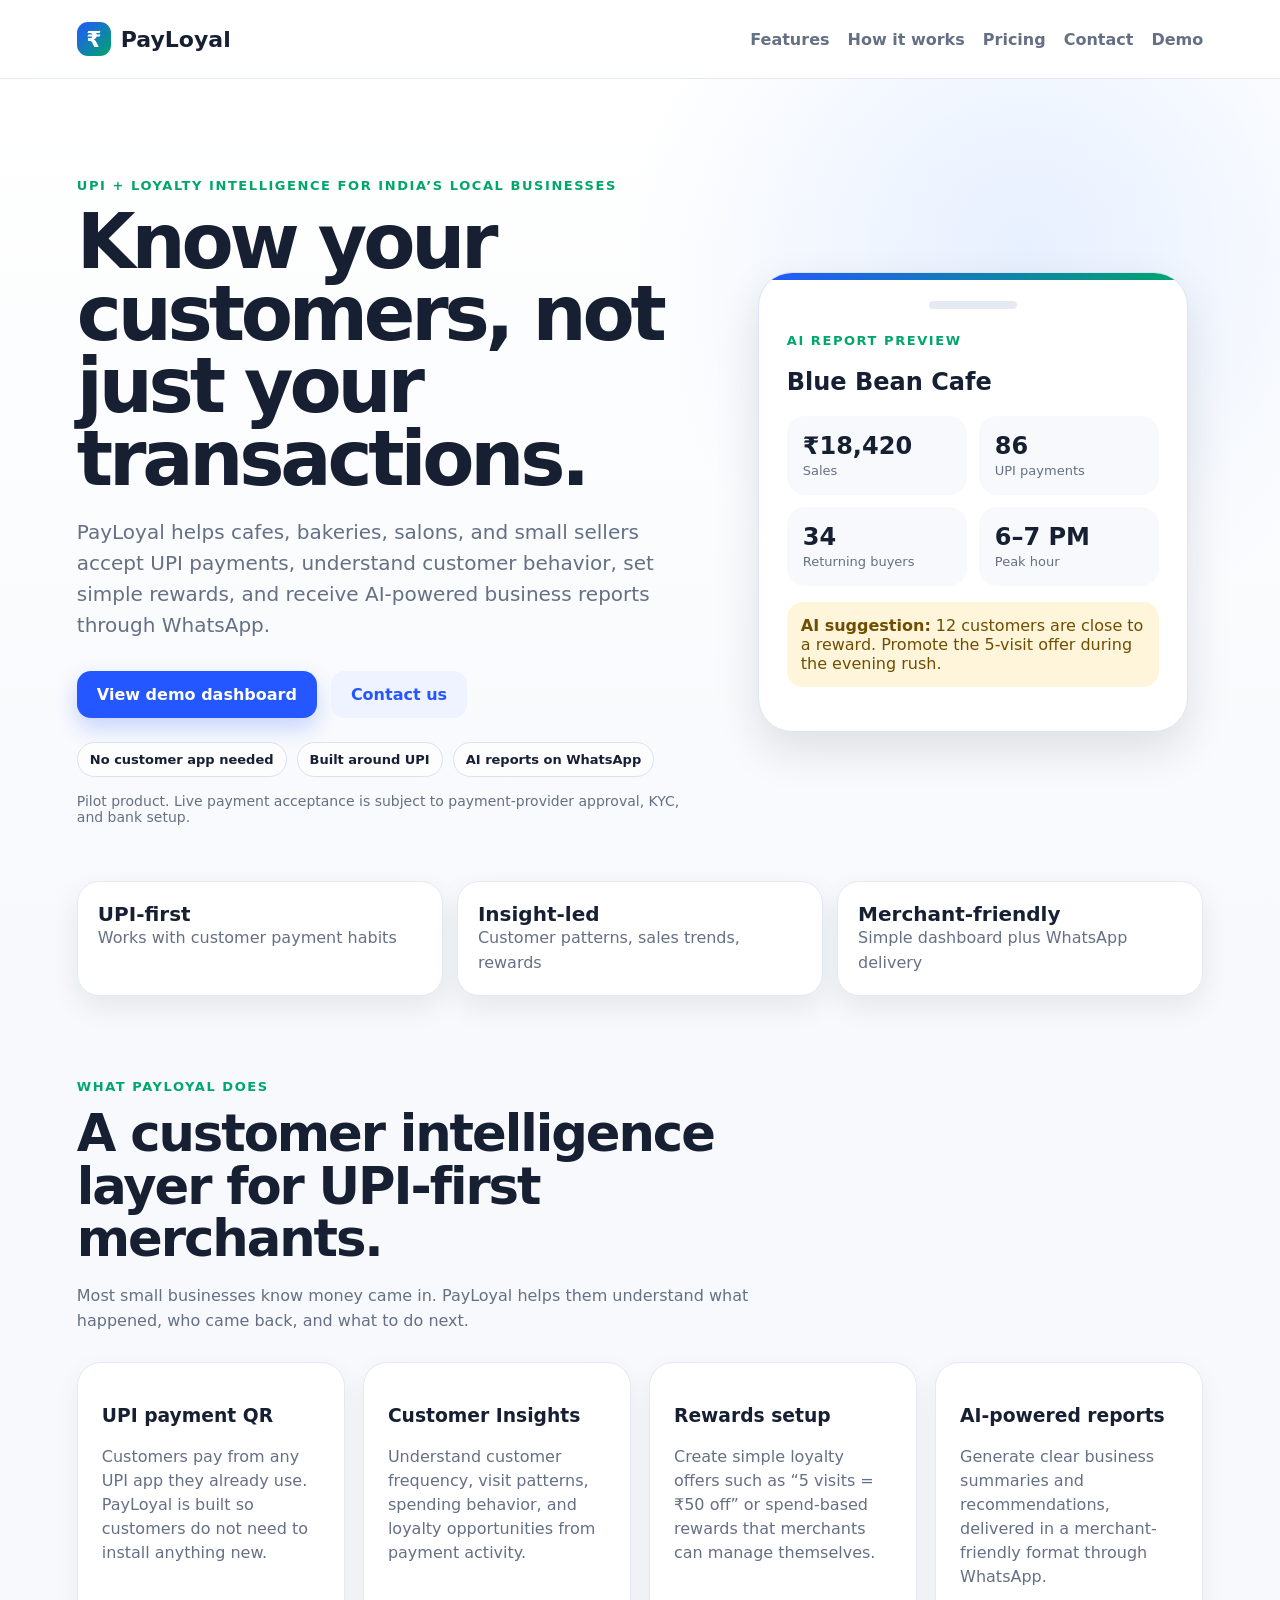
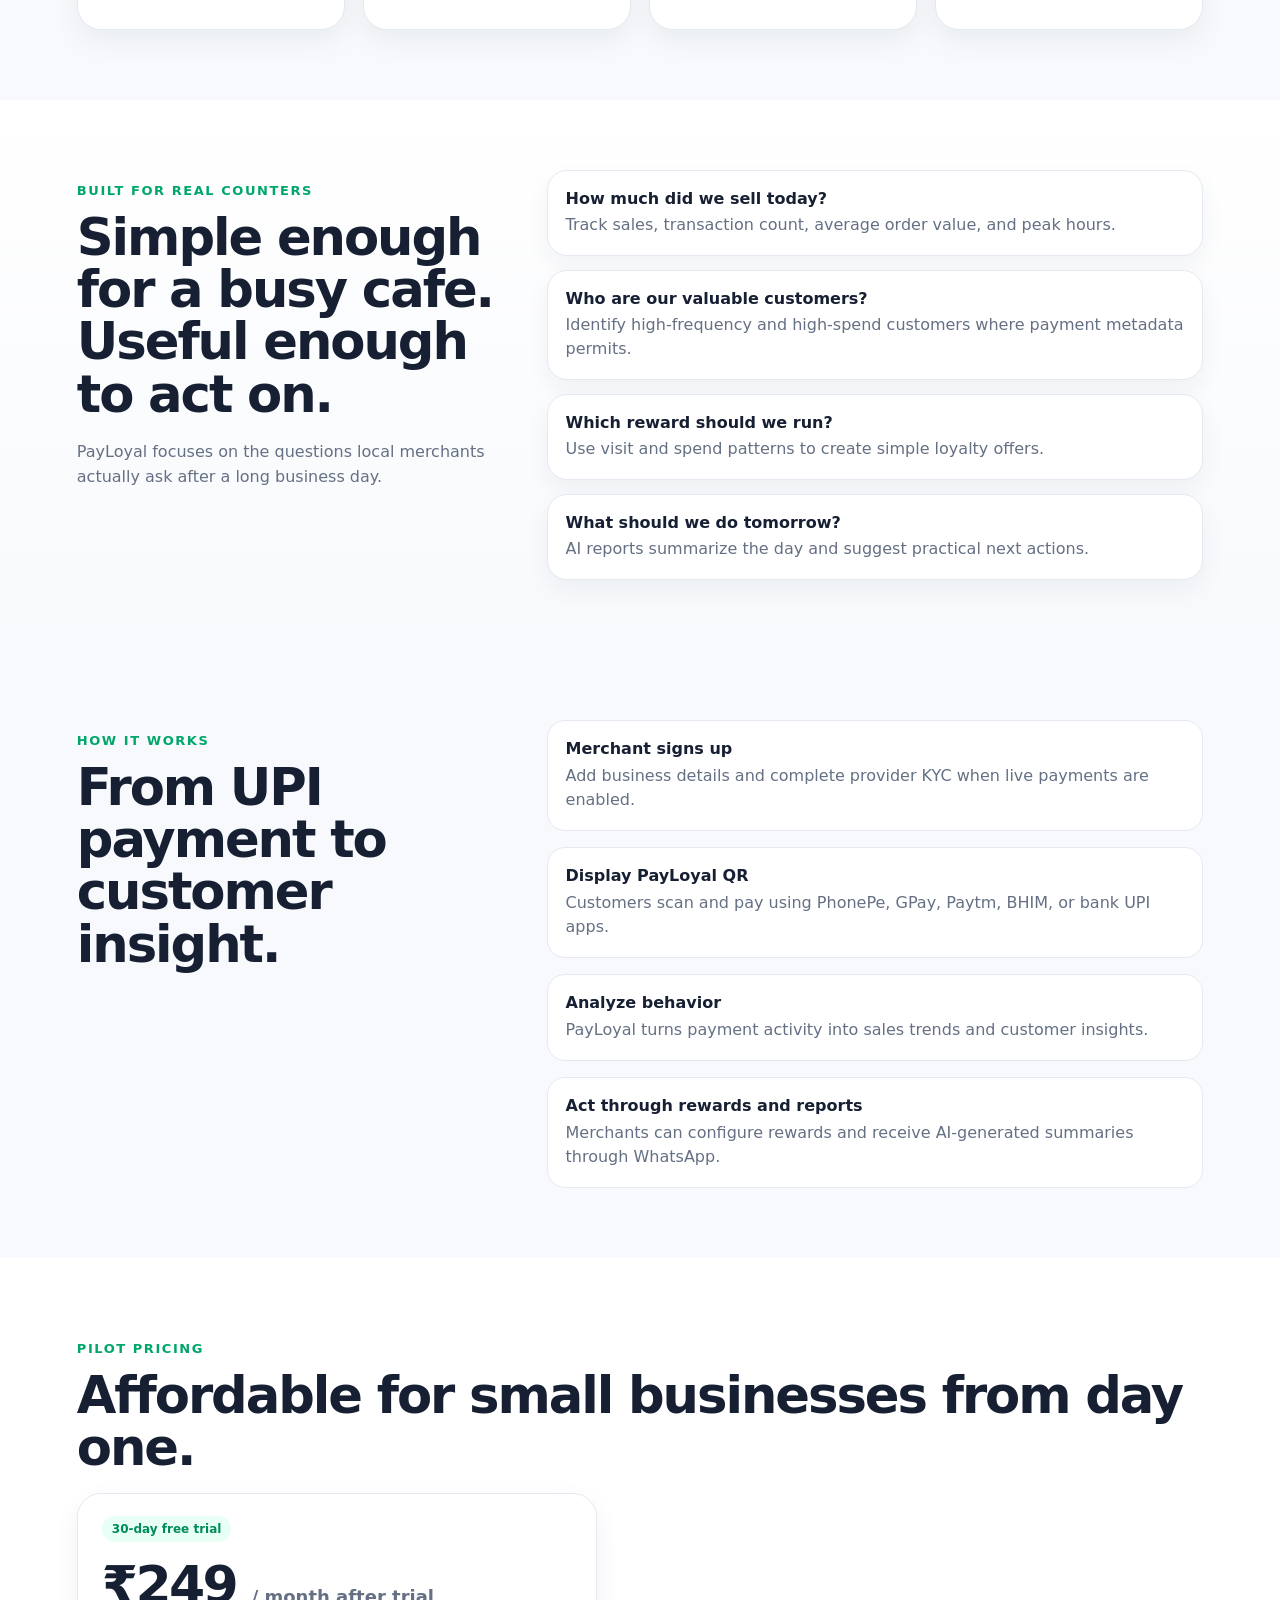
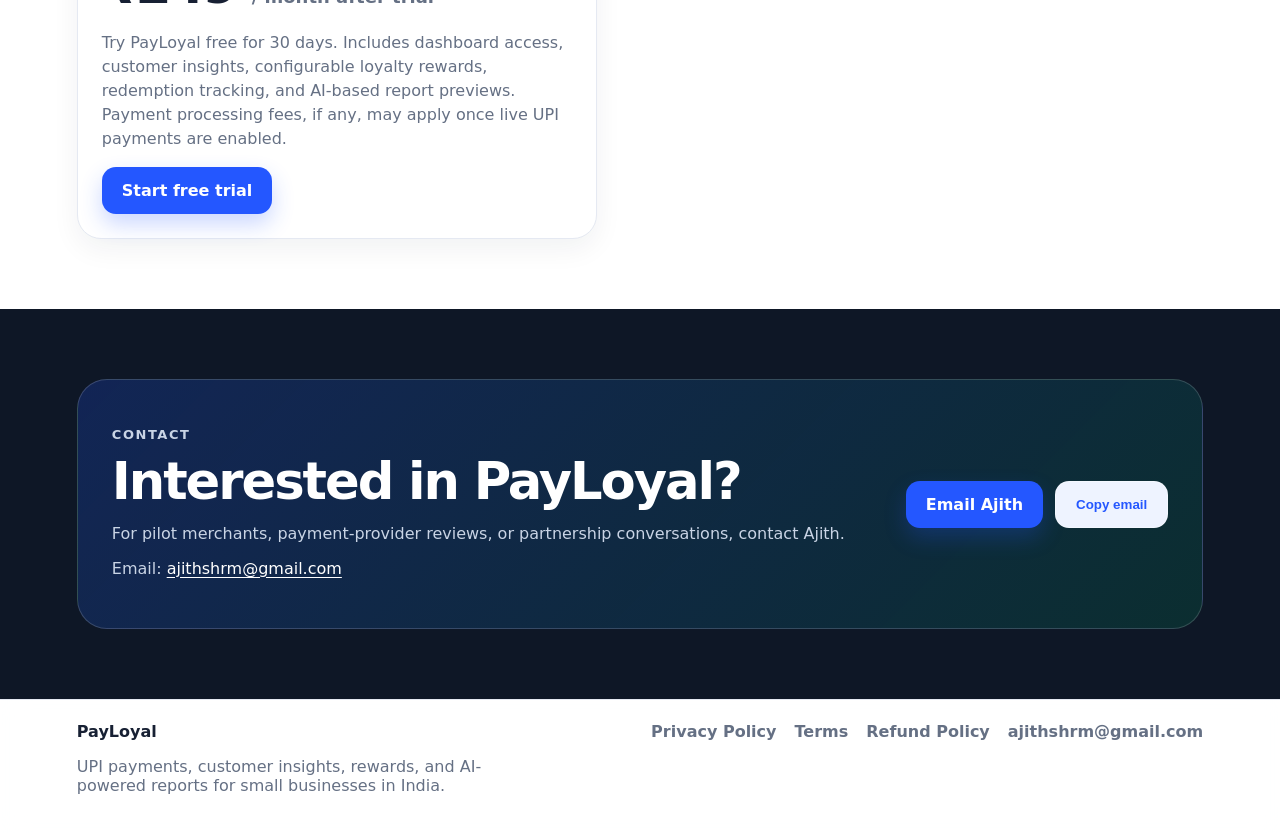
==== index.html @ 536c6f83 "Enhance pricing and loyalty demo" ====
<!doctype html>
<html lang="en">
<head>
  <meta charset="utf-8" />
  <meta name="viewport" content="width=device-width, initial-scale=1" />
  <title>PayLoyal — UPI payments, AI reports, and loyalty for local businesses</title>
  <meta name="description" content="PayLoyal helps Indian cafes and small businesses turn UPI payments into customer insights, loyalty rewards, and AI-powered reports delivered through WhatsApp." />
  <link rel="stylesheet" href="styles.css" />
</head>
<body>
  <header class="site-header">
    <a class="brand" href="index.html" aria-label="PayLoyal home">
      <span class="brand-mark">₹</span><span>PayLoyal</span>
    </a>
    <nav>
      <a href="#features">Features</a>
      <a href="#how-it-works">How it works</a>
      <a href="#pricing">Pricing</a>
      <a href="#contact">Contact</a>
      <a href="app.html">Demo</a>
    </nav>
  </header>

  <main>
    <section class="hero refined-hero">
      <div class="hero-copy">
        <p class="eyebrow">UPI + loyalty intelligence for India’s local businesses</p>
        <h1>Know your customers, not just your transactions.</h1>
        <p class="lead">PayLoyal helps cafes, bakeries, salons, and small sellers accept UPI payments, understand customer behavior, set simple rewards, and receive AI-powered business reports through WhatsApp.</p>
        <div class="hero-actions">
          <a class="button primary" href="app.html">View demo dashboard</a>
          <a class="button secondary" href="#contact">Contact us</a>
        </div>
        <div class="hero-badges" aria-label="Product highlights">
          <span>No customer app needed</span>
          <span>Built around UPI</span>
          <span>AI reports on WhatsApp</span>
        </div>
        <p class="fineprint">Pilot product. Live payment acceptance is subject to payment-provider approval, KYC, and bank setup.</p>
      </div>

      <div class="phone-card pro-card" aria-label="AI report preview">
        <div class="phone-top"></div>
        <p class="eyebrow">AI report preview</p>
        <h2>Blue Bean Cafe</h2>
        <div class="metric-grid">
          <div><strong>₹18,420</strong><span>Sales</span></div>
          <div><strong>86</strong><span>UPI payments</span></div>
          <div><strong>34</strong><span>Returning buyers</span></div>
          <div><strong>6–7 PM</strong><span>Peak hour</span></div>
        </div>
        <p class="report-note"><strong>AI suggestion:</strong> 12 customers are close to a reward. Promote the 5-visit offer during the evening rush.</p>
      </div>
    </section>

    <section class="stats-strip" aria-label="PayLoyal value proposition">
      <div><strong>UPI-first</strong><span>Works with customer payment habits</span></div>
      <div><strong>Insight-led</strong><span>Customer patterns, sales trends, rewards</span></div>
      <div><strong>Merchant-friendly</strong><span>Simple dashboard plus WhatsApp delivery</span></div>
    </section>

    <section id="features" class="section">
      <div class="section-heading">
        <p class="eyebrow">What PayLoyal does</p>
        <h2>A customer intelligence layer for UPI-first merchants.</h2>
        <p class="section-subtitle">Most small businesses know money came in. PayLoyal helps them understand what happened, who came back, and what to do next.</p>
      </div>
      <div class="cards">
        <article class="card">
          <h3>UPI payment QR</h3>
          <p>Customers pay from any UPI app they already use. PayLoyal is built so customers do not need to install anything new.</p>
        </article>
        <article class="card">
          <h3>Customer Insights</h3>
          <p>Understand customer frequency, visit patterns, spending behavior, and loyalty opportunities from payment activity.</p>
        </article>
        <article class="card">
          <h3>Rewards setup</h3>
          <p>Create simple loyalty offers such as “5 visits = ₹50 off” or spend-based rewards that merchants can manage themselves.</p>
        </article>
        <article class="card">
          <h3>AI-powered reports</h3>
          <p>Generate clear business summaries and recommendations, delivered in a merchant-friendly format through WhatsApp.</p>
        </article>
      </div>
    </section>

    <section class="section split feature-deep-dive">
      <div>
        <p class="eyebrow">Built for real counters</p>
        <h2>Simple enough for a busy cafe. Useful enough to act on.</h2>
        <p class="section-subtitle">PayLoyal focuses on the questions local merchants actually ask after a long business day.</p>
      </div>
      <div class="feature-list">
        <div><strong>How much did we sell today?</strong><span>Track sales, transaction count, average order value, and peak hours.</span></div>
        <div><strong>Who are our valuable customers?</strong><span>Identify high-frequency and high-spend customers where payment metadata permits.</span></div>
        <div><strong>Which reward should we run?</strong><span>Use visit and spend patterns to create simple loyalty offers.</span></div>
        <div><strong>What should we do tomorrow?</strong><span>AI reports summarize the day and suggest practical next actions.</span></div>
      </div>
    </section>

    <section id="how-it-works" class="section split">
      <div>
        <p class="eyebrow">How it works</p>
        <h2>From UPI payment to customer insight.</h2>
      </div>
      <ol class="steps">
        <li><strong>Merchant signs up</strong><span>Add business details and complete provider KYC when live payments are enabled.</span></li>
        <li><strong>Display PayLoyal QR</strong><span>Customers scan and pay using PhonePe, GPay, Paytm, BHIM, or bank UPI apps.</span></li>
        <li><strong>Analyze behavior</strong><span>PayLoyal turns payment activity into sales trends and customer insights.</span></li>
        <li><strong>Act through rewards and reports</strong><span>Merchants can configure rewards and receive AI-generated summaries through WhatsApp.</span></li>
      </ol>
    </section>

    <section id="pricing" class="section pricing">
      <p class="eyebrow">Pilot pricing</p>
      <h2>Affordable for small businesses from day one.</h2>
      <div class="price-card premium-price">
        <span class="badge">30-day free trial</span>
        <h3>₹249 <small>/ month after trial</small></h3>
        <p>Try PayLoyal free for 30 days. Includes dashboard access, customer insights, configurable loyalty rewards, redemption tracking, and AI-based report previews. Payment processing fees, if any, may apply once live UPI payments are enabled.</p>
        <a class="button primary" href="mailto:ajithshrm@gmail.com?subject=PayLoyal%2030-day%20trial%20interest">Start free trial</a>
      </div>
    </section>

    <section id="contact" class="section contact-section">
      <div class="contact-panel">
        <div>
          <p class="eyebrow">Contact</p>
          <h2>Interested in PayLoyal?</h2>
          <p>For pilot merchants, payment-provider reviews, or partnership conversations, contact Ajith.</p>
          <p class="contact-email">Email: <a href="mailto:ajithshrm@gmail.com">ajithshrm@gmail.com</a></p>
        </div>
        <div class="contact-actions">
          <a class="button primary" href="mailto:ajithshrm@gmail.com?subject=PayLoyal%20pilot%20interest">Email Ajith</a>
          <button class="button secondary copy-email" type="button" onclick="navigator.clipboard && navigator.clipboard.writeText('ajithshrm@gmail.com'); this.textContent='Email copied';">Copy email</button>
        </div>
      </div>
    </section>
  </main>

  <footer class="site-footer">
    <div>
      <strong>PayLoyal</strong>
      <p>UPI payments, customer insights, rewards, and AI-powered reports for small businesses in India.</p>
    </div>
    <nav>
      <a href="privacy.html">Privacy Policy</a>
      <a href="terms.html">Terms</a>
      <a href="refund.html">Refund Policy</a>
      <a href="mailto:ajithshrm@gmail.com">ajithshrm@gmail.com</a>
    </nav>
  </footer>
</body>
</html>
---- styles.css ----
:root {
  --ink: #172033;
  --muted: #657084;
  --line: #e5e9f2;
  --bg: #f7f9fc;
  --white: #fff;
  --green: #00a66a;
  --blue: #2457ff;
  --blue-dark: #183bc0;
  --amber: #fff5db;
  --shadow: 0 18px 45px rgba(23,32,51,.12);
}
* { box-sizing: border-box; }
body { margin: 0; font-family: Inter, ui-sans-serif, system-ui, -apple-system, BlinkMacSystemFont, "Segoe UI", sans-serif; color: var(--ink); background: var(--bg); }
a { color: inherit; text-decoration: none; }
.site-header, .site-footer { display: flex; align-items: center; justify-content: space-between; gap: 24px; padding: 22px 6vw; background: rgba(255,255,255,.9); backdrop-filter: blur(14px); border-bottom: 1px solid var(--line); }
.site-header { position: sticky; top: 0; z-index: 2; }
.site-header nav, .site-footer nav { display: flex; gap: 18px; flex-wrap: wrap; color: var(--muted); font-weight: 600; }
.brand { display: inline-flex; align-items: center; gap: 10px; font-size: 22px; font-weight: 850; }
.brand-mark { display: inline-grid; place-items: center; width: 34px; height: 34px; border-radius: 11px; background: linear-gradient(135deg, var(--blue), var(--green)); color: #fff; }
.hero { display: grid; grid-template-columns: 1.15fr .85fr; gap: 42px; align-items: center; padding: 86px 6vw 70px; background: radial-gradient(circle at 80% 20%, #e7f0ff, transparent 32%), linear-gradient(180deg,#fff,#f7f9fc); }
.hero h1 { font-size: clamp(42px, 6vw, 76px); line-height: .95; margin: 10px 0 22px; letter-spacing: -0.055em; }
.lead { font-size: 20px; line-height: 1.55; color: var(--muted); max-width: 720px; }
.eyebrow { text-transform: uppercase; letter-spacing: .12em; color: var(--green); font-weight: 800; font-size: 13px; }
.hero-actions { display: flex; gap: 14px; flex-wrap: wrap; margin-top: 30px; }
.button { border: 0; border-radius: 14px; padding: 14px 20px; font-weight: 800; cursor: pointer; display: inline-block; }
.button.primary { background: var(--blue); color: #fff; box-shadow: 0 10px 22px rgba(36,87,255,.24); }
.button.primary:hover { background: var(--blue-dark); }
.button.secondary { background: #eef3ff; color: var(--blue); }
.fineprint { color: var(--muted); font-size: 14px; margin-top: 16px; }
.phone-card { background: #fff; border: 1px solid var(--line); box-shadow: var(--shadow); border-radius: 34px; padding: 28px; max-width: 430px; justify-self: center; }
.phone-top { width: 88px; height: 8px; background: var(--line); border-radius: 99px; margin: 0 auto 24px; }
.metric-grid { display: grid; grid-template-columns: repeat(2,1fr); gap: 12px; }
.metric-grid div { background: var(--bg); border-radius: 18px; padding: 16px; }
.metric-grid strong { display: block; font-size: 24px; }
.metric-grid span, .kpi span { color: var(--muted); font-size: 13px; }
.report-note { background: var(--amber); border-radius: 16px; padding: 14px; color: #6f4e00; }
.section { padding: 70px 6vw; }
.section-heading { max-width: 760px; margin-bottom: 28px; }
.section h2 { font-size: clamp(32px, 4vw, 52px); line-height: 1.02; margin: 8px 0 20px; letter-spacing: -0.04em; }
.cards { display: grid; grid-template-columns: repeat(4,1fr); gap: 18px; }
.card, .panel, .price-card { background: #fff; border: 1px solid var(--line); border-radius: 24px; padding: 24px; box-shadow: 0 10px 28px rgba(23,32,51,.06); }
.card p, .price-card p, .steps span { color: var(--muted); line-height: 1.5; }
.split { display: grid; grid-template-columns: .8fr 1.2fr; gap: 32px; }
.steps { margin: 0; padding: 0; list-style: none; display: grid; gap: 16px; }
.steps li { background: #fff; border: 1px solid var(--line); border-radius: 18px; padding: 18px; display: grid; gap: 6px; }
.pricing { background: #fff; }
.price-card { max-width: 520px; }
.badge { background: #e8fff5; color: #008b5a; border-radius: 99px; padding: 6px 10px; font-weight: 800; font-size: 12px; }
.site-footer { border-top: 1px solid var(--line); border-bottom: 0; align-items: flex-start; }
.site-footer p { color: var(--muted); max-width: 420px; }
.policy-page { max-width: 850px; margin: 0 auto; padding: 54px 24px; line-height: 1.65; }
.policy-page h1 { font-size: 44px; line-height: 1; }
.app-body { background: #edf2f8; }
.app-shell { display: grid; grid-template-columns: 280px 1fr; min-height: 100vh; }
.sidebar { background: #fff; border-right: 1px solid var(--line); padding: 24px; display: flex; flex-direction: column; gap: 28px; }
.side-nav { display: grid; gap: 10px; }
.side-nav a { color: var(--muted); font-weight: 750; padding: 10px 12px; border-radius: 12px; }
.side-nav a:hover { background: var(--bg); color: var(--ink); }
.demo-login { margin-top: auto; background: var(--bg); border-radius: 18px; padding: 16px; display: grid; gap: 7px; font-size: 13px; color: var(--muted); }
.demo-login strong { color: var(--ink); }
.dashboard { padding: 34px; }
.login-panel, .dash-header { background: #fff; border: 1px solid var(--line); border-radius: 28px; padding: 28px; box-shadow: var(--shadow); display: flex; justify-content: space-between; gap: 24px; align-items: center; }
.login-form { display: grid; gap: 12px; min-width: 310px; }
.login-form label { color: var(--muted); font-weight: 700; display: grid; gap: 6px; }
input { border: 1px solid var(--line); border-radius: 12px; padding: 12px; font: inherit; }
.hidden { display: none !important; }
.kpis { display: grid; grid-template-columns: repeat(4,1fr); gap: 16px; margin: 22px 0; }
.kpi { background: #fff; border: 1px solid var(--line); border-radius: 20px; padding: 20px; }
.kpi strong { display: block; font-size: 32px; margin-top: 5px; }
.dashboard-grid { display: grid; grid-template-columns: .85fr 1.15fr; gap: 16px; }
.panel h2 { margin-top: 0; }
.qr-panel { text-align: center; }
.mock-qr { width: 180px; height: 180px; margin: 10px auto 18px; background: conic-gradient(from 90deg, #111 0 25%, #fff 0 50%, #111 0 75%, #fff 0); background-size: 36px 36px; border: 16px solid #fff; box-shadow: inset 0 0 0 3px #111, 0 0 0 1px var(--line); }
table { width: 100%; border-collapse: collapse; }
th, td { text-align: left; border-bottom: 1px solid var(--line); padding: 10px 8px; }
th { color: var(--muted); font-size: 12px; text-transform: uppercase; letter-spacing: .08em; }
.customer-list { display: grid; gap: 10px; }
.customer-row { display: flex; justify-content: space-between; gap: 14px; background: var(--bg); border-radius: 14px; padding: 12px; }
.toggle-row { display: flex; align-items: center; gap: 10px; font-weight: 750; }
.report-panel { grid-column: 1 / -1; }
pre { white-space: pre-wrap; background: #0e1726; color: #d9fbe8; border-radius: 18px; padding: 20px; line-height: 1.55; overflow: auto; }
@media (max-width: 900px) {
  .hero, .split, .app-shell { grid-template-columns: 1fr; }
  .cards, .kpis, .dashboard-grid { grid-template-columns: 1fr; }
  .site-header, .site-footer, .login-panel, .dash-header { align-items: flex-start; flex-direction: column; }
  .sidebar { border-right: 0; border-bottom: 1px solid var(--line); }
}

/* Professional landing page refinements */
.refined-hero { min-height: 680px; }
.hero-badges { display: flex; gap: 10px; flex-wrap: wrap; margin-top: 24px; }
.hero-badges span { border: 1px solid #d9e2f3; background: rgba(255,255,255,.72); border-radius: 999px; padding: 9px 12px; color: var(--ink); font-weight: 750; font-size: 13px; }
.pro-card { border: 1px solid #dbe4f5; position: relative; overflow: hidden; }
.pro-card:before { content: ""; position: absolute; inset: 0 0 auto 0; height: 7px; background: linear-gradient(90deg, var(--blue), var(--green)); }
.stats-strip { margin: -28px 6vw 0; position: relative; z-index: 1; display: grid; grid-template-columns: repeat(3, 1fr); gap: 14px; }
.stats-strip div { background: #fff; border: 1px solid var(--line); box-shadow: 0 12px 28px rgba(23,32,51,.08); border-radius: 22px; padding: 20px; }
.stats-strip strong { display: block; font-size: 20px; }
.stats-strip span, .section-subtitle { color: var(--muted); line-height: 1.55; }
.feature-deep-dive { background: linear-gradient(180deg, #fff, #f7f9fc); }
.feature-list { display: grid; gap: 14px; }
.feature-list div { background: #fff; border: 1px solid var(--line); border-radius: 20px; padding: 18px; box-shadow: 0 10px 24px rgba(23,32,51,.05); }
.feature-list strong { display: block; margin-bottom: 5px; }
.feature-list span { color: var(--muted); line-height: 1.5; }
.premium-price h3 { font-size: 52px; margin: 18px 0 10px; letter-spacing: -0.05em; }
.premium-price small { font-size: 18px; color: var(--muted); letter-spacing: 0; }
.contact-section { background: #0e1726; color: #fff; }
.contact-panel { display: flex; justify-content: space-between; align-items: center; gap: 24px; background: linear-gradient(135deg, rgba(36,87,255,.22), rgba(0,166,106,.16)); border: 1px solid rgba(255,255,255,.16); border-radius: 30px; padding: 34px; }
.contact-panel h2 { color: #fff; margin-bottom: 10px; }
.contact-panel p { color: #c9d4e5; }
@media (max-width: 900px) {
  .stats-strip { grid-template-columns: 1fr; margin-top: 18px; }
  .contact-panel { flex-direction: column; align-items: flex-start; }
}

/* Dashboard reward configuration */
.panel-heading-row { display: flex; justify-content: space-between; gap: 16px; align-items: flex-start; margin-bottom: 14px; }
.panel-heading-row h2 { margin-bottom: 4px; }
.panel-heading-row p { margin: 0; color: var(--muted); }
.reward-form { display: grid; grid-template-columns: repeat(2, minmax(0, 1fr)); gap: 12px; }
.reward-form label { display: grid; gap: 6px; color: var(--muted); font-weight: 750; }
.reward-form .reward-enabled { display: flex; color: var(--ink); align-self: end; }
.reward-form button { align-self: end; }
.eligible-panel .empty-state { background: var(--bg); color: var(--muted); border-radius: 14px; padding: 14px; line-height: 1.45; }
.contact-email a { color: #fff; text-decoration: underline; text-underline-offset: 3px; }
.contact-actions { display: flex; gap: 12px; flex-wrap: wrap; }
.contact-actions .secondary { border: 1px solid rgba(255,255,255,.35); }
@media (max-width: 900px) { .reward-form { grid-template-columns: 1fr; } }

/* Loyalty impact and redemption panels */
.reward-form select { border: 1px solid var(--line); border-radius: 12px; padding: 12px; font: inherit; background: #fff; }
.impact-grid { display: grid; grid-template-columns: repeat(2, minmax(0, 1fr)); gap: 12px; }
.impact-grid div { background: var(--bg); border-radius: 16px; padding: 14px; }
.impact-grid strong { display: block; font-size: 22px; }
.impact-grid span, .impact-summary { color: var(--muted); line-height: 1.45; }
.leaderboard-row strong:first-child { margin-right: 4px; }
.redemption-panel { grid-column: 1 / -1; }
@media (max-width: 900px) { .impact-grid { grid-template-columns: 1fr; } }
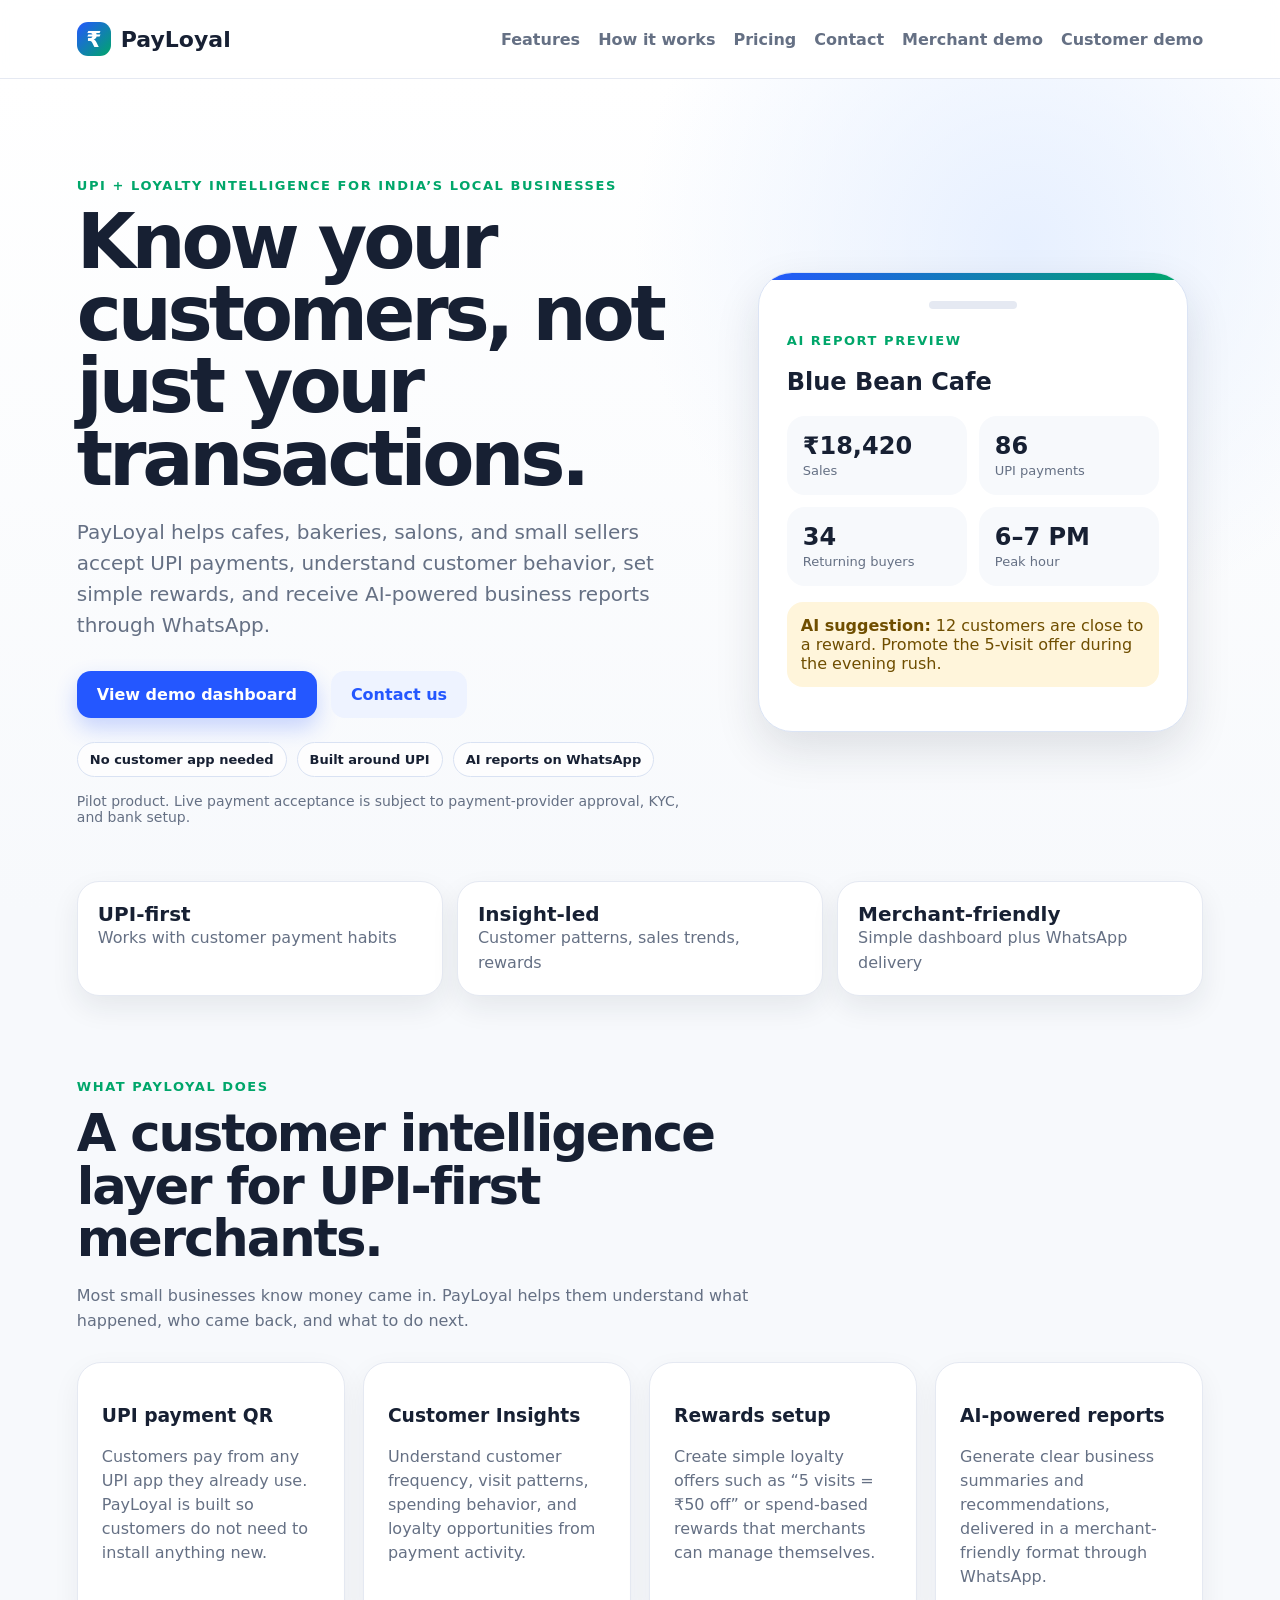
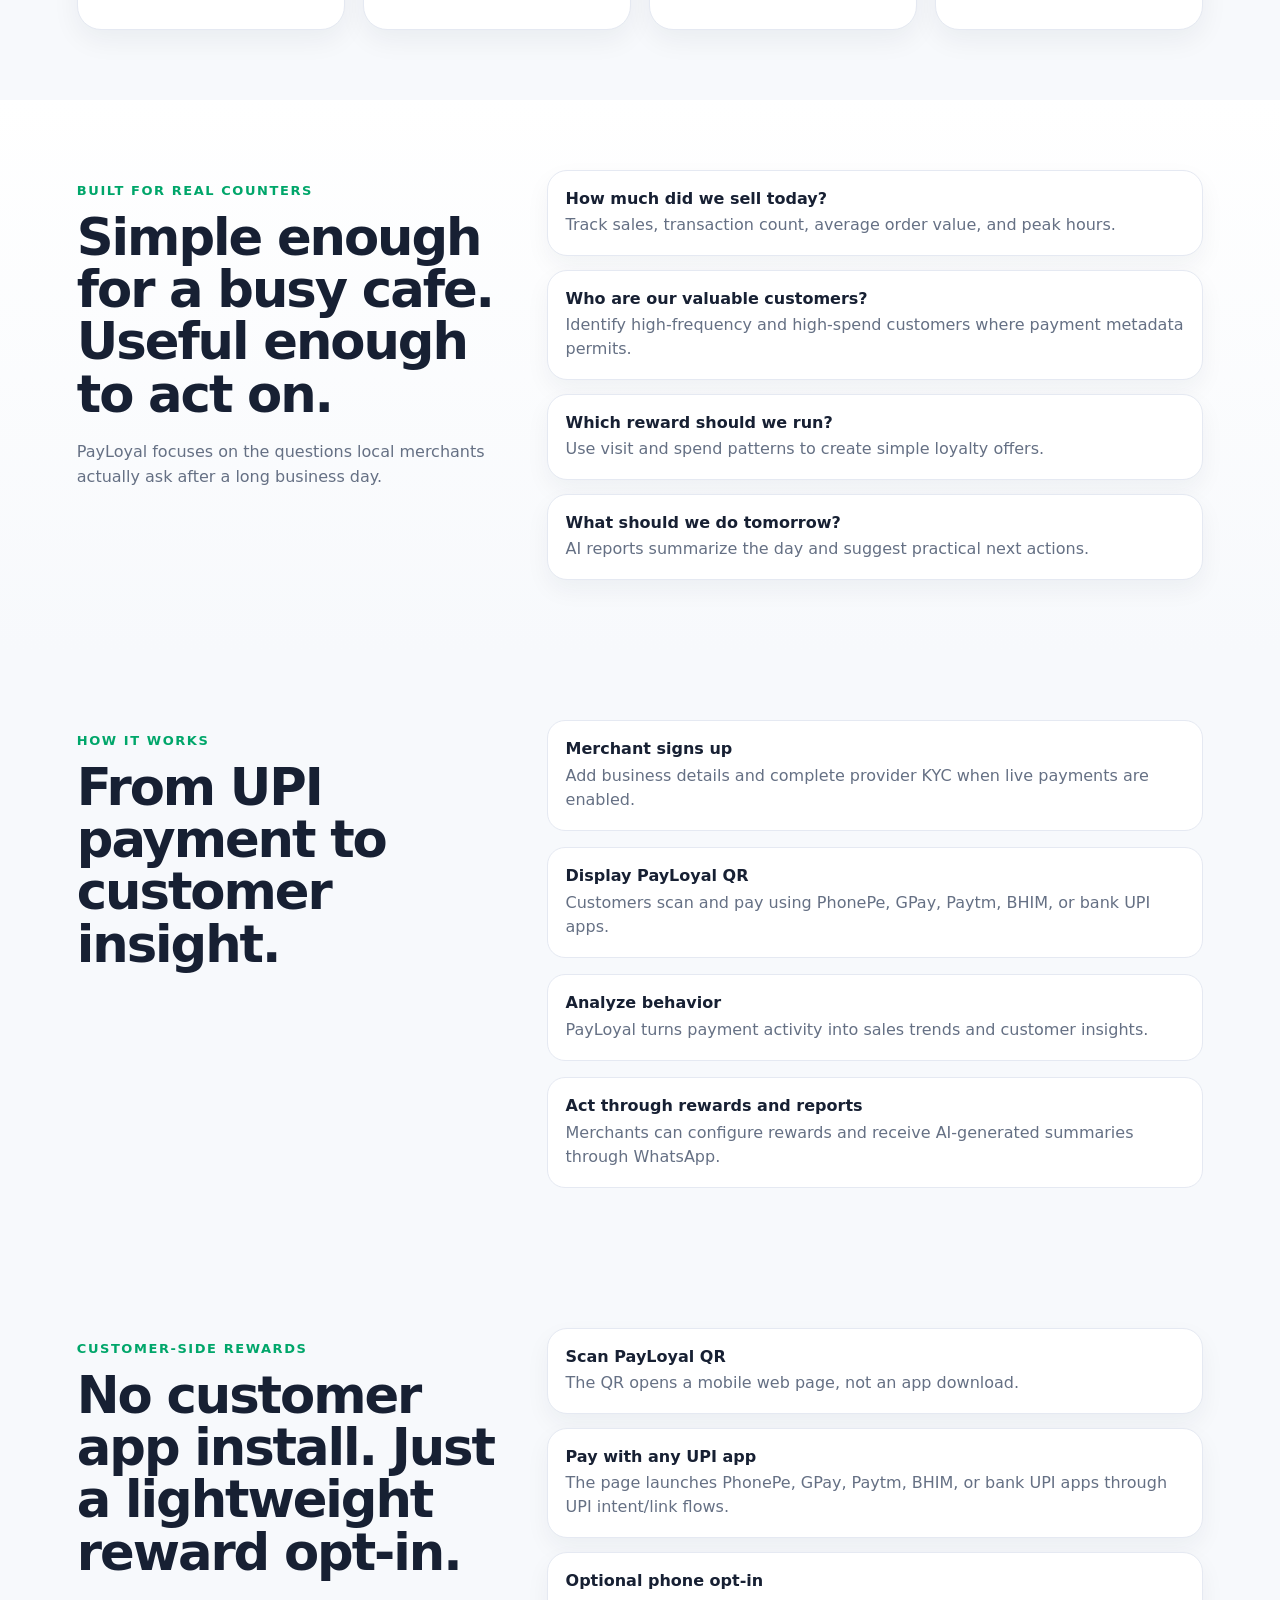
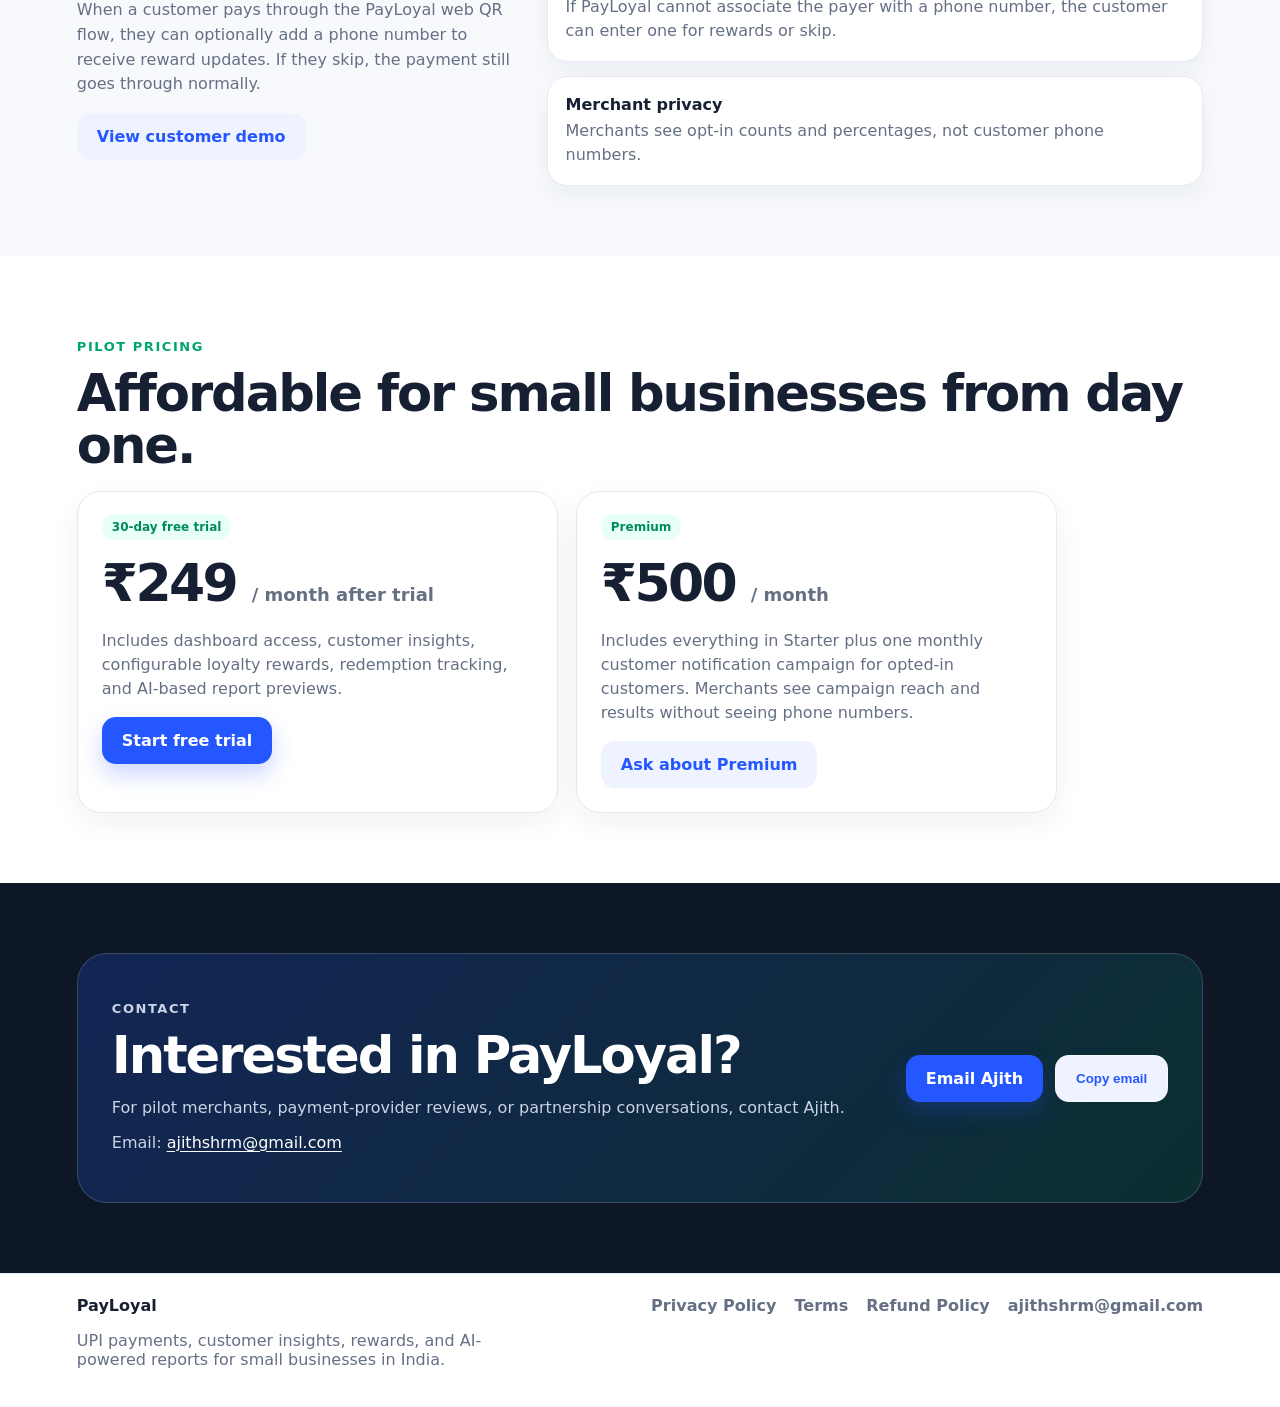
==== commit f9dc90f7: "Add customer reward opt-in flow and premium messaging" ====
--- a/index.html
+++ b/index.html
@@ -17,7 +17,8 @@
       <a href="#how-it-works">How it works</a>
       <a href="#pricing">Pricing</a>
       <a href="#contact">Contact</a>
-      <a href="app.html">Demo</a>
+      <a href="app.html">Merchant demo</a>
+      <a href="customer.html">Customer demo</a>
     </nav>
   </header>
 
@@ -112,14 +113,38 @@
       </ol>
     </section>
 
+
+    <section id="customer-flow" class="section split customer-flow-section">
+      <div>
+        <p class="eyebrow">Customer-side rewards</p>
+        <h2>No customer app install. Just a lightweight reward opt-in.</h2>
+        <p class="section-subtitle">When a customer pays through the PayLoyal web QR flow, they can optionally add a phone number to receive reward updates. If they skip, the payment still goes through normally.</p>
+        <a class="button secondary" href="customer.html">View customer demo</a>
+      </div>
+      <div class="feature-list">
+        <div><strong>Scan PayLoyal QR</strong><span>The QR opens a mobile web page, not an app download.</span></div>
+        <div><strong>Pay with any UPI app</strong><span>The page launches PhonePe, GPay, Paytm, BHIM, or bank UPI apps through UPI intent/link flows.</span></div>
+        <div><strong>Optional phone opt-in</strong><span>If PayLoyal cannot associate the payer with a phone number, the customer can enter one for rewards or skip.</span></div>
+        <div><strong>Merchant privacy</strong><span>Merchants see opt-in counts and percentages, not customer phone numbers.</span></div>
+      </div>
+    </section>
+
     <section id="pricing" class="section pricing">
       <p class="eyebrow">Pilot pricing</p>
       <h2>Affordable for small businesses from day one.</h2>
-      <div class="price-card premium-price">
-        <span class="badge">30-day free trial</span>
-        <h3>₹249 <small>/ month after trial</small></h3>
-        <p>Try PayLoyal free for 30 days. Includes dashboard access, customer insights, configurable loyalty rewards, redemption tracking, and AI-based report previews. Payment processing fees, if any, may apply once live UPI payments are enabled.</p>
-        <a class="button primary" href="mailto:ajithshrm@gmail.com?subject=PayLoyal%2030-day%20trial%20interest">Start free trial</a>
+      <div class="pricing-grid">
+        <div class="price-card premium-price">
+          <span class="badge">30-day free trial</span>
+          <h3>₹249 <small>/ month after trial</small></h3>
+          <p>Includes dashboard access, customer insights, configurable loyalty rewards, redemption tracking, and AI-based report previews.</p>
+          <a class="button primary" href="mailto:ajithshrm@gmail.com?subject=PayLoyal%2030-day%20trial%20interest">Start free trial</a>
+        </div>
+        <div class="price-card premium-price">
+          <span class="badge">Premium</span>
+          <h3>₹500 <small>/ month</small></h3>
+          <p>Includes everything in Starter plus one monthly customer notification campaign for opted-in customers. Merchants see campaign reach and results without seeing phone numbers.</p>
+          <a class="button secondary" href="mailto:ajithshrm@gmail.com?subject=PayLoyal%20Premium%20interest">Ask about Premium</a>
+        </div>
       </div>
     </section>
 
--- a/styles.css
+++ b/styles.css
@@ -136,3 +136,17 @@
 .leaderboard-row strong:first-child { margin-right: 4px; }
 .redemption-panel { grid-column: 1 / -1; }
 @media (max-width: 900px) { .impact-grid { grid-template-columns: 1fr; } }
+
+/* Customer reward opt-in demo */
+.customer-body { min-height: 100vh; background: radial-gradient(circle at 85% 10%, #dce8ff, transparent 28%), var(--bg); }
+.customer-demo { max-width: 560px; margin: 0 auto; padding: 34px 20px; display: grid; gap: 22px; }
+.customer-card { background: #fff; border: 1px solid var(--line); box-shadow: var(--shadow); border-radius: 30px; padding: 28px; display: grid; gap: 16px; }
+.customer-card h1 { font-size: clamp(34px, 8vw, 54px); line-height: .98; letter-spacing: -0.05em; margin: 0; }
+.customer-card p { color: var(--muted); line-height: 1.55; }
+.customer-card label { display: grid; gap: 8px; color: var(--muted); font-weight: 750; }
+.reward-progress { display: grid; gap: 8px; }
+.reward-progress div { height: 12px; border-radius: 999px; background: var(--line); overflow: hidden; }
+.reward-progress i { display: block; height: 100%; background: linear-gradient(90deg, var(--blue), var(--green)); border-radius: 999px; }
+.pricing-grid { display: grid; grid-template-columns: repeat(2, minmax(0, 1fr)); gap: 18px; max-width: 980px; }
+.privacy-panel, .premium-panel { background: linear-gradient(180deg, #fff, #f9fbff); }
+@media (max-width: 900px) { .pricing-grid { grid-template-columns: 1fr; } }
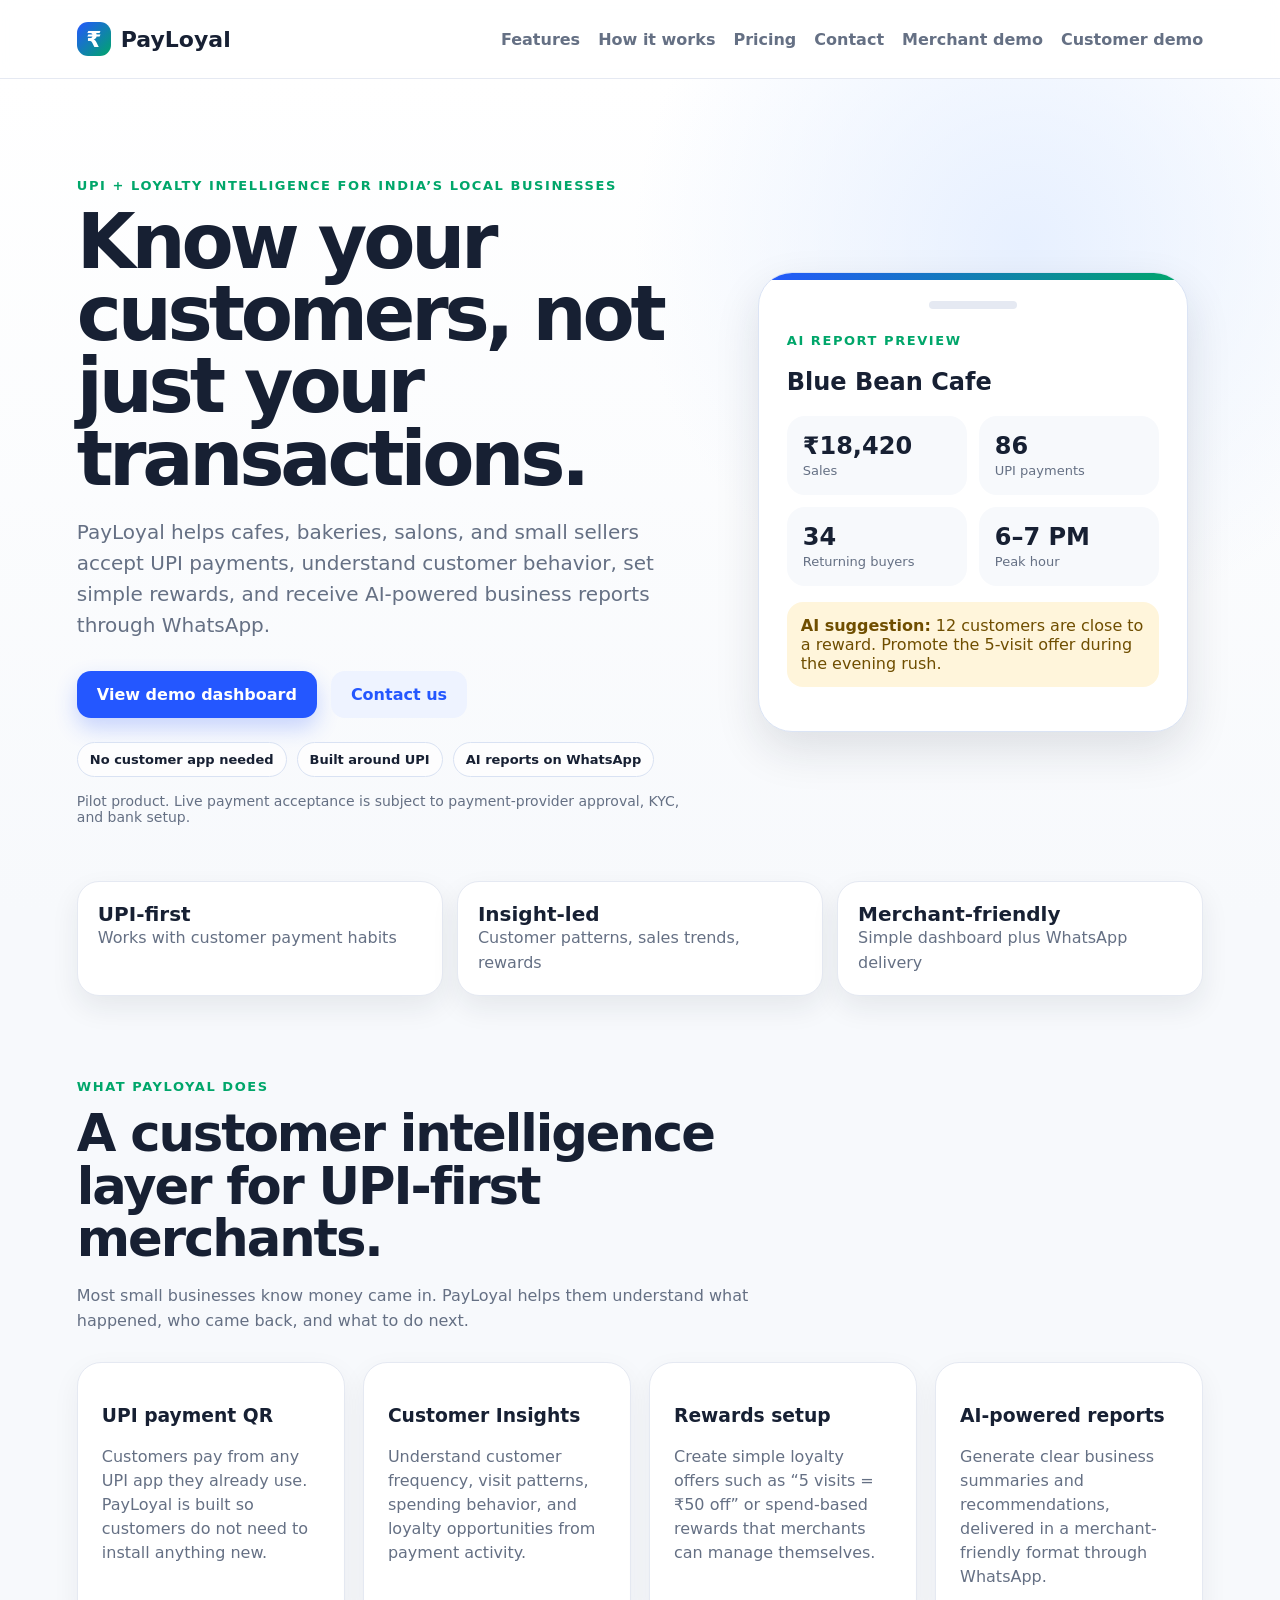
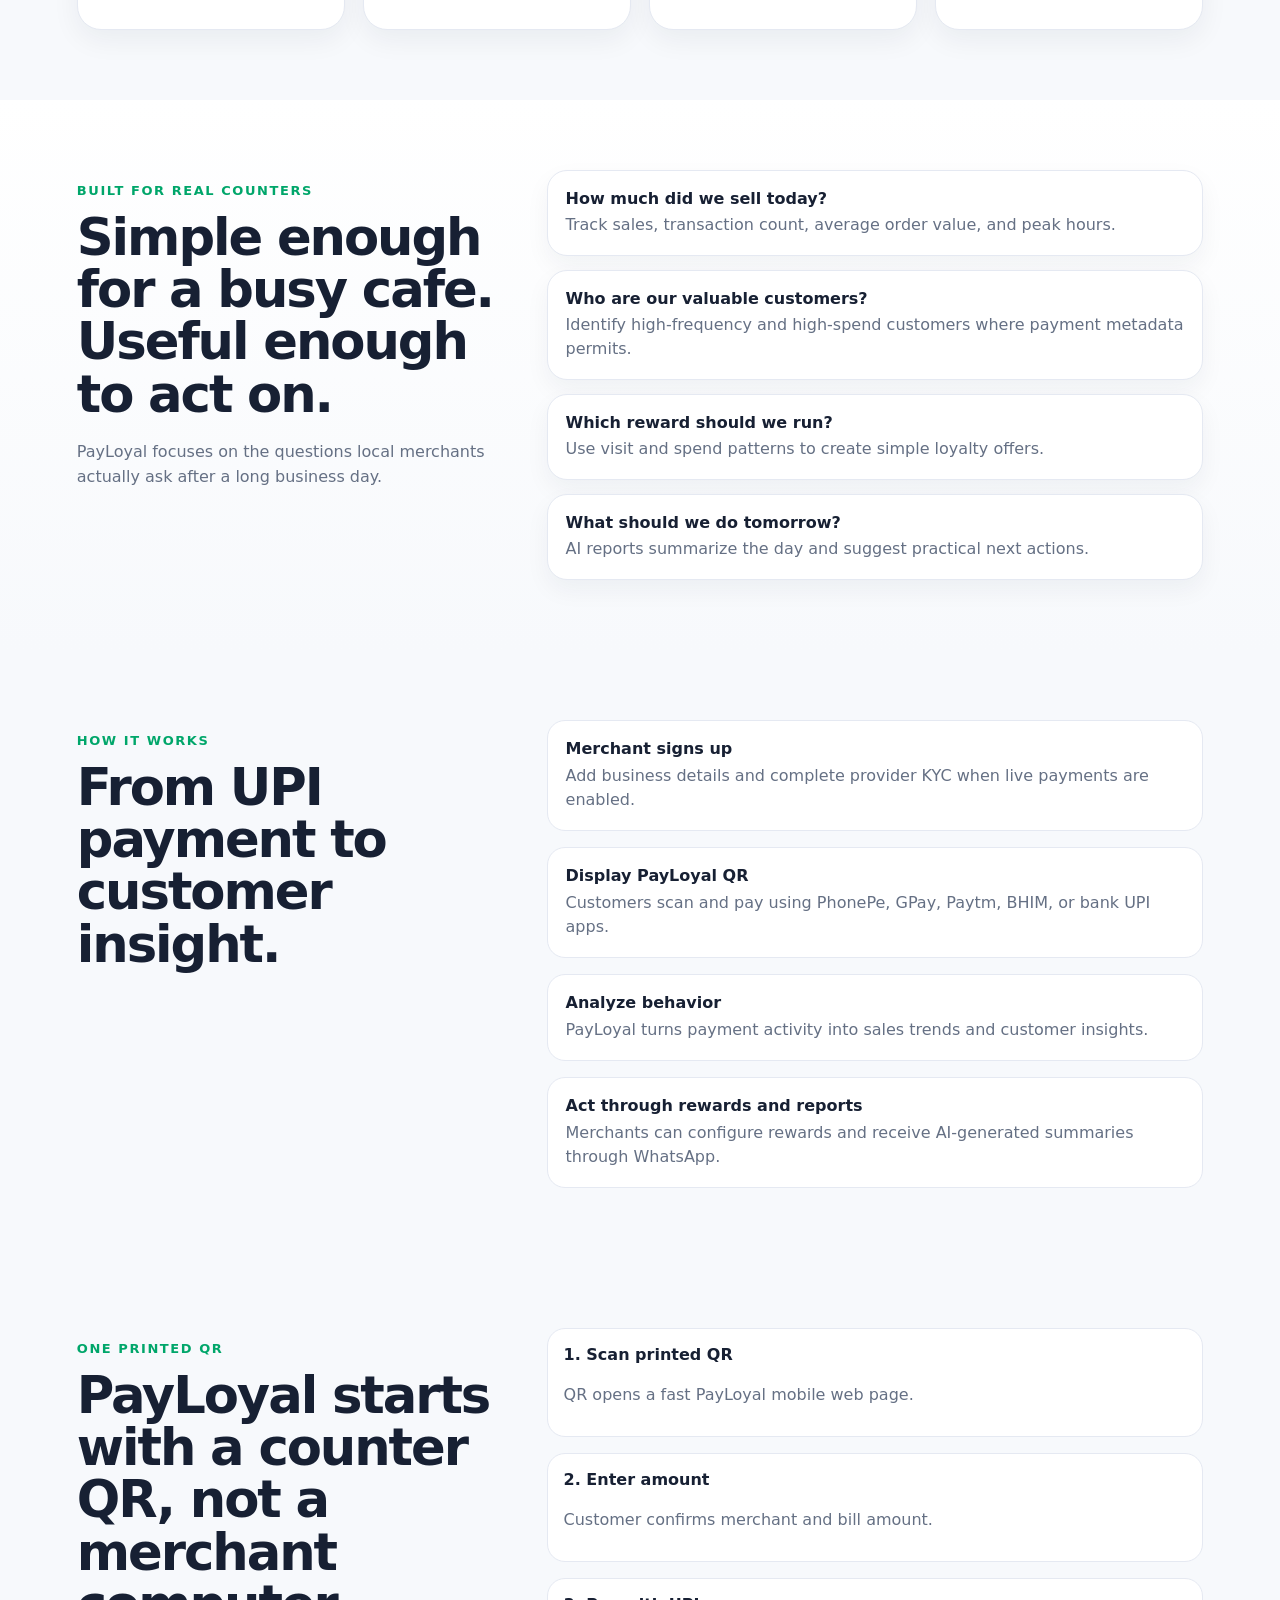
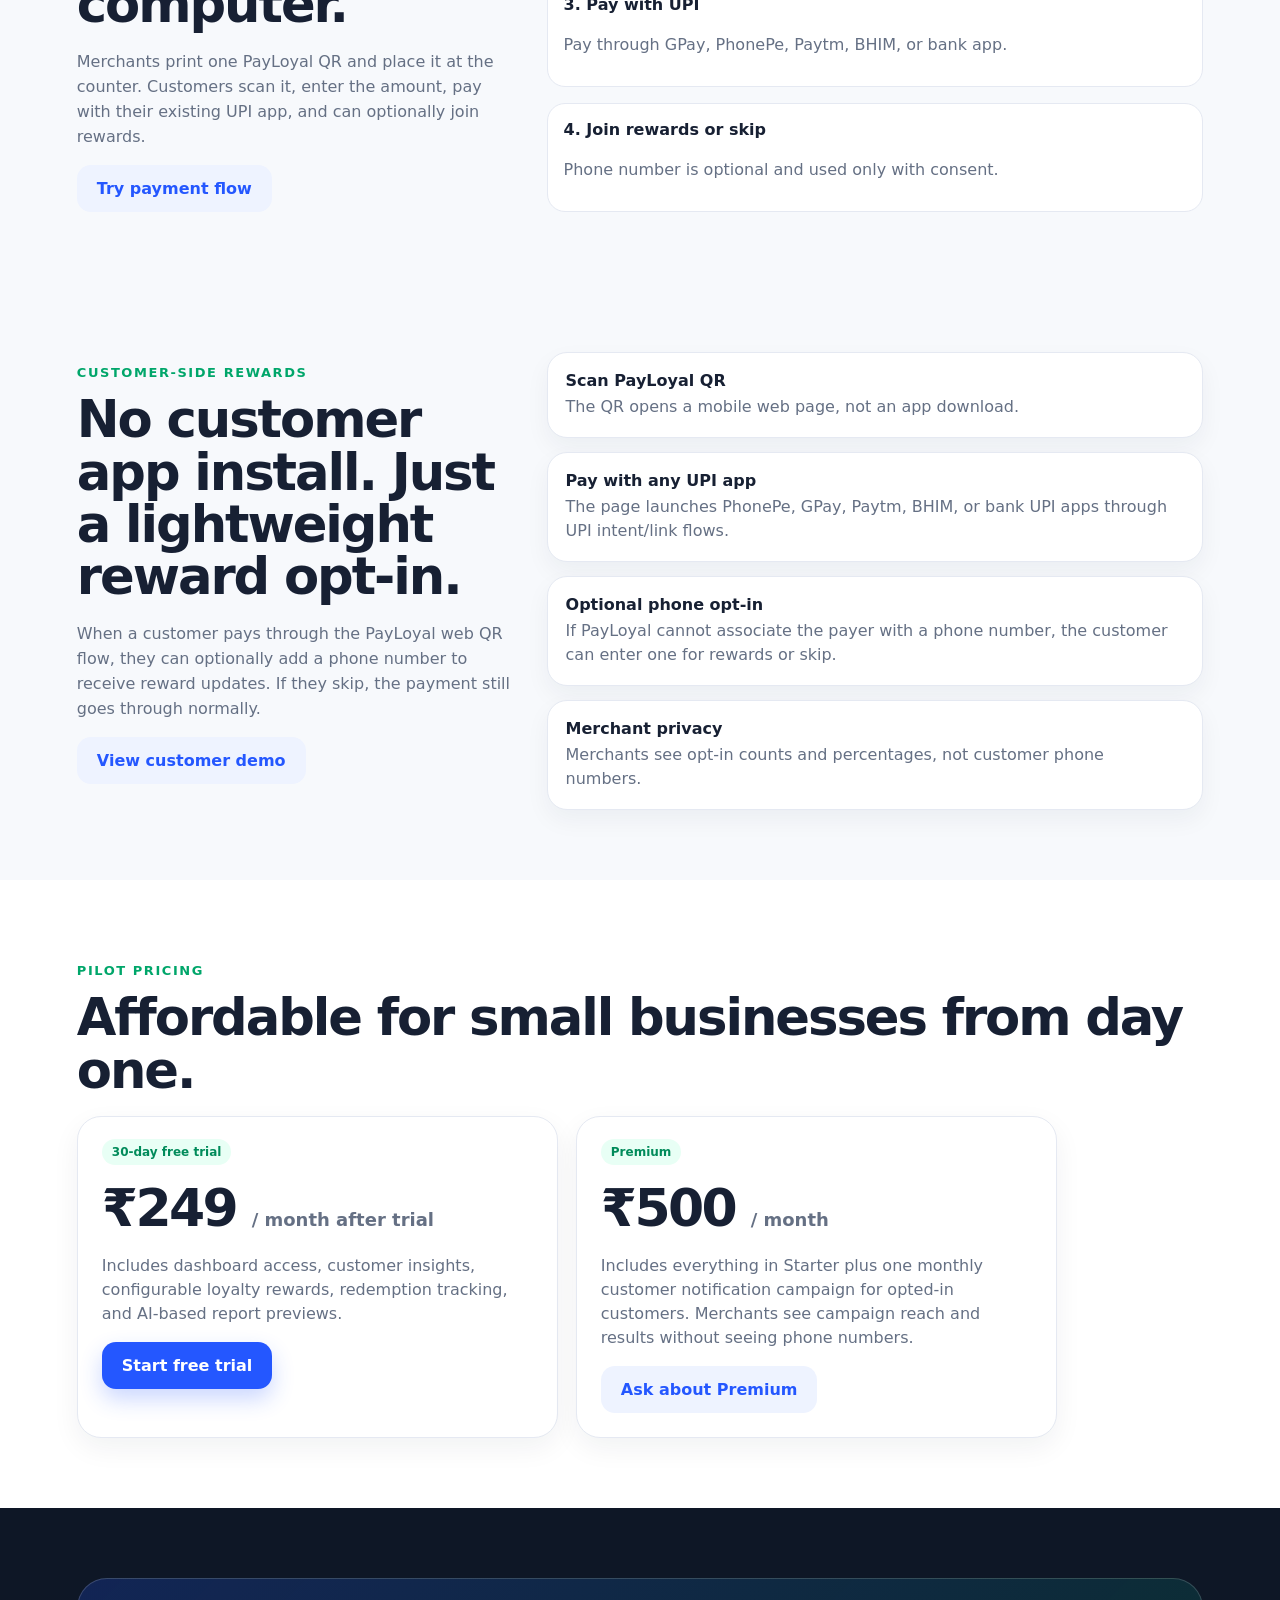
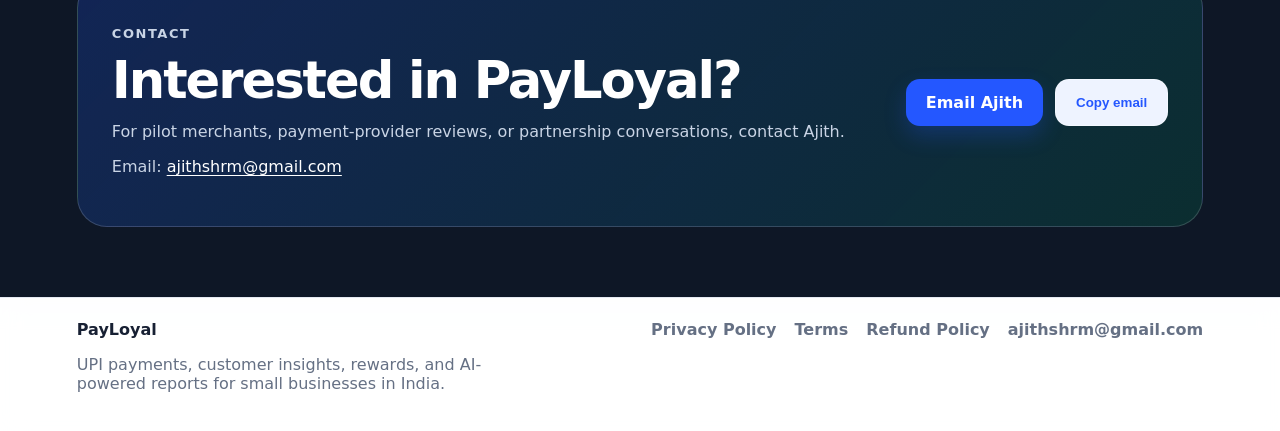
==== commit 906f56f9: "Build PayLoyal QR payment flow demo" ====
--- a/index.html
+++ b/index.html
@@ -114,6 +114,22 @@
     </section>
 
 
+
+    <section class="section split qr-flow-section">
+      <div>
+        <p class="eyebrow">One printed QR</p>
+        <h2>PayLoyal starts with a counter QR, not a merchant computer.</h2>
+        <p class="section-subtitle">Merchants print one PayLoyal QR and place it at the counter. Customers scan it, enter the amount, pay with their existing UPI app, and can optionally join rewards.</p>
+        <a class="button secondary" href="pay.html?merchant=blue-bean-cafe">Try payment flow</a>
+      </div>
+      <ol class="steps compact-steps">
+        <li><strong>1. Scan printed QR</strong><span>QR opens a fast PayLoyal mobile web page.</span></li>
+        <li><strong>2. Enter amount</strong><span>Customer confirms merchant and bill amount.</span></li>
+        <li><strong>3. Pay with UPI</strong><span>Pay through GPay, PhonePe, Paytm, BHIM, or bank app.</span></li>
+        <li><strong>4. Join rewards or skip</strong><span>Phone number is optional and used only with consent.</span></li>
+      </ol>
+    </section>
+
     <section id="customer-flow" class="section split customer-flow-section">
       <div>
         <p class="eyebrow">Customer-side rewards</p>
--- a/styles.css
+++ b/styles.css
@@ -150,3 +150,20 @@
 .pricing-grid { display: grid; grid-template-columns: repeat(2, minmax(0, 1fr)); gap: 18px; max-width: 980px; }
 .privacy-panel, .premium-panel { background: linear-gradient(180deg, #fff, #f9fbff); }
 @media (max-width: 900px) { .pricing-grid { grid-template-columns: 1fr; } }
+
+/* PayLoyal QR payment flow */
+.qr-image { width: 220px; height: 220px; border-radius: 18px; border: 12px solid #fff; box-shadow: 0 0 0 1px var(--line), 0 12px 24px rgba(23,32,51,.08); }
+.qr-url { background: var(--bg); border-radius: 12px; padding: 10px; color: var(--muted); font-weight: 800; word-break: break-all; }
+.qr-actions { justify-content: center; }
+.merchant-check { background: var(--bg); border: 1px solid var(--line); border-radius: 18px; padding: 14px; display: grid; gap: 4px; }
+.merchant-check span, .merchant-check small, .receipt-card span { color: var(--muted); }
+.merchant-check strong { font-size: 20px; }
+.pay-button { width: 100%; font-size: 18px; padding: 17px 20px; }
+.receipt-card { display: grid; gap: 10px; background: var(--bg); border-radius: 18px; padding: 16px; }
+.receipt-card div { display: flex; justify-content: space-between; gap: 16px; }
+.compact-steps li { padding: 16px; }
+@media print {
+  body * { visibility: hidden; }
+  .qr-panel, .qr-panel * { visibility: visible; }
+  .qr-panel { position: absolute; inset: 0; width: 100%; box-shadow: none; border: 0; }
+}
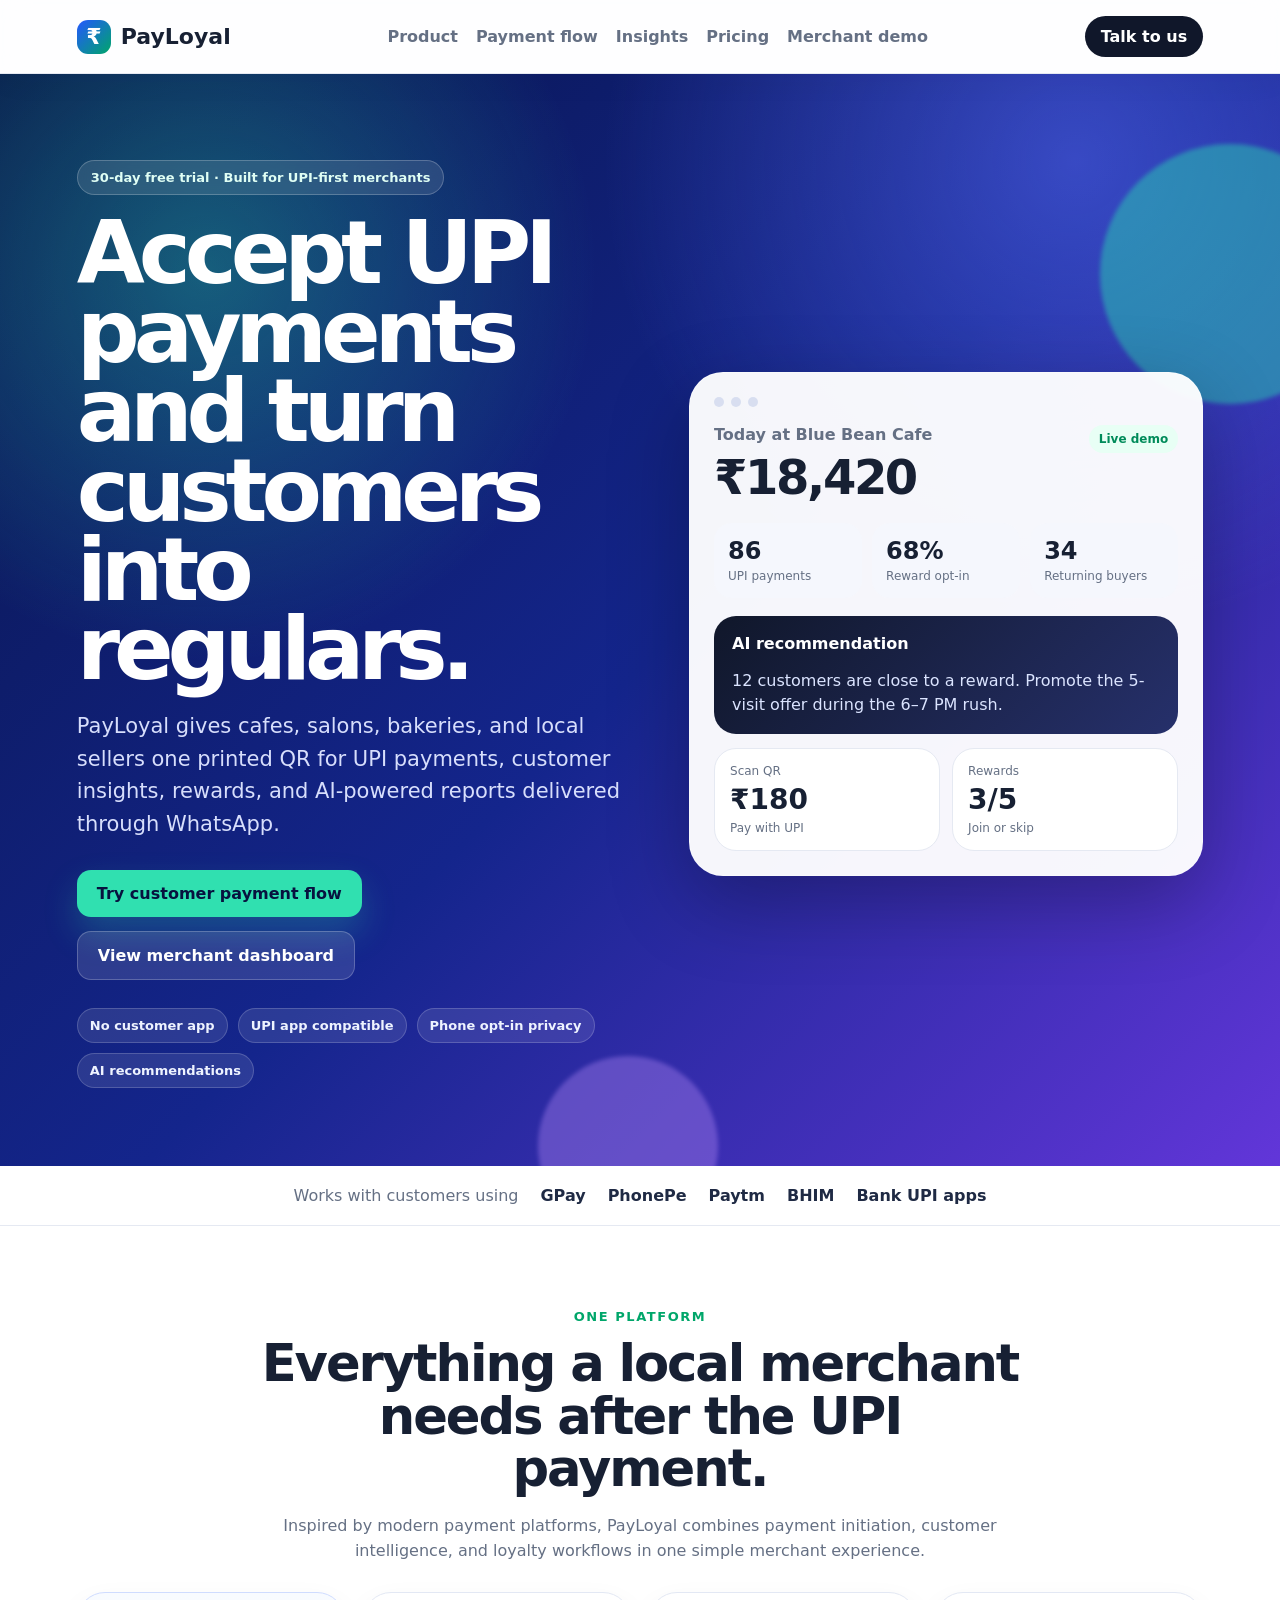
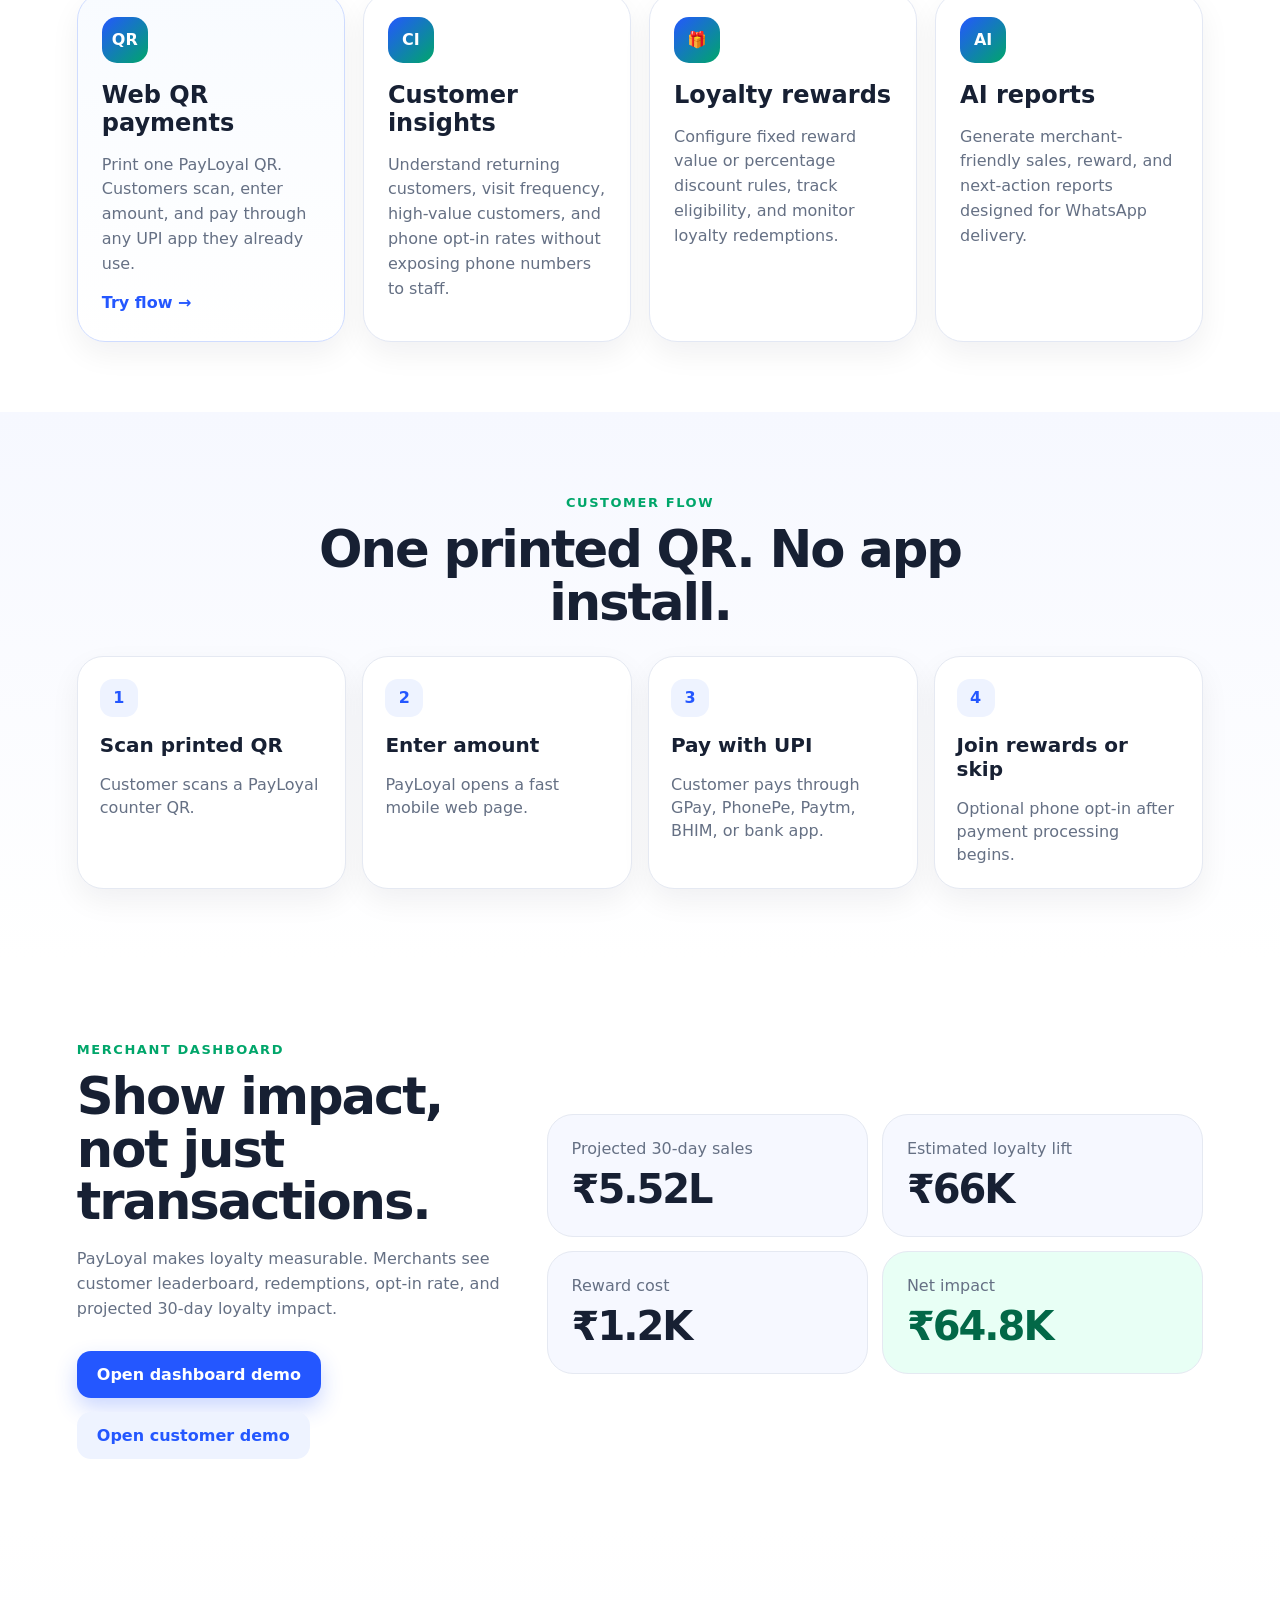
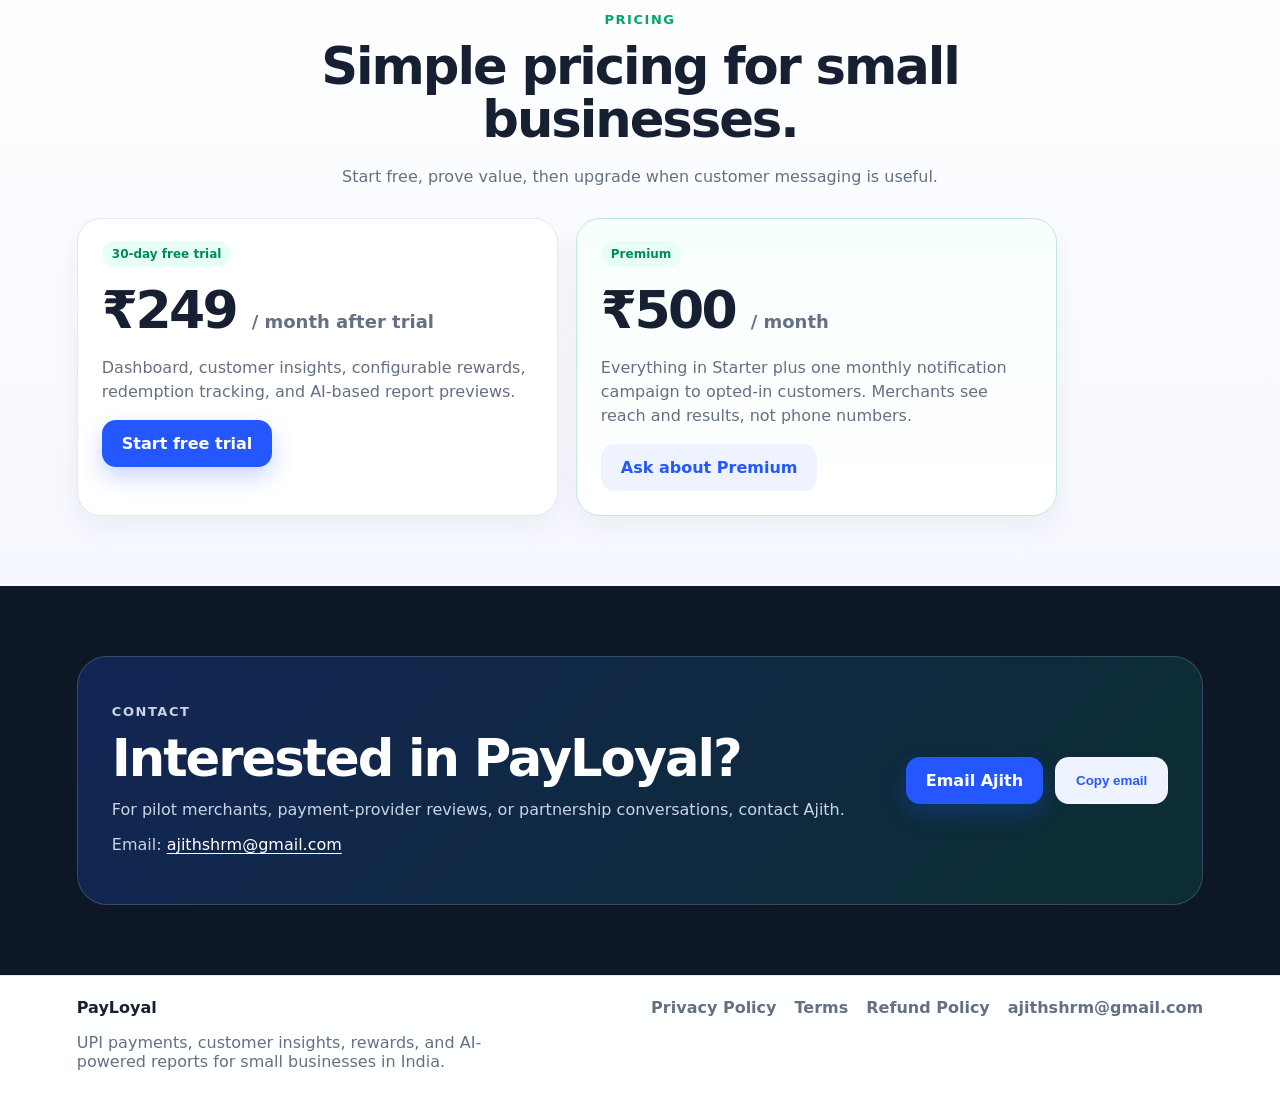
==== commit 0b881cbf: "Redesign marketing site with payment platform style" ====
--- a/index.html
+++ b/index.html
@@ -3,162 +3,158 @@
 <head>
   <meta charset="utf-8" />
   <meta name="viewport" content="width=device-width, initial-scale=1" />
-  <title>PayLoyal — UPI payments, AI reports, and loyalty for local businesses</title>
+  <title>PayLoyal — UPI payments, loyalty, and AI reports for local businesses</title>
   <meta name="description" content="PayLoyal helps Indian cafes and small businesses turn UPI payments into customer insights, loyalty rewards, and AI-powered reports delivered through WhatsApp." />
   <link rel="stylesheet" href="styles.css" />
 </head>
-<body>
-  <header class="site-header">
+<body class="marketing-page">
+  <header class="site-header marketing-header">
     <a class="brand" href="index.html" aria-label="PayLoyal home">
       <span class="brand-mark">₹</span><span>PayLoyal</span>
     </a>
     <nav>
-      <a href="#features">Features</a>
-      <a href="#how-it-works">How it works</a>
+      <a href="#products">Product</a>
+      <a href="#flow">Payment flow</a>
+      <a href="#insights">Insights</a>
       <a href="#pricing">Pricing</a>
-      <a href="#contact">Contact</a>
       <a href="app.html">Merchant demo</a>
-      <a href="customer.html">Customer demo</a>
     </nav>
+    <a class="button header-cta" href="#contact">Talk to us</a>
   </header>
 
   <main>
-    <section class="hero refined-hero">
-      <div class="hero-copy">
-        <p class="eyebrow">UPI + loyalty intelligence for India’s local businesses</p>
-        <h1>Know your customers, not just your transactions.</h1>
-        <p class="lead">PayLoyal helps cafes, bakeries, salons, and small sellers accept UPI payments, understand customer behavior, set simple rewards, and receive AI-powered business reports through WhatsApp.</p>
+    <section class="cf-hero">
+      <div class="hero-orb orb-one"></div>
+      <div class="hero-orb orb-two"></div>
+      <div class="cf-hero-copy">
+        <div class="announcement-pill">30-day free trial · Built for UPI-first merchants</div>
+        <h1>Accept UPI payments and turn customers into regulars.</h1>
+        <p class="lead">PayLoyal gives cafes, salons, bakeries, and local sellers one printed QR for UPI payments, customer insights, rewards, and AI-powered reports delivered through WhatsApp.</p>
         <div class="hero-actions">
-          <a class="button primary" href="app.html">View demo dashboard</a>
-          <a class="button secondary" href="#contact">Contact us</a>
+          <a class="button primary" href="pay.html?merchant=blue-bean-cafe">Try customer payment flow</a>
+          <a class="button secondary" href="app.html">View merchant dashboard</a>
         </div>
-        <div class="hero-badges" aria-label="Product highlights">
-          <span>No customer app needed</span>
-          <span>Built around UPI</span>
-          <span>AI reports on WhatsApp</span>
+        <div class="trust-row">
+          <span>No customer app</span>
+          <span>UPI app compatible</span>
+          <span>Phone opt-in privacy</span>
+          <span>AI recommendations</span>
         </div>
-        <p class="fineprint">Pilot product. Live payment acceptance is subject to payment-provider approval, KYC, and bank setup.</p>
       </div>
 
-      <div class="phone-card pro-card" aria-label="AI report preview">
-        <div class="phone-top"></div>
-        <p class="eyebrow">AI report preview</p>
-        <h2>Blue Bean Cafe</h2>
-        <div class="metric-grid">
-          <div><strong>₹18,420</strong><span>Sales</span></div>
+      <div class="hero-product-card">
+        <div class="mini-window-bar"><span></span><span></span><span></span></div>
+        <div class="dashboard-preview-head">
+          <div>
+            <p>Today at Blue Bean Cafe</p>
+            <h2>₹18,420</h2>
+          </div>
+          <span class="status-chip">Live demo</span>
+        </div>
+        <div class="preview-kpis">
           <div><strong>86</strong><span>UPI payments</span></div>
+          <div><strong>68%</strong><span>Reward opt-in</span></div>
           <div><strong>34</strong><span>Returning buyers</span></div>
-          <div><strong>6–7 PM</strong><span>Peak hour</span></div>
         </div>
-        <p class="report-note"><strong>AI suggestion:</strong> 12 customers are close to a reward. Promote the 5-visit offer during the evening rush.</p>
+        <div class="ai-insight-box">
+          <strong>AI recommendation</strong>
+          <p>12 customers are close to a reward. Promote the 5-visit offer during the 6–7 PM rush.</p>
+        </div>
+        <div class="mock-phone-strip">
+          <div class="mock-phone-small"><span>Scan QR</span><strong>₹180</strong><em>Pay with UPI</em></div>
+          <div class="mock-phone-small"><span>Rewards</span><strong>3/5</strong><em>Join or skip</em></div>
+        </div>
       </div>
     </section>
 
-    <section class="stats-strip" aria-label="PayLoyal value proposition">
-      <div><strong>UPI-first</strong><span>Works with customer payment habits</span></div>
-      <div><strong>Insight-led</strong><span>Customer patterns, sales trends, rewards</span></div>
-      <div><strong>Merchant-friendly</strong><span>Simple dashboard plus WhatsApp delivery</span></div>
+    <section class="logo-strip" aria-label="Payment compatibility">
+      <span>Works with customers using</span>
+      <strong>GPay</strong>
+      <strong>PhonePe</strong>
+      <strong>Paytm</strong>
+      <strong>BHIM</strong>
+      <strong>Bank UPI apps</strong>
     </section>
 
-    <section id="features" class="section">
-      <div class="section-heading">
-        <p class="eyebrow">What PayLoyal does</p>
-        <h2>A customer intelligence layer for UPI-first merchants.</h2>
-        <p class="section-subtitle">Most small businesses know money came in. PayLoyal helps them understand what happened, who came back, and what to do next.</p>
+    <section id="products" class="section cf-section">
+      <div class="section-heading centered">
+        <p class="eyebrow">One platform</p>
+        <h2>Everything a local merchant needs after the UPI payment.</h2>
+        <p class="section-subtitle">Inspired by modern payment platforms, PayLoyal combines payment initiation, customer intelligence, and loyalty workflows in one simple merchant experience.</p>
       </div>
-      <div class="cards">
-        <article class="card">
-          <h3>UPI payment QR</h3>
-          <p>Customers pay from any UPI app they already use. PayLoyal is built so customers do not need to install anything new.</p>
+      <div class="product-grid">
+        <article class="product-card featured">
+          <div class="product-icon">QR</div>
+          <h3>Web QR payments</h3>
+          <p>Print one PayLoyal QR. Customers scan, enter amount, and pay through any UPI app they already use.</p>
+          <a href="pay.html?merchant=blue-bean-cafe">Try flow →</a>
         </article>
-        <article class="card">
-          <h3>Customer Insights</h3>
-          <p>Understand customer frequency, visit patterns, spending behavior, and loyalty opportunities from payment activity.</p>
+        <article class="product-card">
+          <div class="product-icon">CI</div>
+          <h3>Customer insights</h3>
+          <p>Understand returning customers, visit frequency, high-value customers, and phone opt-in rates without exposing phone numbers to staff.</p>
         </article>
-        <article class="card">
-          <h3>Rewards setup</h3>
-          <p>Create simple loyalty offers such as “5 visits = ₹50 off” or spend-based rewards that merchants can manage themselves.</p>
+        <article class="product-card">
+          <div class="product-icon">🎁</div>
+          <h3>Loyalty rewards</h3>
+          <p>Configure fixed reward value or percentage discount rules, track eligibility, and monitor loyalty redemptions.</p>
         </article>
-        <article class="card">
-          <h3>AI-powered reports</h3>
-          <p>Generate clear business summaries and recommendations, delivered in a merchant-friendly format through WhatsApp.</p>
+        <article class="product-card">
+          <div class="product-icon">AI</div>
+          <h3>AI reports</h3>
+          <p>Generate merchant-friendly sales, reward, and next-action reports designed for WhatsApp delivery.</p>
         </article>
       </div>
     </section>
 
-    <section class="section split feature-deep-dive">
-      <div>
-        <p class="eyebrow">Built for real counters</p>
-        <h2>Simple enough for a busy cafe. Useful enough to act on.</h2>
-        <p class="section-subtitle">PayLoyal focuses on the questions local merchants actually ask after a long business day.</p>
+    <section id="flow" class="section cf-flow-section">
+      <div class="section-heading centered">
+        <p class="eyebrow">Customer flow</p>
+        <h2>One printed QR. No app install.</h2>
       </div>
-      <div class="feature-list">
-        <div><strong>How much did we sell today?</strong><span>Track sales, transaction count, average order value, and peak hours.</span></div>
-        <div><strong>Who are our valuable customers?</strong><span>Identify high-frequency and high-spend customers where payment metadata permits.</span></div>
-        <div><strong>Which reward should we run?</strong><span>Use visit and spend patterns to create simple loyalty offers.</span></div>
-        <div><strong>What should we do tomorrow?</strong><span>AI reports summarize the day and suggest practical next actions.</span></div>
+      <div class="flow-timeline">
+        <div><span>1</span><strong>Scan printed QR</strong><p>Customer scans a PayLoyal counter QR.</p></div>
+        <div><span>2</span><strong>Enter amount</strong><p>PayLoyal opens a fast mobile web page.</p></div>
+        <div><span>3</span><strong>Pay with UPI</strong><p>Customer pays through GPay, PhonePe, Paytm, BHIM, or bank app.</p></div>
+        <div><span>4</span><strong>Join rewards or skip</strong><p>Optional phone opt-in after payment processing begins.</p></div>
       </div>
     </section>
 
-    <section id="how-it-works" class="section split">
+    <section id="insights" class="section split insight-section">
       <div>
-        <p class="eyebrow">How it works</p>
-        <h2>From UPI payment to customer insight.</h2>
+        <p class="eyebrow">Merchant dashboard</p>
+        <h2>Show impact, not just transactions.</h2>
+        <p class="section-subtitle">PayLoyal makes loyalty measurable. Merchants see customer leaderboard, redemptions, opt-in rate, and projected 30-day loyalty impact.</p>
+        <div class="hero-actions">
+          <a class="button primary" href="app.html">Open dashboard demo</a>
+          <a class="button secondary" href="customer.html">Open customer demo</a>
+        </div>
       </div>
-      <ol class="steps">
-        <li><strong>Merchant signs up</strong><span>Add business details and complete provider KYC when live payments are enabled.</span></li>
-        <li><strong>Display PayLoyal QR</strong><span>Customers scan and pay using PhonePe, GPay, Paytm, BHIM, or bank UPI apps.</span></li>
-        <li><strong>Analyze behavior</strong><span>PayLoyal turns payment activity into sales trends and customer insights.</span></li>
-        <li><strong>Act through rewards and reports</strong><span>Merchants can configure rewards and receive AI-generated summaries through WhatsApp.</span></li>
-      </ol>
-    </section>
-
-
-
-    <section class="section split qr-flow-section">
-      <div>
-        <p class="eyebrow">One printed QR</p>
-        <h2>PayLoyal starts with a counter QR, not a merchant computer.</h2>
-        <p class="section-subtitle">Merchants print one PayLoyal QR and place it at the counter. Customers scan it, enter the amount, pay with their existing UPI app, and can optionally join rewards.</p>
-        <a class="button secondary" href="pay.html?merchant=blue-bean-cafe">Try payment flow</a>
-      </div>
-      <ol class="steps compact-steps">
-        <li><strong>1. Scan printed QR</strong><span>QR opens a fast PayLoyal mobile web page.</span></li>
-        <li><strong>2. Enter amount</strong><span>Customer confirms merchant and bill amount.</span></li>
-        <li><strong>3. Pay with UPI</strong><span>Pay through GPay, PhonePe, Paytm, BHIM, or bank app.</span></li>
-        <li><strong>4. Join rewards or skip</strong><span>Phone number is optional and used only with consent.</span></li>
-      </ol>
-    </section>
-
-    <section id="customer-flow" class="section split customer-flow-section">
-      <div>
-        <p class="eyebrow">Customer-side rewards</p>
-        <h2>No customer app install. Just a lightweight reward opt-in.</h2>
-        <p class="section-subtitle">When a customer pays through the PayLoyal web QR flow, they can optionally add a phone number to receive reward updates. If they skip, the payment still goes through normally.</p>
-        <a class="button secondary" href="customer.html">View customer demo</a>
-      </div>
-      <div class="feature-list">
-        <div><strong>Scan PayLoyal QR</strong><span>The QR opens a mobile web page, not an app download.</span></div>
-        <div><strong>Pay with any UPI app</strong><span>The page launches PhonePe, GPay, Paytm, BHIM, or bank UPI apps through UPI intent/link flows.</span></div>
-        <div><strong>Optional phone opt-in</strong><span>If PayLoyal cannot associate the payer with a phone number, the customer can enter one for rewards or skip.</span></div>
-        <div><strong>Merchant privacy</strong><span>Merchants see opt-in counts and percentages, not customer phone numbers.</span></div>
+      <div class="impact-card-stack">
+        <div class="impact-card"><span>Projected 30-day sales</span><strong>₹5.52L</strong></div>
+        <div class="impact-card"><span>Estimated loyalty lift</span><strong>₹66K</strong></div>
+        <div class="impact-card"><span>Reward cost</span><strong>₹1.2K</strong></div>
+        <div class="impact-card positive"><span>Net impact</span><strong>₹64.8K</strong></div>
       </div>
     </section>
 
-    <section id="pricing" class="section pricing">
-      <p class="eyebrow">Pilot pricing</p>
-      <h2>Affordable for small businesses from day one.</h2>
+    <section id="pricing" class="section pricing cf-pricing">
+      <div class="section-heading centered">
+        <p class="eyebrow">Pricing</p>
+        <h2>Simple pricing for small businesses.</h2>
+        <p class="section-subtitle">Start free, prove value, then upgrade when customer messaging is useful.</p>
+      </div>
       <div class="pricing-grid">
         <div class="price-card premium-price">
           <span class="badge">30-day free trial</span>
           <h3>₹249 <small>/ month after trial</small></h3>
-          <p>Includes dashboard access, customer insights, configurable loyalty rewards, redemption tracking, and AI-based report previews.</p>
+          <p>Dashboard, customer insights, configurable rewards, redemption tracking, and AI-based report previews.</p>
           <a class="button primary" href="mailto:ajithshrm@gmail.com?subject=PayLoyal%2030-day%20trial%20interest">Start free trial</a>
         </div>
-        <div class="price-card premium-price">
+        <div class="price-card premium-price premium-tier">
           <span class="badge">Premium</span>
           <h3>₹500 <small>/ month</small></h3>
-          <p>Includes everything in Starter plus one monthly customer notification campaign for opted-in customers. Merchants see campaign reach and results without seeing phone numbers.</p>
+          <p>Everything in Starter plus one monthly notification campaign to opted-in customers. Merchants see reach and results, not phone numbers.</p>
           <a class="button secondary" href="mailto:ajithshrm@gmail.com?subject=PayLoyal%20Premium%20interest">Ask about Premium</a>
         </div>
       </div>
--- a/styles.css
+++ b/styles.css
@@ -167,3 +167,68 @@
   .qr-panel, .qr-panel * { visibility: visible; }
   .qr-panel { position: absolute; inset: 0; width: 100%; box-shadow: none; border: 0; }
 }
+
+/* Cashfree-inspired marketing refresh */
+.marketing-page { background: #f6f8ff; }
+.marketing-header { padding: 16px 6vw; background: rgba(255,255,255,.82); box-shadow: 0 8px 30px rgba(15,23,42,.04); }
+.marketing-header .header-cta { background: #10172a; color: #fff; border-radius: 999px; padding: 11px 16px; }
+.cf-hero { position: relative; overflow: hidden; display: grid; grid-template-columns: 1.05fr .95fr; gap: 44px; align-items: center; padding: 86px 6vw 78px; color: #fff; background: radial-gradient(circle at 16% 18%, rgba(41, 221, 178, .35), transparent 28%), radial-gradient(circle at 84% 8%, rgba(92, 111, 255, .5), transparent 32%), linear-gradient(135deg, #08154a 0%, #14258c 52%, #6236d9 100%); }
+.hero-orb { position: absolute; border-radius: 999px; filter: blur(2px); opacity: .45; pointer-events: none; }
+.orb-one { width: 260px; height: 260px; right: -80px; top: 70px; background: #29ddb2; }
+.orb-two { width: 180px; height: 180px; left: 42%; bottom: -70px; background: #9f7aea; }
+.cf-hero-copy, .hero-product-card { position: relative; z-index: 1; }
+.announcement-pill { display: inline-flex; align-items: center; border: 1px solid rgba(255,255,255,.22); background: rgba(255,255,255,.11); color: #dffef4; border-radius: 999px; padding: 9px 13px; font-weight: 850; font-size: 13px; backdrop-filter: blur(12px); }
+.cf-hero h1 { font-size: clamp(48px, 7vw, 88px); line-height: .9; letter-spacing: -.07em; margin: 18px 0 22px; max-width: 860px; }
+.cf-hero .lead { color: #d7defc; font-size: 21px; max-width: 760px; }
+.cf-hero .button.primary { background: #30e0b0; color: #07123f; box-shadow: 0 16px 34px rgba(48,224,176,.24); }
+.cf-hero .button.secondary { background: rgba(255,255,255,.12); border: 1px solid rgba(255,255,255,.22); color: #fff; }
+.trust-row { display: flex; flex-wrap: wrap; gap: 10px; margin-top: 28px; }
+.trust-row span { background: rgba(255,255,255,.1); border: 1px solid rgba(255,255,255,.18); color: #eef3ff; border-radius: 999px; padding: 9px 12px; font-weight: 750; font-size: 13px; }
+.hero-product-card { background: rgba(255,255,255,.96); color: var(--ink); border: 1px solid rgba(255,255,255,.3); border-radius: 34px; padding: 24px; box-shadow: 0 26px 80px rgba(0,0,0,.28); }
+.mini-window-bar { display: flex; gap: 7px; margin-bottom: 18px; }
+.mini-window-bar span { width: 10px; height: 10px; border-radius: 999px; background: #d8def0; }
+.dashboard-preview-head { display: flex; justify-content: space-between; gap: 18px; align-items: flex-start; }
+.dashboard-preview-head p { margin: 0; color: var(--muted); font-weight: 750; }
+.dashboard-preview-head h2 { font-size: 48px; letter-spacing: -.05em; margin: 5px 0 0; }
+.status-chip { background: #e8fff5; color: #008b5a; border-radius: 999px; padding: 7px 10px; font-weight: 850; font-size: 12px; }
+.preview-kpis { display: grid; grid-template-columns: repeat(3,1fr); gap: 10px; margin: 18px 0; }
+.preview-kpis div { background: #f5f7fd; border-radius: 18px; padding: 14px; }
+.preview-kpis strong { display: block; font-size: 24px; }
+.preview-kpis span { color: var(--muted); font-size: 12px; }
+.ai-insight-box { background: linear-gradient(135deg, #10172a, #26306b); color: #fff; border-radius: 22px; padding: 18px; }
+.ai-insight-box p { color: #dbe4ff; margin-bottom: 0; line-height: 1.45; }
+.mock-phone-strip { display: grid; grid-template-columns: 1fr 1fr; gap: 12px; margin-top: 14px; }
+.mock-phone-small { border: 1px solid var(--line); border-radius: 22px; padding: 15px; background: #fff; display: grid; gap: 5px; }
+.mock-phone-small span, .mock-phone-small em { color: var(--muted); font-style: normal; font-size: 12px; }
+.mock-phone-small strong { font-size: 28px; }
+.logo-strip { display: flex; justify-content: center; align-items: center; gap: 22px; flex-wrap: wrap; padding: 20px 6vw; background: #fff; border-bottom: 1px solid var(--line); color: var(--muted); }
+.logo-strip strong { color: #1f2a44; }
+.centered { text-align: center; margin-inline: auto; }
+.cf-section { background: #fff; }
+.product-grid { display: grid; grid-template-columns: repeat(4, minmax(0,1fr)); gap: 18px; }
+.product-card { position: relative; min-height: 260px; background: #fff; border: 1px solid #e3e8f4; border-radius: 28px; padding: 24px; box-shadow: 0 12px 30px rgba(15,23,42,.06); transition: transform .18s ease, box-shadow .18s ease; }
+.product-card:hover { transform: translateY(-4px); box-shadow: 0 20px 44px rgba(15,23,42,.1); }
+.product-card.featured { background: linear-gradient(180deg, #f8fbff, #fff); border-color: #cfdcff; }
+.product-icon { width: 46px; height: 46px; border-radius: 15px; display: grid; place-items: center; background: linear-gradient(135deg, #2457ff, #00a66a); color: #fff; font-weight: 900; margin-bottom: 18px; }
+.product-card h3 { font-size: 24px; margin: 0 0 10px; }
+.product-card p { color: var(--muted); line-height: 1.55; }
+.product-card a { color: var(--blue); font-weight: 850; }
+.cf-flow-section { background: linear-gradient(180deg, #f6f8ff, #fff); }
+.flow-timeline { display: grid; grid-template-columns: repeat(4,1fr); gap: 16px; margin-top: 28px; }
+.flow-timeline div { background: #fff; border: 1px solid var(--line); border-radius: 26px; padding: 22px; box-shadow: 0 12px 30px rgba(15,23,42,.06); }
+.flow-timeline span { width: 38px; height: 38px; border-radius: 13px; display: grid; place-items: center; background: #eef3ff; color: var(--blue); font-weight: 900; margin-bottom: 16px; }
+.flow-timeline strong { display: block; font-size: 20px; }
+.flow-timeline p { color: var(--muted); line-height: 1.45; margin-bottom: 0; }
+.insight-section { background: #fff; align-items: center; }
+.impact-card-stack { display: grid; grid-template-columns: repeat(2, minmax(0,1fr)); gap: 14px; }
+.impact-card { border-radius: 26px; padding: 24px; background: #f6f8ff; border: 1px solid var(--line); }
+.impact-card span { color: var(--muted); }
+.impact-card strong { display: block; font-size: 40px; letter-spacing: -.05em; margin-top: 8px; }
+.impact-card.positive { background: #e8fff5; color: #026847; }
+.cf-pricing { background: linear-gradient(180deg, #fff, #f6f8ff); }
+.premium-tier { border-color: #bfe9dc; background: linear-gradient(180deg, #f7fffc, #fff); }
+@media (max-width: 1000px) {
+  .cf-hero, .product-grid, .flow-timeline { grid-template-columns: 1fr; }
+  .preview-kpis, .impact-card-stack { grid-template-columns: 1fr; }
+  .marketing-header .header-cta { display: none; }
+}
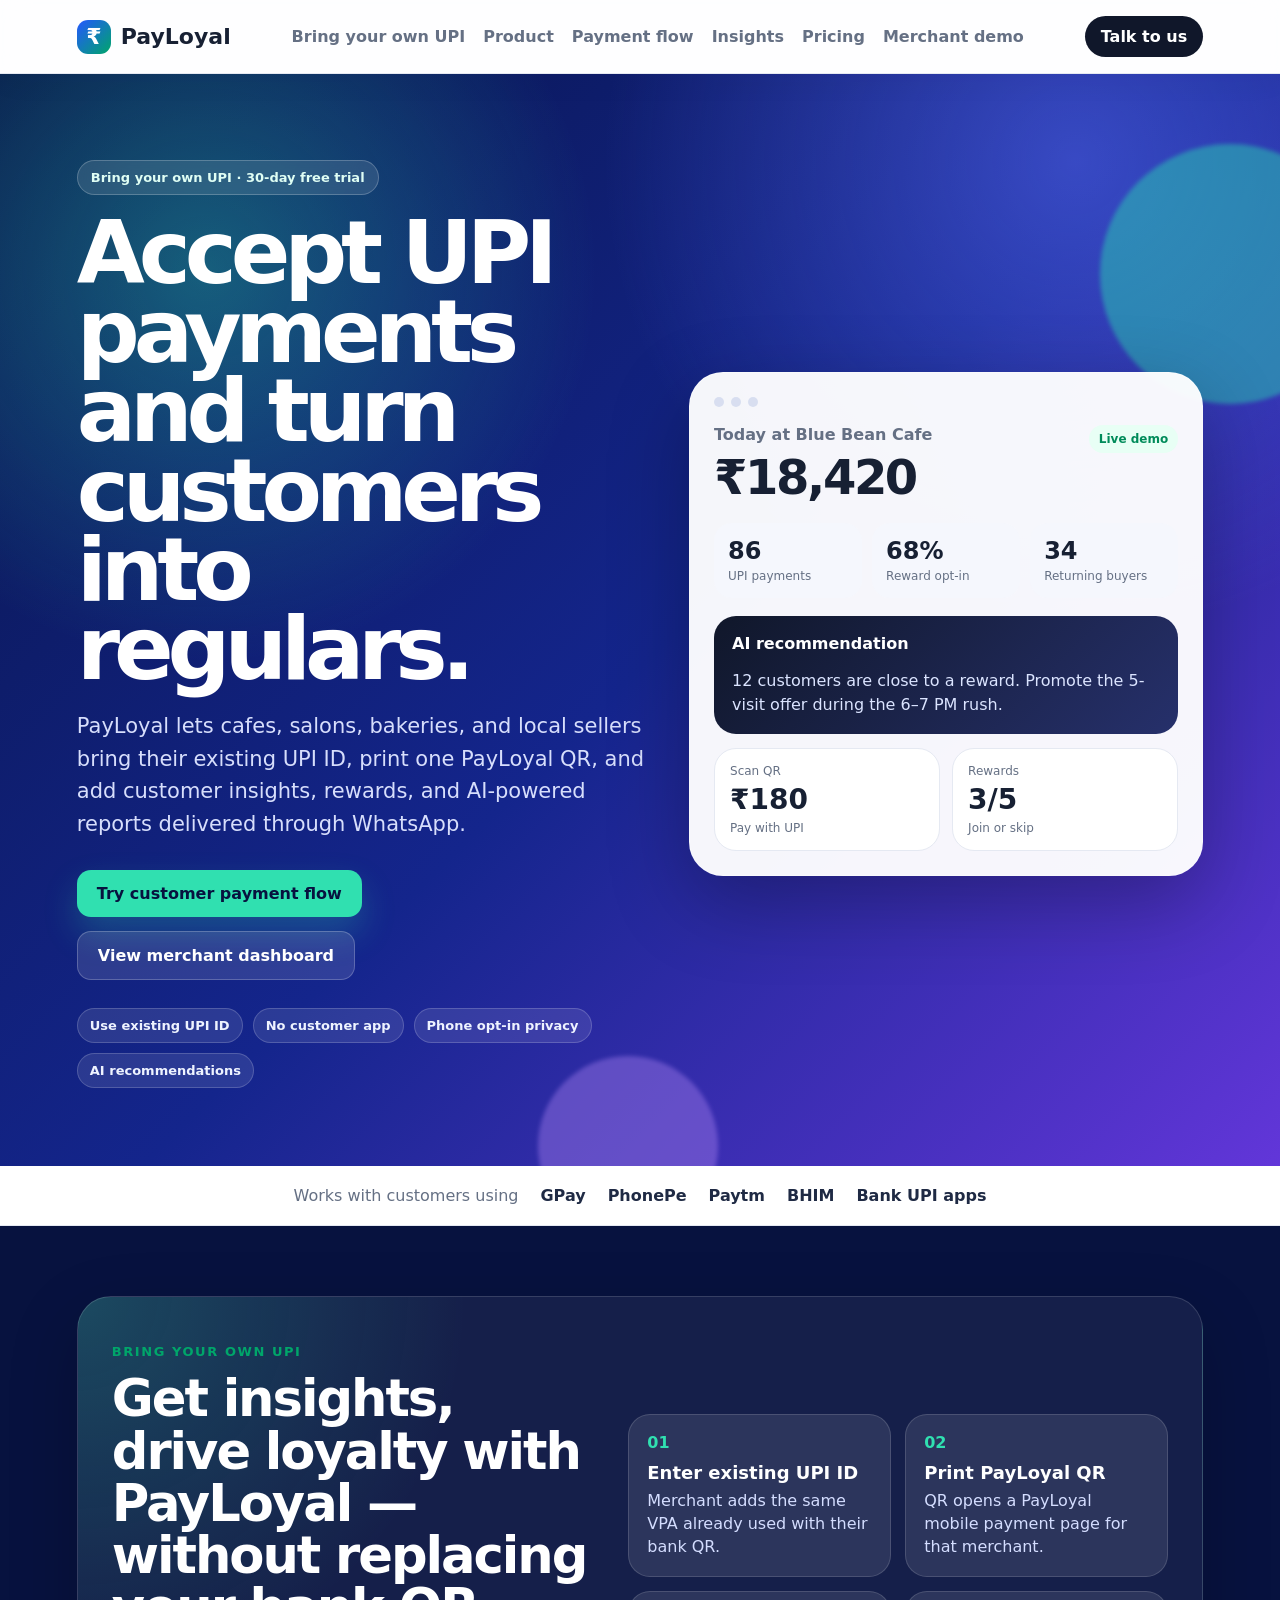
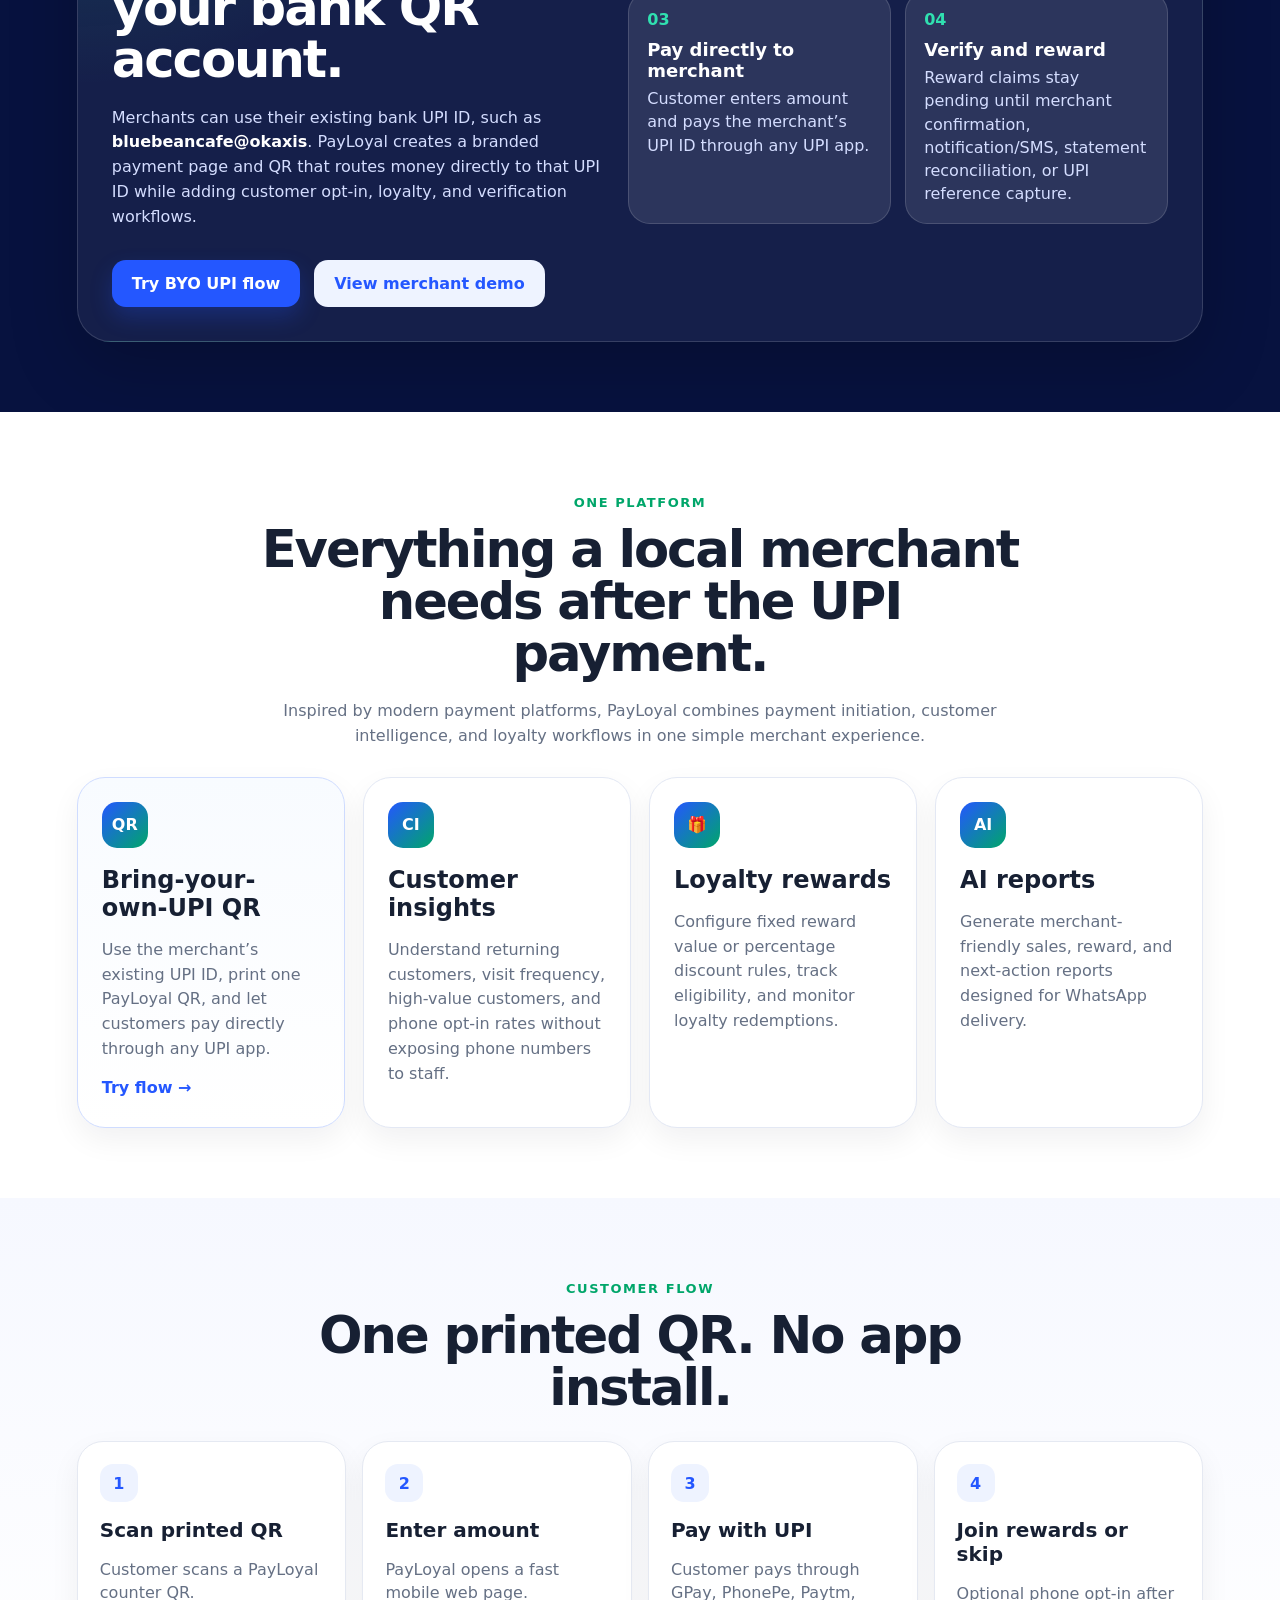
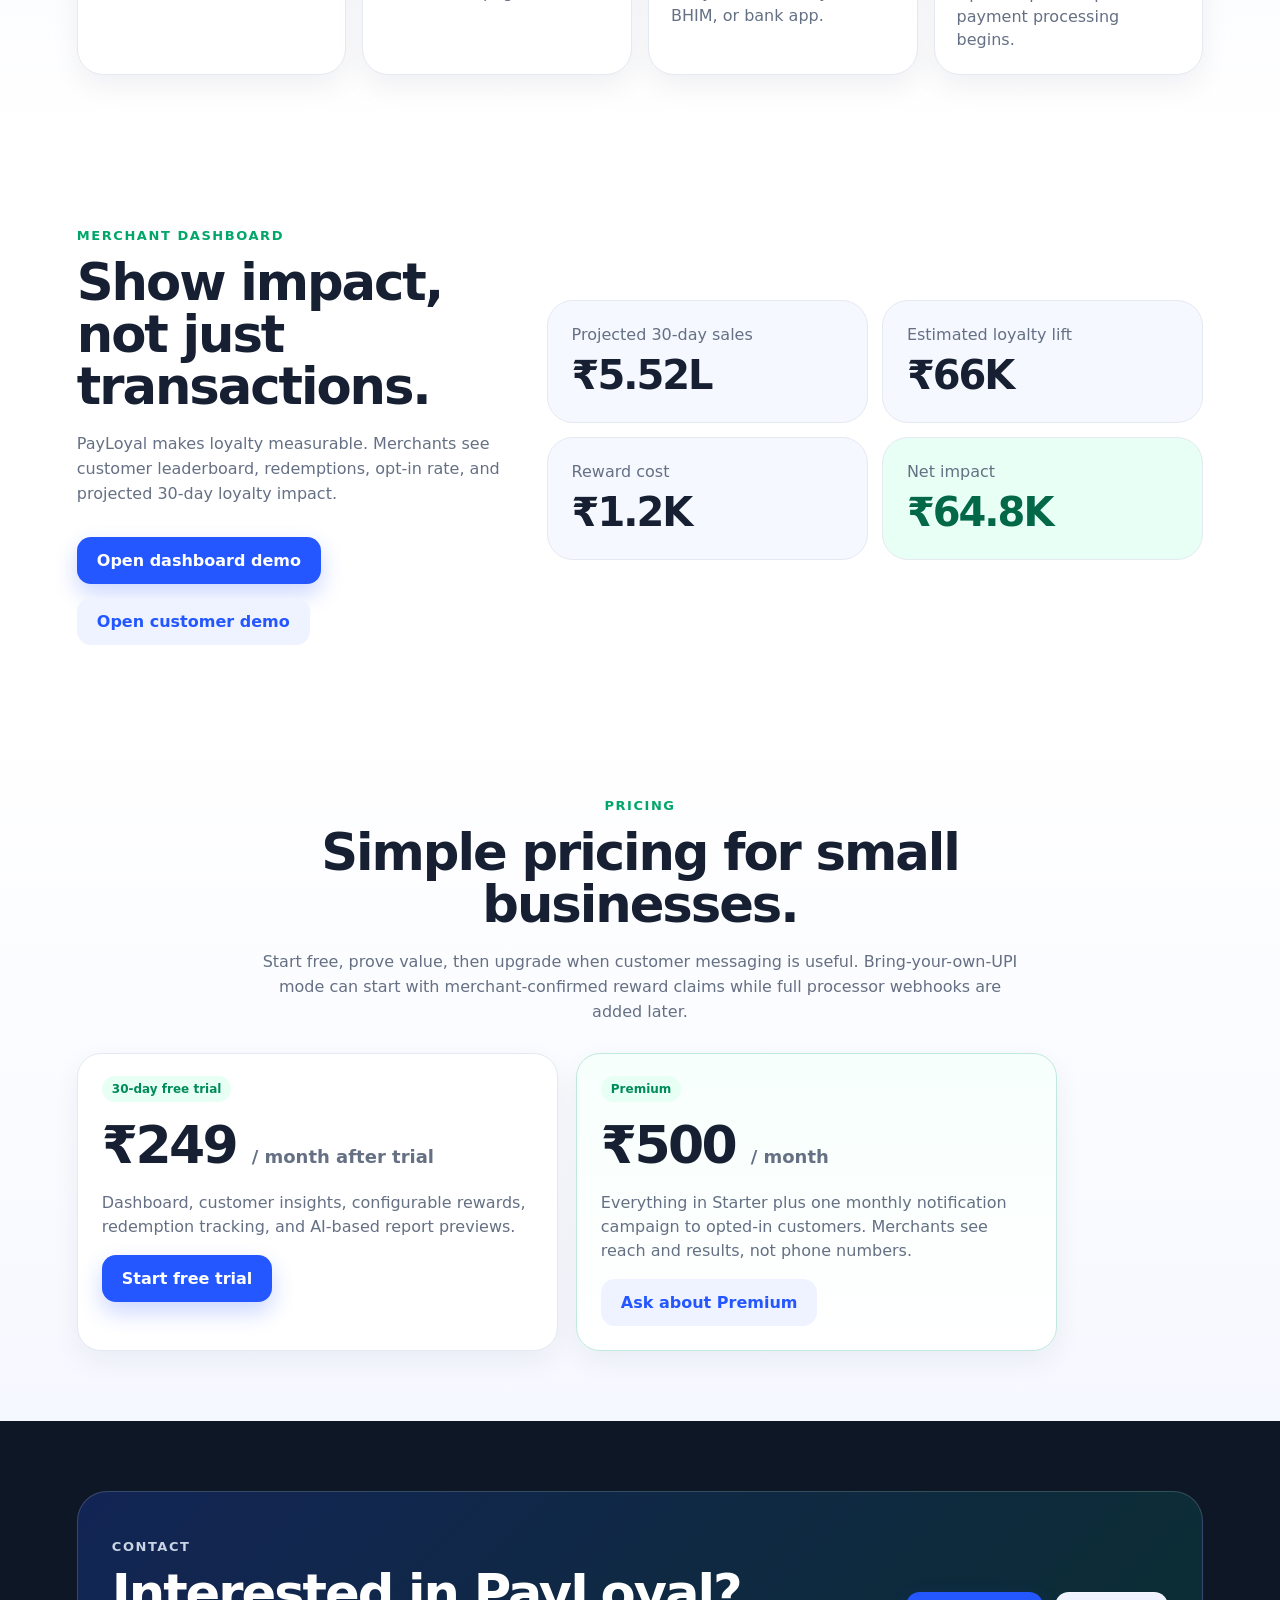
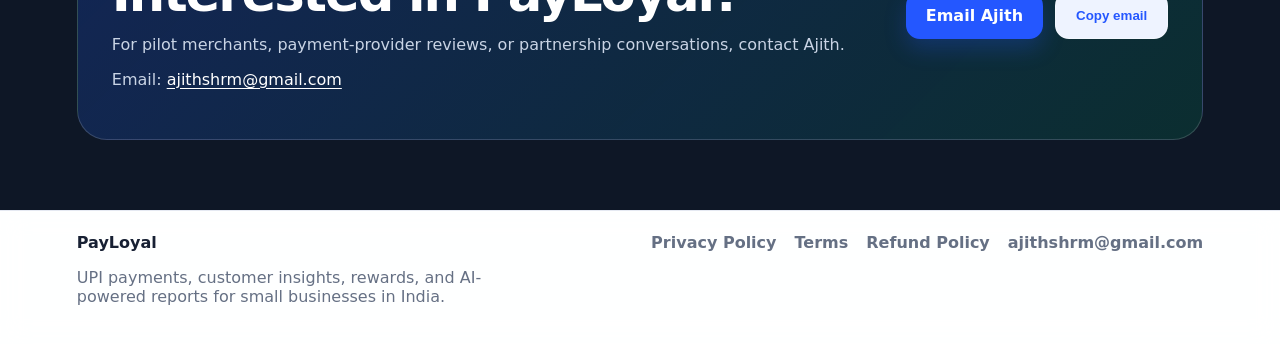
==== commit 8c7a1004: "Add bring your own UPI positioning" ====
--- a/index.html
+++ b/index.html
@@ -13,6 +13,7 @@
       <span class="brand-mark">₹</span><span>PayLoyal</span>
     </a>
     <nav>
+      <a href="#byo-upi">Bring your own UPI</a>
       <a href="#products">Product</a>
       <a href="#flow">Payment flow</a>
       <a href="#insights">Insights</a>
@@ -27,16 +28,16 @@
       <div class="hero-orb orb-one"></div>
       <div class="hero-orb orb-two"></div>
       <div class="cf-hero-copy">
-        <div class="announcement-pill">30-day free trial · Built for UPI-first merchants</div>
+        <div class="announcement-pill">Bring your own UPI · 30-day free trial</div>
         <h1>Accept UPI payments and turn customers into regulars.</h1>
-        <p class="lead">PayLoyal gives cafes, salons, bakeries, and local sellers one printed QR for UPI payments, customer insights, rewards, and AI-powered reports delivered through WhatsApp.</p>
+        <p class="lead">PayLoyal lets cafes, salons, bakeries, and local sellers bring their existing UPI ID, print one PayLoyal QR, and add customer insights, rewards, and AI-powered reports delivered through WhatsApp.</p>
         <div class="hero-actions">
           <a class="button primary" href="pay.html?merchant=blue-bean-cafe">Try customer payment flow</a>
           <a class="button secondary" href="app.html">View merchant dashboard</a>
         </div>
         <div class="trust-row">
+          <span>Use existing UPI ID</span>
           <span>No customer app</span>
-          <span>UPI app compatible</span>
           <span>Phone opt-in privacy</span>
           <span>AI recommendations</span>
         </div>
@@ -76,6 +77,27 @@
       <strong>Bank UPI apps</strong>
     </section>
 
+
+    <section id="byo-upi" class="section byo-section">
+      <div class="byo-panel">
+        <div>
+          <p class="eyebrow">Bring your own UPI</p>
+          <h2>Get insights, drive loyalty with PayLoyal — without replacing your bank QR account.</h2>
+          <p class="section-subtitle">Merchants can use their existing bank UPI ID, such as <strong>bluebeancafe@okaxis</strong>. PayLoyal creates a branded payment page and QR that routes money directly to that UPI ID while adding customer opt-in, loyalty, and verification workflows.</p>
+          <div class="hero-actions">
+            <a class="button primary" href="pay.html?merchant=blue-bean-cafe">Try BYO UPI flow</a>
+            <a class="button secondary" href="app.html">View merchant demo</a>
+          </div>
+        </div>
+        <div class="byo-steps">
+          <div><span>01</span><strong>Enter existing UPI ID</strong><p>Merchant adds the same VPA already used with their bank QR.</p></div>
+          <div><span>02</span><strong>Print PayLoyal QR</strong><p>QR opens a PayLoyal mobile payment page for that merchant.</p></div>
+          <div><span>03</span><strong>Pay directly to merchant</strong><p>Customer enters amount and pays the merchant’s UPI ID through any UPI app.</p></div>
+          <div><span>04</span><strong>Verify and reward</strong><p>Reward claims stay pending until merchant confirmation, notification/SMS, statement reconciliation, or UPI reference capture.</p></div>
+        </div>
+      </div>
+    </section>
+
     <section id="products" class="section cf-section">
       <div class="section-heading centered">
         <p class="eyebrow">One platform</p>
@@ -85,8 +107,8 @@
       <div class="product-grid">
         <article class="product-card featured">
           <div class="product-icon">QR</div>
-          <h3>Web QR payments</h3>
-          <p>Print one PayLoyal QR. Customers scan, enter amount, and pay through any UPI app they already use.</p>
+          <h3>Bring-your-own-UPI QR</h3>
+          <p>Use the merchant’s existing UPI ID, print one PayLoyal QR, and let customers pay directly through any UPI app.</p>
           <a href="pay.html?merchant=blue-bean-cafe">Try flow →</a>
         </article>
         <article class="product-card">
@@ -142,7 +164,7 @@
       <div class="section-heading centered">
         <p class="eyebrow">Pricing</p>
         <h2>Simple pricing for small businesses.</h2>
-        <p class="section-subtitle">Start free, prove value, then upgrade when customer messaging is useful.</p>
+        <p class="section-subtitle">Start free, prove value, then upgrade when customer messaging is useful. Bring-your-own-UPI mode can start with merchant-confirmed reward claims while full processor webhooks are added later.</p>
       </div>
       <div class="pricing-grid">
         <div class="price-card premium-price">
--- a/styles.css
+++ b/styles.css
@@ -232,3 +232,16 @@
   .preview-kpis, .impact-card-stack { grid-template-columns: 1fr; }
   .marketing-header .header-cta { display: none; }
 }
+
+/* Bring your own UPI section */
+.byo-section { background: #07123f; color: #fff; }
+.byo-panel { display: grid; grid-template-columns: .95fr 1.05fr; gap: 28px; align-items: center; border: 1px solid rgba(255,255,255,.14); border-radius: 34px; padding: 34px; background: radial-gradient(circle at 0% 0%, rgba(48,224,176,.22), transparent 30%), rgba(255,255,255,.06); box-shadow: 0 24px 70px rgba(0,0,0,.2); }
+.byo-panel h2 { color: #fff; }
+.byo-panel .section-subtitle { color: #d4ddff; }
+.byo-panel .section-subtitle strong { color: #fff; }
+.byo-steps { display: grid; grid-template-columns: repeat(2, minmax(0, 1fr)); gap: 14px; }
+.byo-steps div { background: rgba(255,255,255,.1); border: 1px solid rgba(255,255,255,.14); border-radius: 22px; padding: 18px; }
+.byo-steps span { display: inline-block; color: #30e0b0; font-weight: 900; margin-bottom: 10px; }
+.byo-steps strong { display: block; font-size: 18px; margin-bottom: 6px; }
+.byo-steps p { color: #d4ddff; line-height: 1.45; margin: 0; }
+@media (max-width: 1000px) { .byo-panel, .byo-steps { grid-template-columns: 1fr; } }
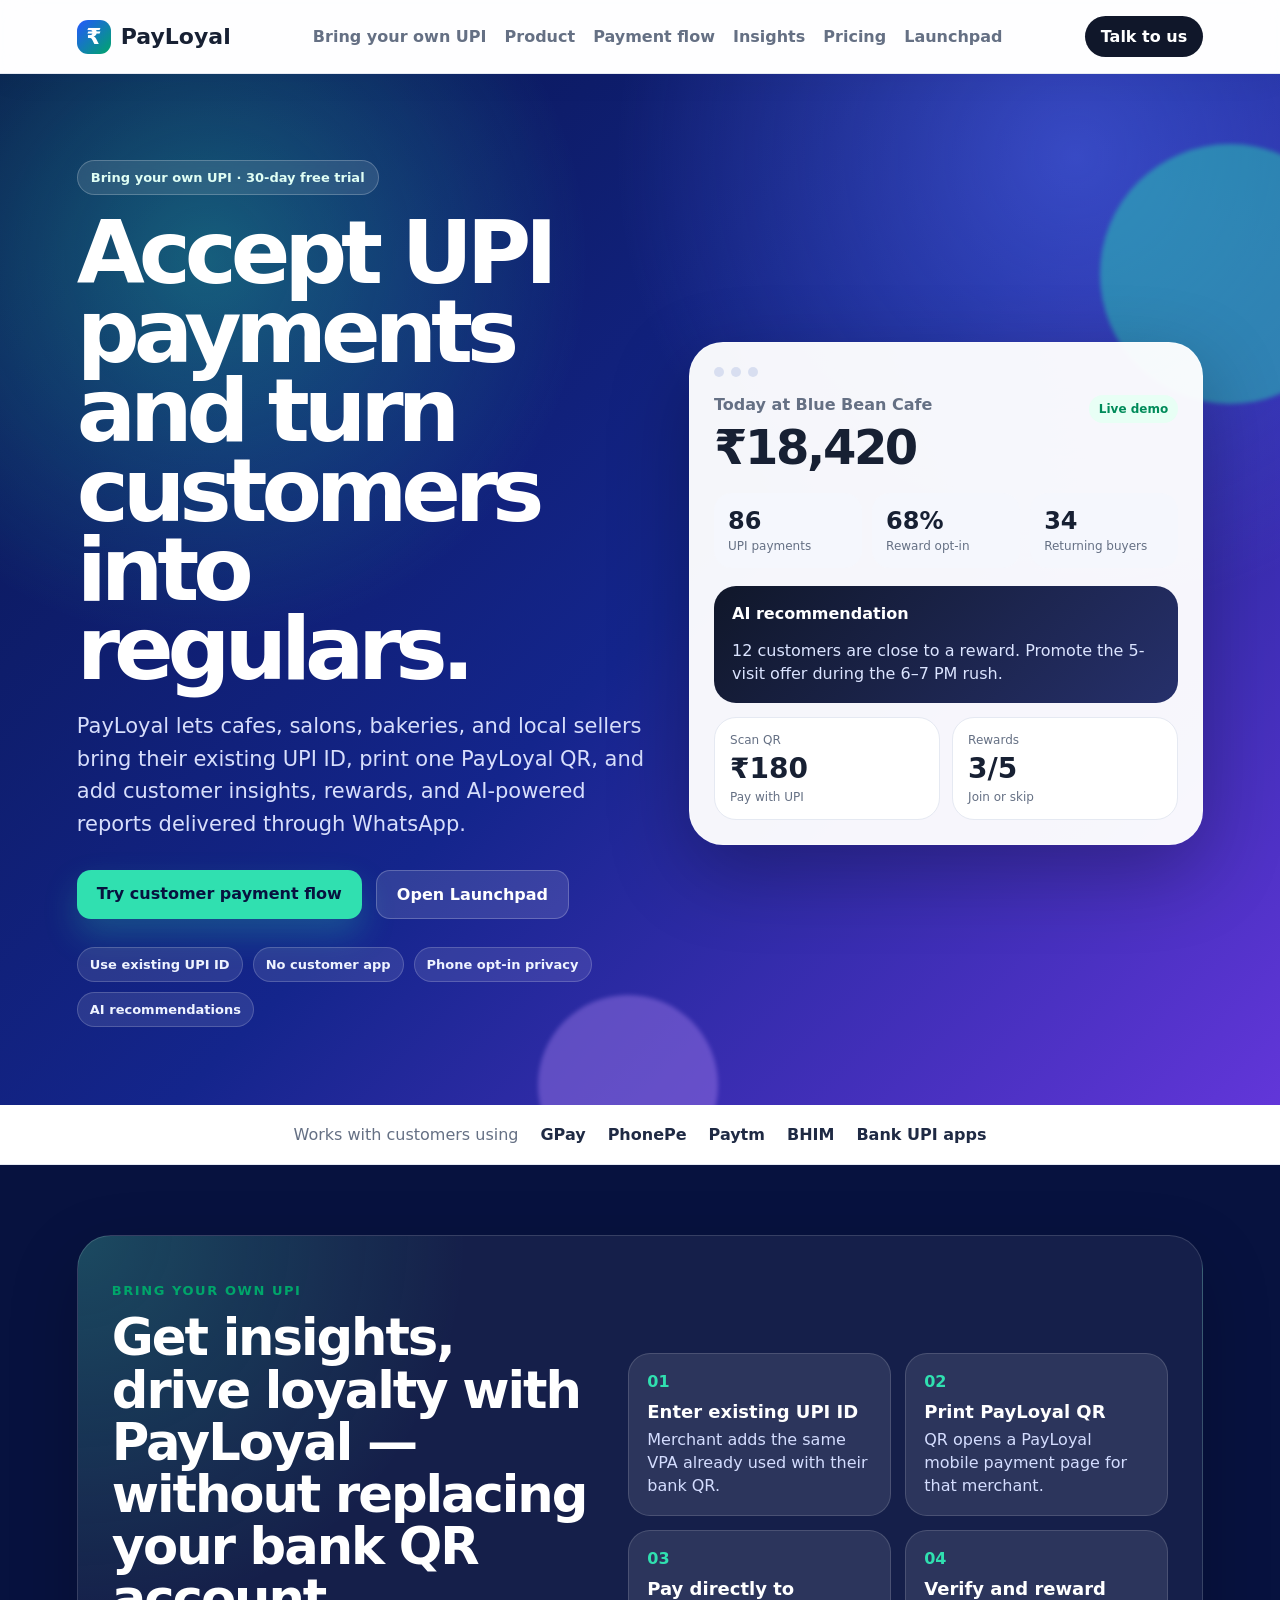
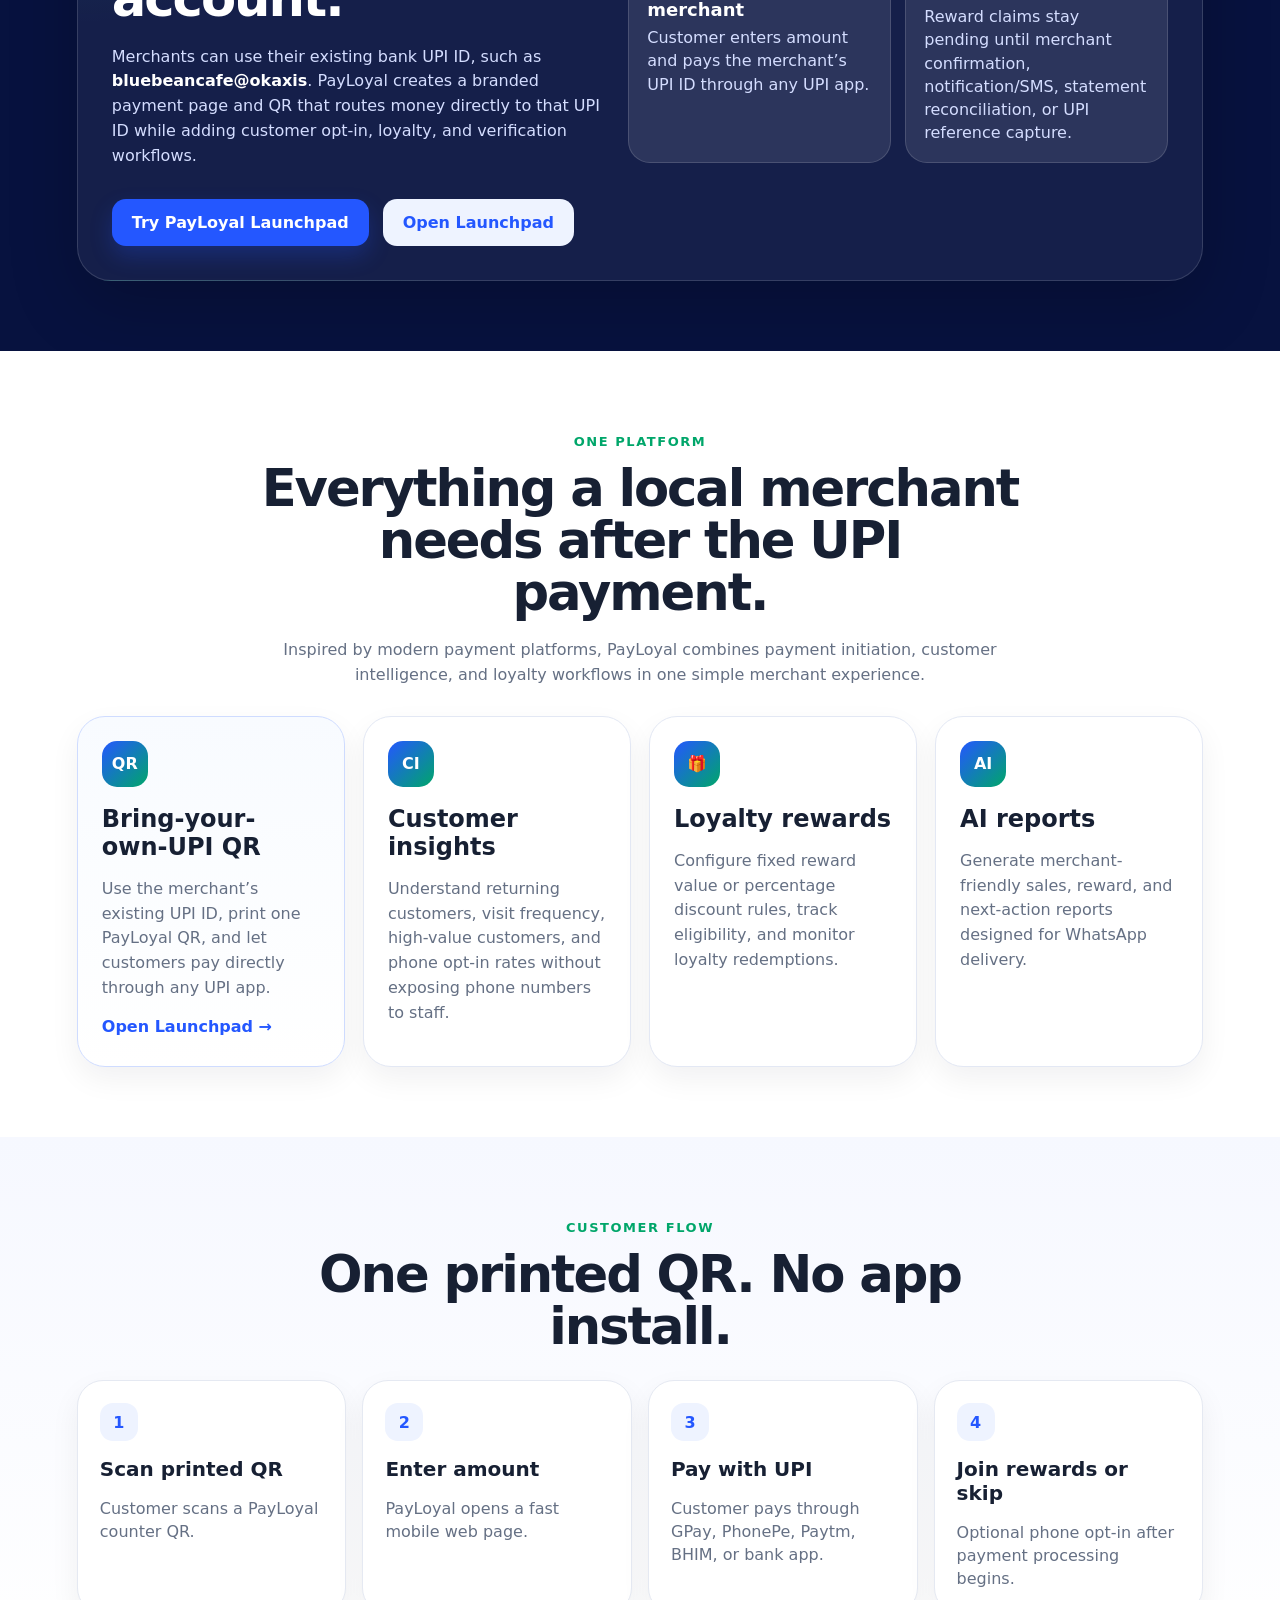
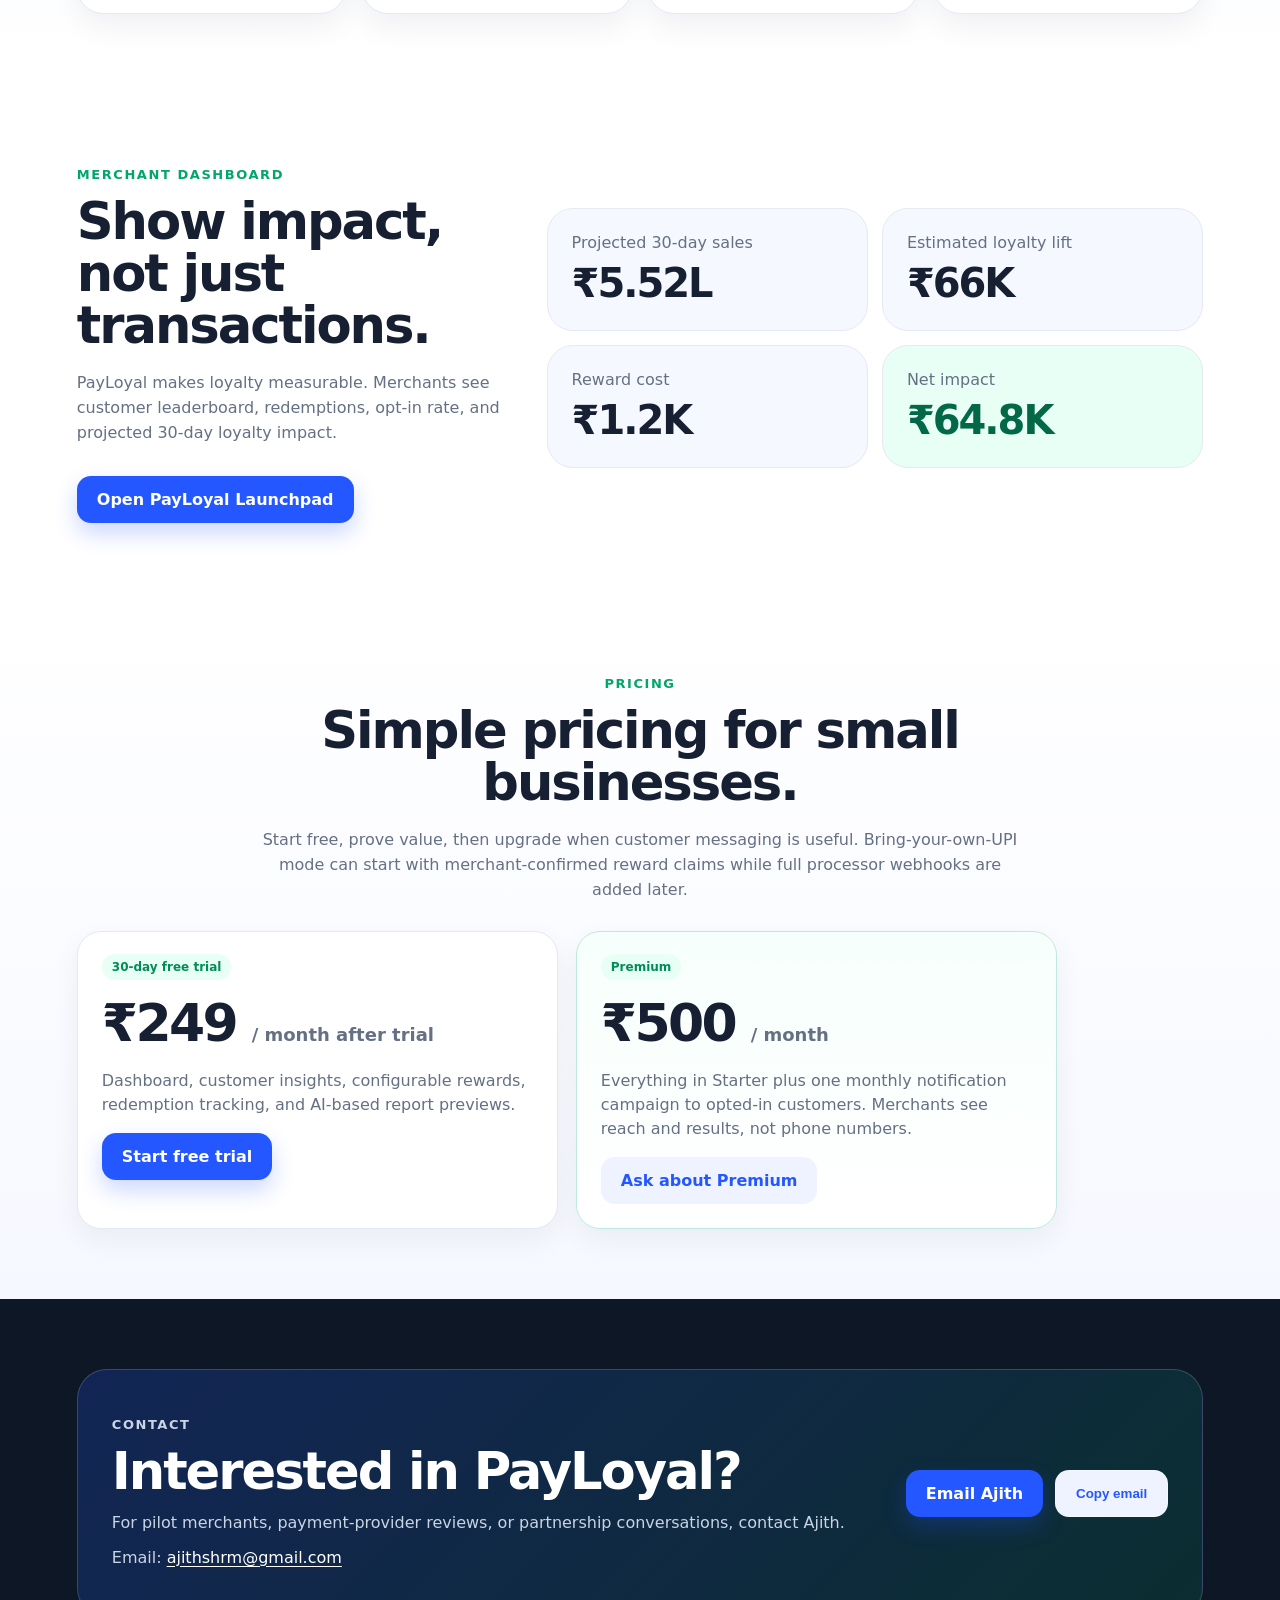
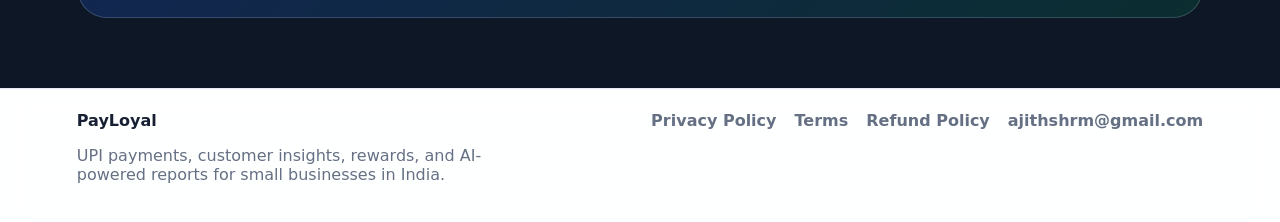
==== commit 0bbae789: "Consolidate demos into PayLoyal Launchpad" ====
--- a/index.html
+++ b/index.html
@@ -18,7 +18,7 @@
       <a href="#flow">Payment flow</a>
       <a href="#insights">Insights</a>
       <a href="#pricing">Pricing</a>
-      <a href="app.html">Merchant demo</a>
+      <a href="demo.html">Launchpad</a>
     </nav>
     <a class="button header-cta" href="#contact">Talk to us</a>
   </header>
@@ -33,7 +33,7 @@
         <p class="lead">PayLoyal lets cafes, salons, bakeries, and local sellers bring their existing UPI ID, print one PayLoyal QR, and add customer insights, rewards, and AI-powered reports delivered through WhatsApp.</p>
         <div class="hero-actions">
           <a class="button primary" href="pay.html?merchant=blue-bean-cafe">Try customer payment flow</a>
-          <a class="button secondary" href="app.html">View merchant dashboard</a>
+          <a class="button secondary" href="demo.html">Open Launchpad</a>
         </div>
         <div class="trust-row">
           <span>Use existing UPI ID</span>
@@ -85,8 +85,8 @@
           <h2>Get insights, drive loyalty with PayLoyal — without replacing your bank QR account.</h2>
           <p class="section-subtitle">Merchants can use their existing bank UPI ID, such as <strong>bluebeancafe@okaxis</strong>. PayLoyal creates a branded payment page and QR that routes money directly to that UPI ID while adding customer opt-in, loyalty, and verification workflows.</p>
           <div class="hero-actions">
-            <a class="button primary" href="pay.html?merchant=blue-bean-cafe">Try BYO UPI flow</a>
-            <a class="button secondary" href="app.html">View merchant demo</a>
+            <a class="button primary" href="demo.html">Try PayLoyal Launchpad</a>
+            <a class="button secondary" href="demo.html">Open Launchpad</a>
           </div>
         </div>
         <div class="byo-steps">
@@ -109,7 +109,7 @@
           <div class="product-icon">QR</div>
           <h3>Bring-your-own-UPI QR</h3>
           <p>Use the merchant’s existing UPI ID, print one PayLoyal QR, and let customers pay directly through any UPI app.</p>
-          <a href="pay.html?merchant=blue-bean-cafe">Try flow →</a>
+          <a href="demo.html">Open Launchpad →</a>
         </article>
         <article class="product-card">
           <div class="product-icon">CI</div>
@@ -148,8 +148,7 @@
         <h2>Show impact, not just transactions.</h2>
         <p class="section-subtitle">PayLoyal makes loyalty measurable. Merchants see customer leaderboard, redemptions, opt-in rate, and projected 30-day loyalty impact.</p>
         <div class="hero-actions">
-          <a class="button primary" href="app.html">Open dashboard demo</a>
-          <a class="button secondary" href="customer.html">Open customer demo</a>
+          <a class="button primary" href="demo.html">Open PayLoyal Launchpad</a>
         </div>
       </div>
       <div class="impact-card-stack">
--- a/styles.css
+++ b/styles.css
@@ -245,3 +245,31 @@
 .byo-steps strong { display: block; font-size: 18px; margin-bottom: 6px; }
 .byo-steps p { color: #d4ddff; line-height: 1.45; margin: 0; }
 @media (max-width: 1000px) { .byo-panel, .byo-steps { grid-template-columns: 1fr; } }
+
+/* Merchant onboarding demo form */
+.get-started-panel { grid-column: 1 / -1; border-color: #cfdcff; background: linear-gradient(180deg, #f8fbff, #fff); }
+.merchant-form { display: grid; grid-template-columns: repeat(3, minmax(0, 1fr)); gap: 12px; }
+.merchant-form label { display: grid; gap: 6px; color: var(--muted); font-weight: 750; }
+.merchant-form select { border: 1px solid var(--line); border-radius: 12px; padding: 12px; font: inherit; background: #fff; }
+.merchant-form button { align-self: end; }
+@media (max-width: 900px) { .merchant-form { grid-template-columns: 1fr; } }
+
+/* PayLoyal Launchpad */
+.launchpad-body { background: radial-gradient(circle at 80% 0%, #dce8ff, transparent 32%), #f6f8ff; }
+.launchpad { max-width: 1120px; margin: 0 auto; padding: 34px 22px 70px; display: grid; gap: 24px; }
+.launchpad-hero { background: linear-gradient(135deg, #08154a, #2634a3 55%, #6236d9); color: #fff; border-radius: 36px; padding: 44px; position: relative; overflow: hidden; }
+.launchpad-hero:after { content: ""; position: absolute; width: 280px; height: 280px; border-radius: 999px; background: rgba(48,224,176,.22); right: -80px; top: -80px; }
+.launchpad-hero h1 { font-size: clamp(42px, 7vw, 72px); line-height: .92; letter-spacing: -.06em; margin: 10px 0 16px; position: relative; z-index: 1; }
+.launchpad-hero p, .launchpad-hero .eyebrow { position: relative; z-index: 1; }
+.launchpad-hero p { color: #d7defc; font-size: 20px; max-width: 760px; line-height: 1.5; }
+.launchpad-choices { display: grid; grid-template-columns: repeat(2, minmax(0, 1fr)); gap: 20px; }
+.launch-card { text-align: left; appearance: none; border: 1px solid var(--line); background: #fff; border-radius: 30px; padding: 28px; box-shadow: 0 18px 45px rgba(15,23,42,.08); display: grid; gap: 12px; color: var(--ink); cursor: pointer; font: inherit; transition: transform .18s ease, box-shadow .18s ease; }
+.launch-card:hover { transform: translateY(-4px); box-shadow: 0 26px 60px rgba(15,23,42,.12); }
+.launch-card h2 { margin: 0; font-size: 30px; letter-spacing: -.04em; }
+.launch-card p { color: var(--muted); line-height: 1.55; margin: 0; }
+.launch-card strong { color: var(--blue); }
+.launch-card-button { width: 100%; }
+.launchpad-form-panel { border-radius: 30px; }
+.setup-result { margin-top: 22px; background: #f8fbff; border: 1px solid #dbe4f5; border-radius: 24px; padding: 22px; display: grid; gap: 14px; justify-items: center; text-align: center; }
+.setup-result h3 { margin: 0; font-size: 26px; }
+@media (max-width: 900px) { .launchpad-choices { grid-template-columns: 1fr; } .launchpad-hero { padding: 30px; } }
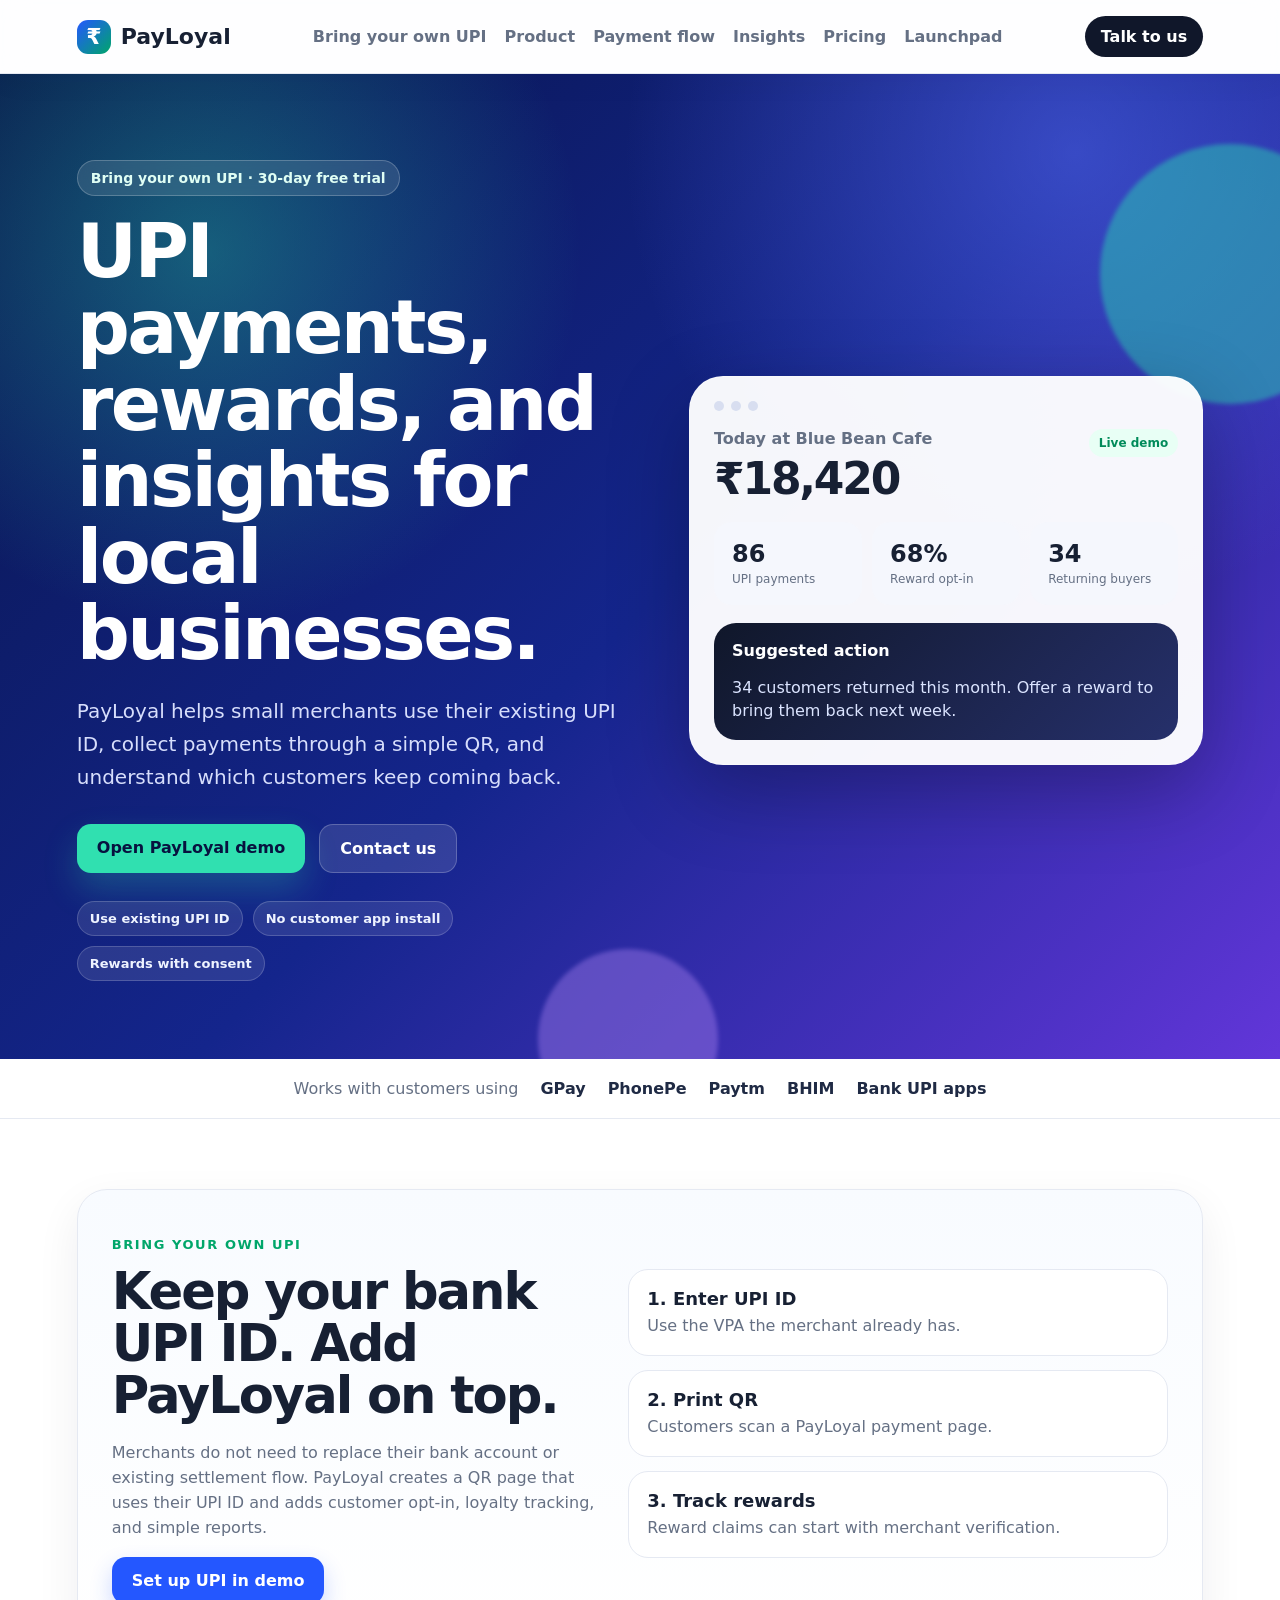
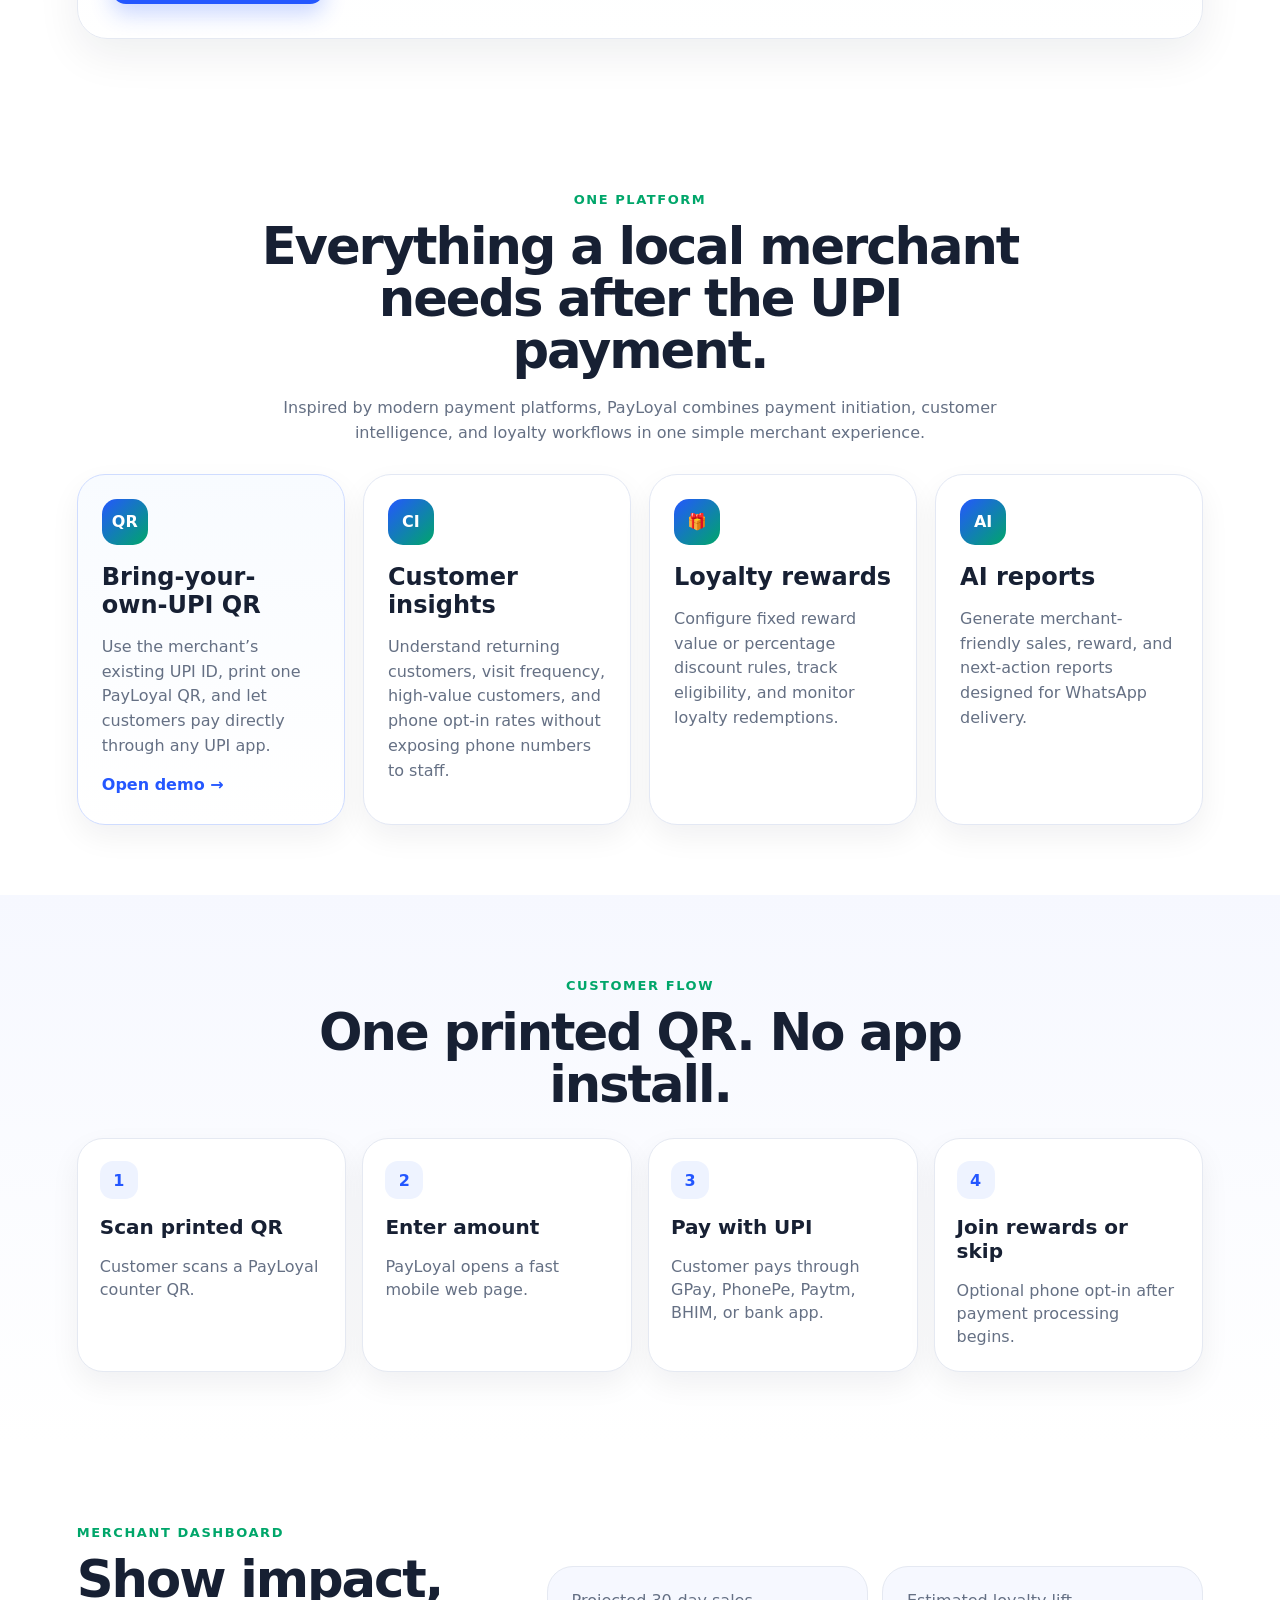
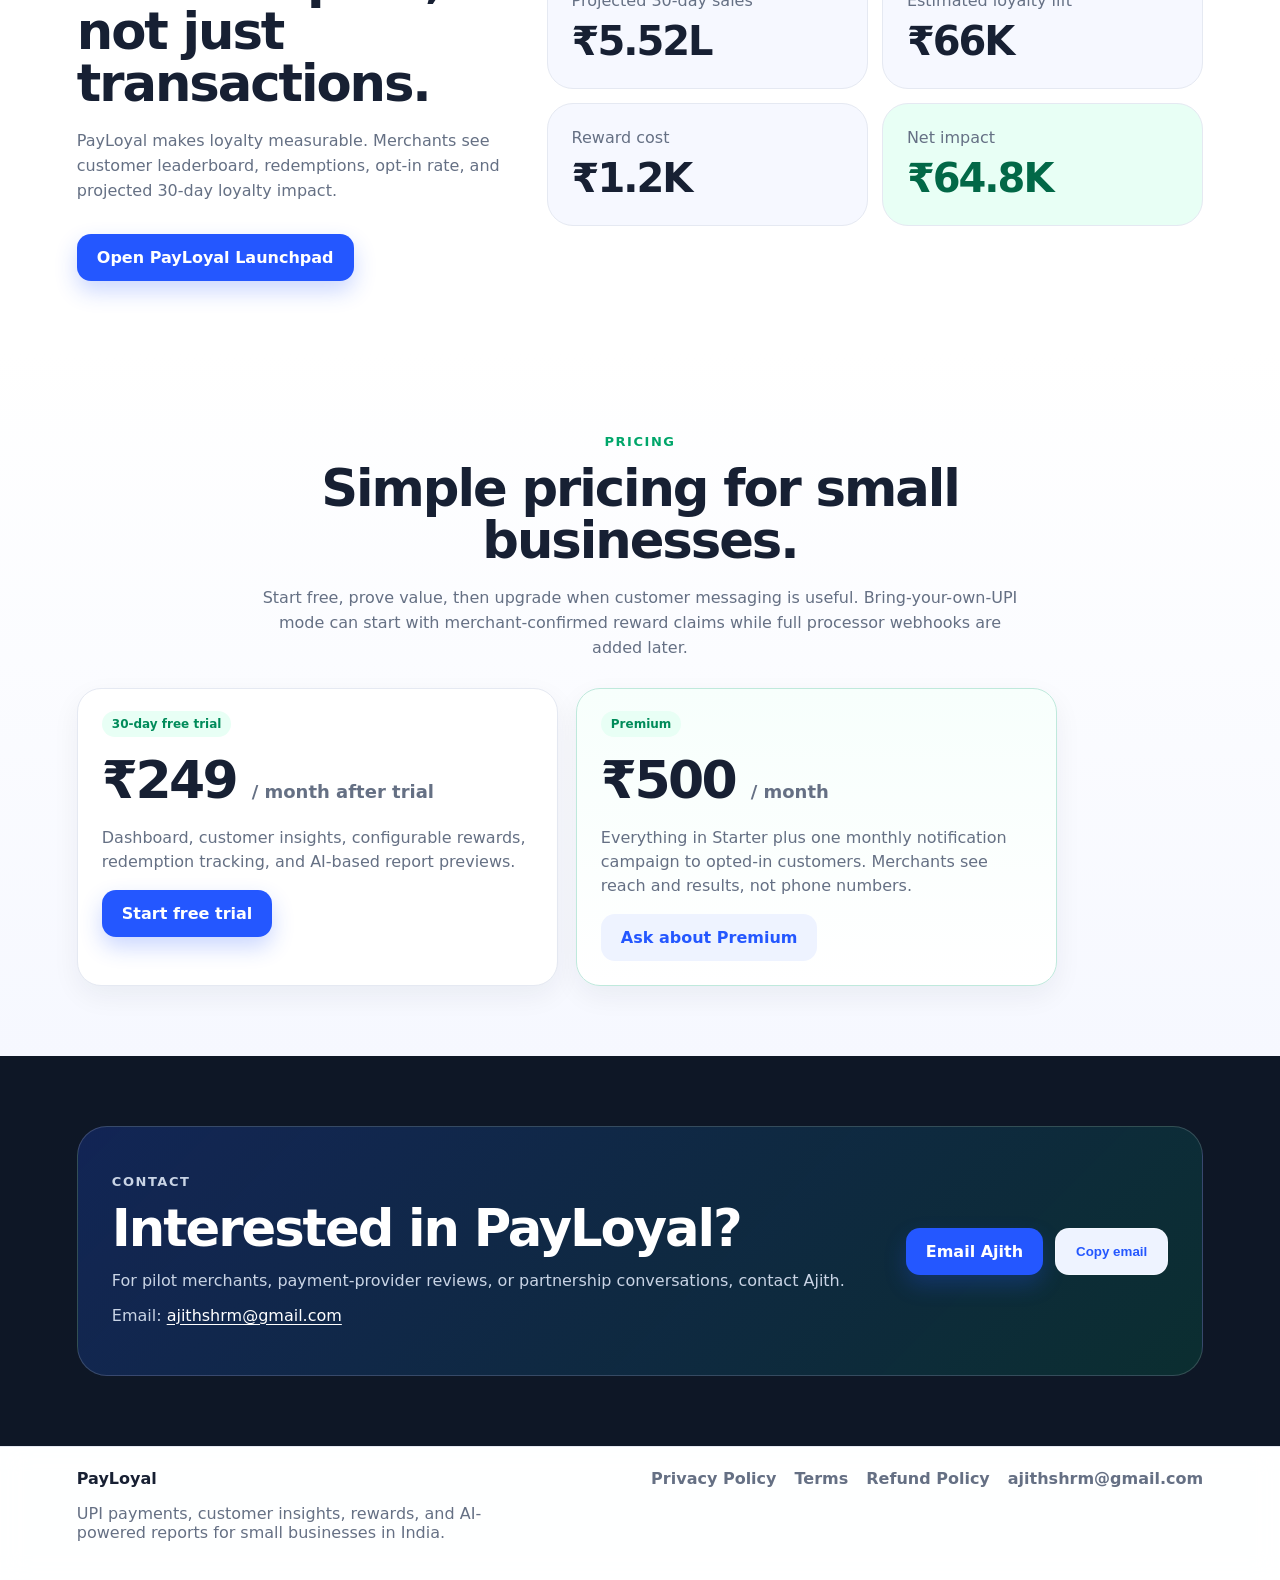
==== commit 14608e81: "Simplify marketing homepage copy and layout" ====
--- a/index.html
+++ b/index.html
@@ -29,17 +29,16 @@
       <div class="hero-orb orb-two"></div>
       <div class="cf-hero-copy">
         <div class="announcement-pill">Bring your own UPI · 30-day free trial</div>
-        <h1>Accept UPI payments and turn customers into regulars.</h1>
-        <p class="lead">PayLoyal lets cafes, salons, bakeries, and local sellers bring their existing UPI ID, print one PayLoyal QR, and add customer insights, rewards, and AI-powered reports delivered through WhatsApp.</p>
+        <h1>UPI payments, rewards, and insights for local businesses.</h1>
+        <p class="lead">PayLoyal helps small merchants use their existing UPI ID, collect payments through a simple QR, and understand which customers keep coming back.</p>
         <div class="hero-actions">
-          <a class="button primary" href="pay.html?merchant=blue-bean-cafe">Try customer payment flow</a>
-          <a class="button secondary" href="demo.html">Open Launchpad</a>
+          <a class="button primary" href="demo.html">Open PayLoyal demo</a>
+          <a class="button secondary" href="#contact">Contact us</a>
         </div>
         <div class="trust-row">
           <span>Use existing UPI ID</span>
-          <span>No customer app</span>
-          <span>Phone opt-in privacy</span>
-          <span>AI recommendations</span>
+          <span>No customer app install</span>
+          <span>Rewards with consent</span>
         </div>
       </div>
 
@@ -58,12 +57,8 @@
           <div><strong>34</strong><span>Returning buyers</span></div>
         </div>
         <div class="ai-insight-box">
-          <strong>AI recommendation</strong>
-          <p>12 customers are close to a reward. Promote the 5-visit offer during the 6–7 PM rush.</p>
-        </div>
-        <div class="mock-phone-strip">
-          <div class="mock-phone-small"><span>Scan QR</span><strong>₹180</strong><em>Pay with UPI</em></div>
-          <div class="mock-phone-small"><span>Rewards</span><strong>3/5</strong><em>Join or skip</em></div>
+          <strong>Suggested action</strong>
+          <p>34 customers returned this month. Offer a reward to bring them back next week.</p>
         </div>
       </div>
     </section>
@@ -78,22 +73,18 @@
     </section>
 
 
-    <section id="byo-upi" class="section byo-section">
-      <div class="byo-panel">
+    <section id="byo-upi" class="section byo-section simple-byo-section">
+      <div class="simple-byo-panel">
         <div>
           <p class="eyebrow">Bring your own UPI</p>
-          <h2>Get insights, drive loyalty with PayLoyal — without replacing your bank QR account.</h2>
-          <p class="section-subtitle">Merchants can use their existing bank UPI ID, such as <strong>bluebeancafe@okaxis</strong>. PayLoyal creates a branded payment page and QR that routes money directly to that UPI ID while adding customer opt-in, loyalty, and verification workflows.</p>
-          <div class="hero-actions">
-            <a class="button primary" href="demo.html">Try PayLoyal Launchpad</a>
-            <a class="button secondary" href="demo.html">Open Launchpad</a>
-          </div>
-        </div>
-        <div class="byo-steps">
-          <div><span>01</span><strong>Enter existing UPI ID</strong><p>Merchant adds the same VPA already used with their bank QR.</p></div>
-          <div><span>02</span><strong>Print PayLoyal QR</strong><p>QR opens a PayLoyal mobile payment page for that merchant.</p></div>
-          <div><span>03</span><strong>Pay directly to merchant</strong><p>Customer enters amount and pays the merchant’s UPI ID through any UPI app.</p></div>
-          <div><span>04</span><strong>Verify and reward</strong><p>Reward claims stay pending until merchant confirmation, notification/SMS, statement reconciliation, or UPI reference capture.</p></div>
+          <h2>Keep your bank UPI ID. Add PayLoyal on top.</h2>
+          <p class="section-subtitle">Merchants do not need to replace their bank account or existing settlement flow. PayLoyal creates a QR page that uses their UPI ID and adds customer opt-in, loyalty tracking, and simple reports.</p>
+          <a class="button primary" href="demo.html">Set up UPI in demo</a>
+        </div>
+        <div class="simple-byo-cards">
+          <div><strong>1. Enter UPI ID</strong><span>Use the VPA the merchant already has.</span></div>
+          <div><strong>2. Print QR</strong><span>Customers scan a PayLoyal payment page.</span></div>
+          <div><strong>3. Track rewards</strong><span>Reward claims can start with merchant verification.</span></div>
         </div>
       </div>
     </section>
@@ -109,7 +100,7 @@
           <div class="product-icon">QR</div>
           <h3>Bring-your-own-UPI QR</h3>
           <p>Use the merchant’s existing UPI ID, print one PayLoyal QR, and let customers pay directly through any UPI app.</p>
-          <a href="demo.html">Open Launchpad →</a>
+          <a href="demo.html">Open demo →</a>
         </article>
         <article class="product-card">
           <div class="product-icon">CI</div>
--- a/styles.css
+++ b/styles.css
@@ -273,3 +273,30 @@
 .setup-result { margin-top: 22px; background: #f8fbff; border: 1px solid #dbe4f5; border-radius: 24px; padding: 22px; display: grid; gap: 14px; justify-items: center; text-align: center; }
 .setup-result h3 { margin: 0; font-size: 26px; }
 @media (max-width: 900px) { .launchpad-choices { grid-template-columns: 1fr; } .launchpad-hero { padding: 30px; } }
+
+/* Simpler, more readable marketing treatment */
+.cf-hero h1 {
+  font-size: clamp(42px, 5.8vw, 76px);
+  line-height: 1.03;
+  letter-spacing: -0.035em;
+  max-width: 900px;
+}
+.cf-hero .lead {
+  font-size: 20px;
+  line-height: 1.65;
+  max-width: 780px;
+}
+.announcement-pill { font-size: 14px; }
+.hero-product-card { max-width: 720px; justify-self: center; }
+.dashboard-preview-head h2 { font-size: 44px; }
+.preview-kpis div { padding: 18px; }
+.ai-insight-box { margin-top: 18px; }
+.simple-byo-section { background: #fff; color: var(--ink); }
+.simple-byo-panel { display: grid; grid-template-columns: .95fr 1.05fr; gap: 28px; align-items: center; border: 1px solid var(--line); border-radius: 30px; padding: 34px; background: linear-gradient(180deg, #f8fbff, #fff); box-shadow: 0 16px 44px rgba(15,23,42,.07); }
+.simple-byo-panel h2 { color: var(--ink); }
+.simple-byo-panel .section-subtitle { color: var(--muted); }
+.simple-byo-cards { display: grid; gap: 14px; }
+.simple-byo-cards div { background: #fff; border: 1px solid var(--line); border-radius: 20px; padding: 18px; }
+.simple-byo-cards strong { display: block; font-size: 18px; margin-bottom: 5px; }
+.simple-byo-cards span { color: var(--muted); line-height: 1.45; }
+@media (max-width: 1000px) { .simple-byo-panel { grid-template-columns: 1fr; } }
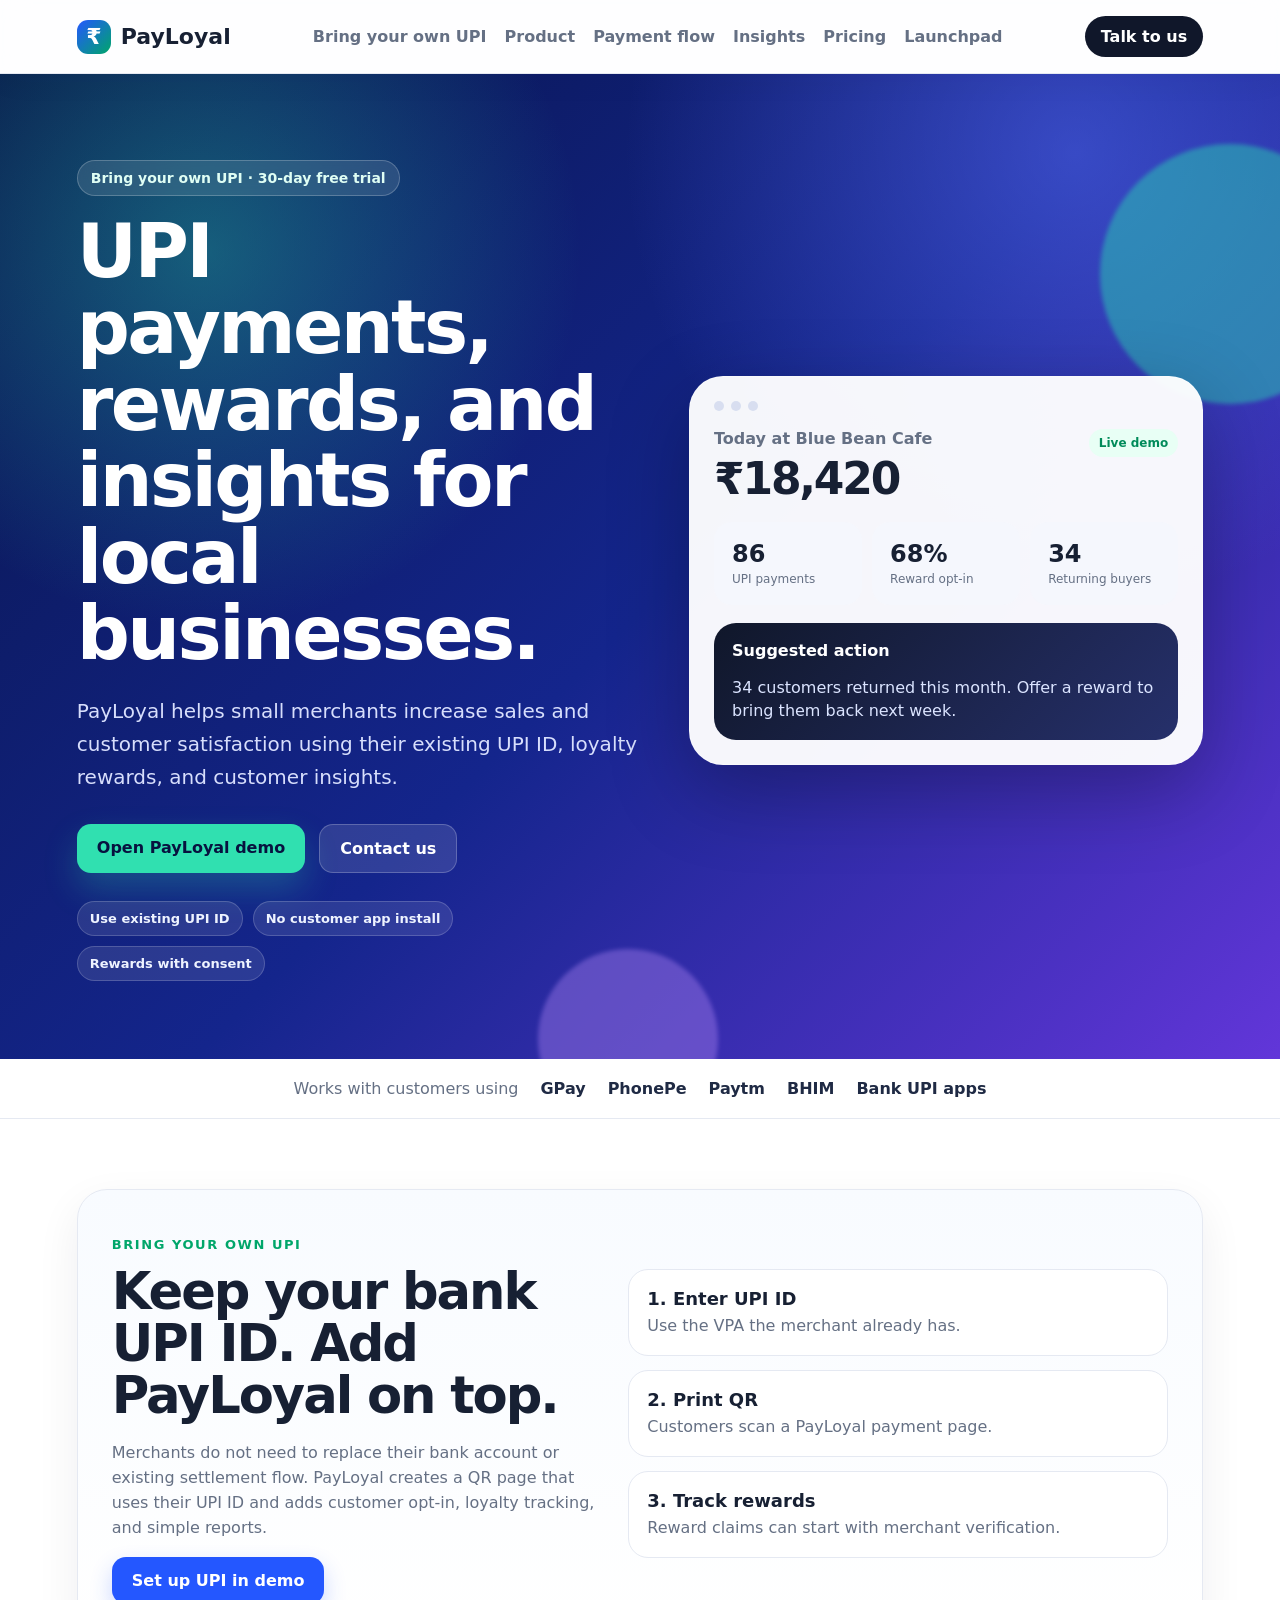
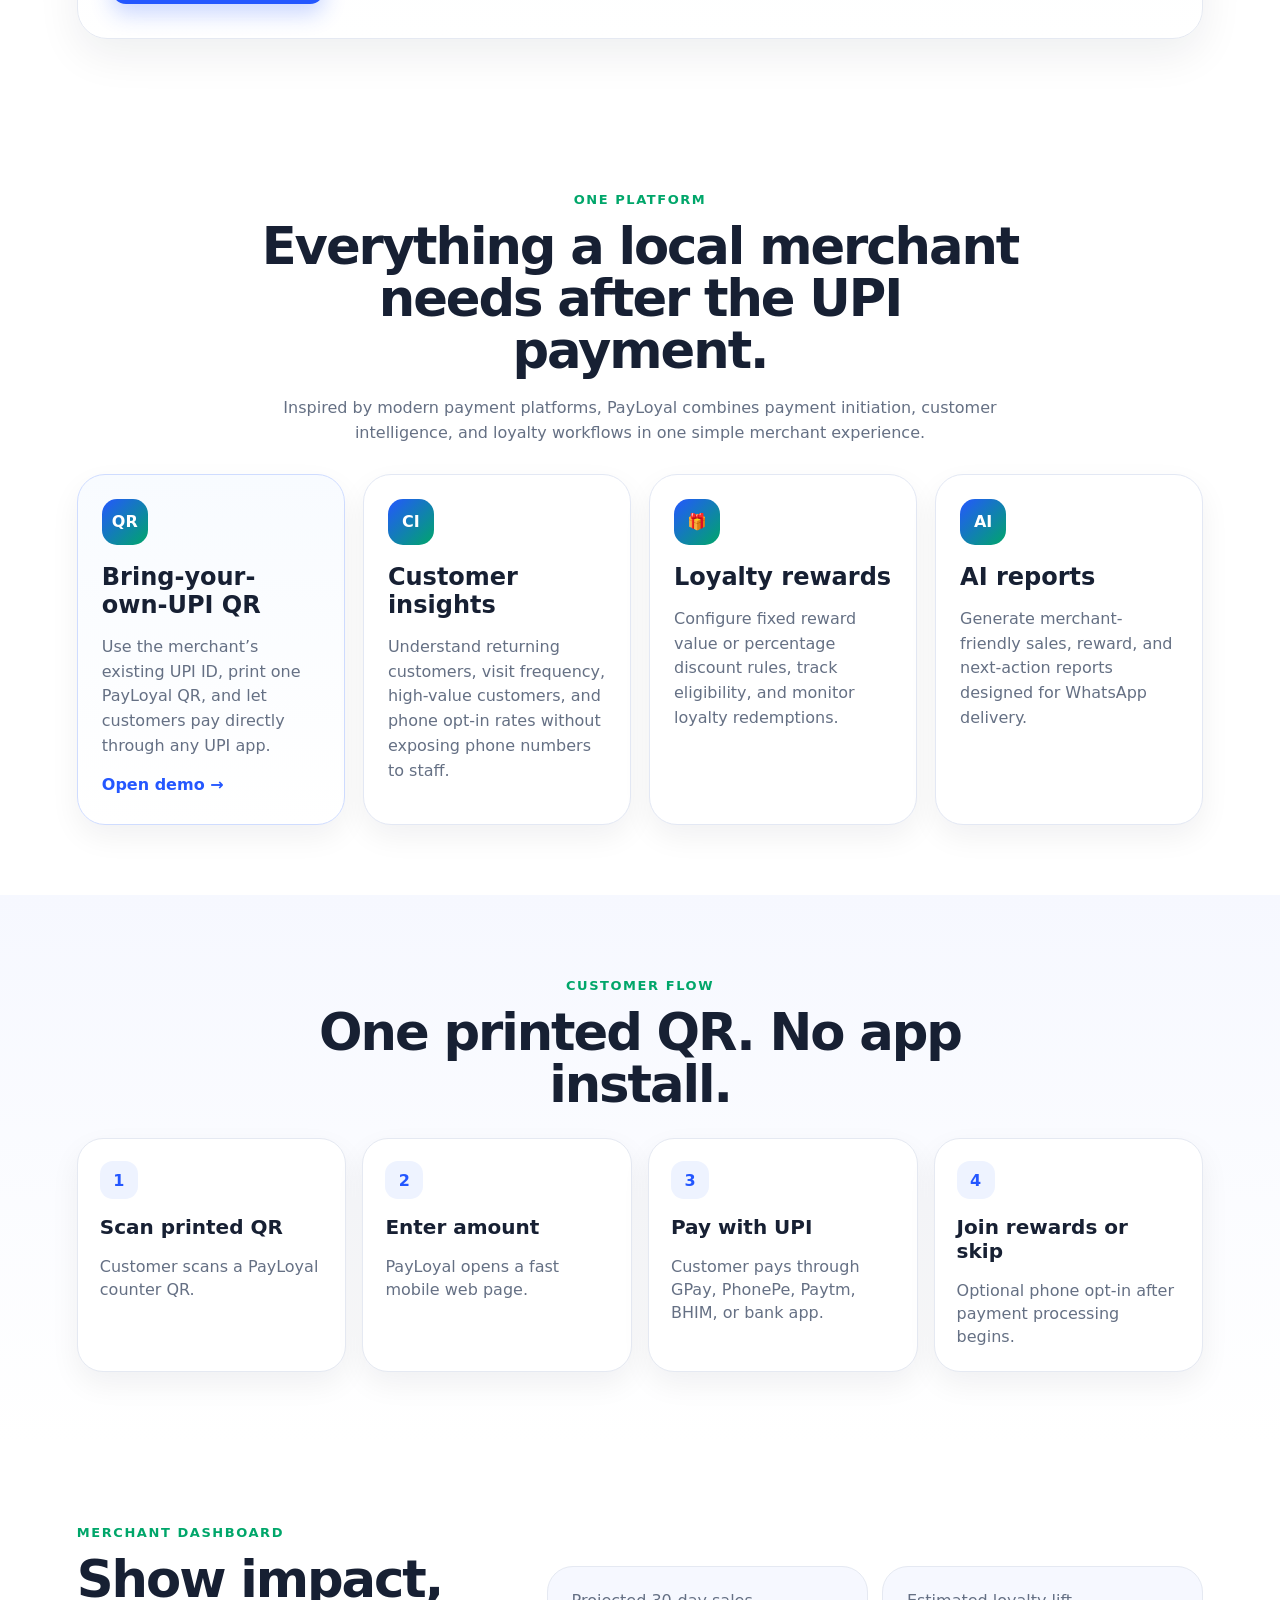
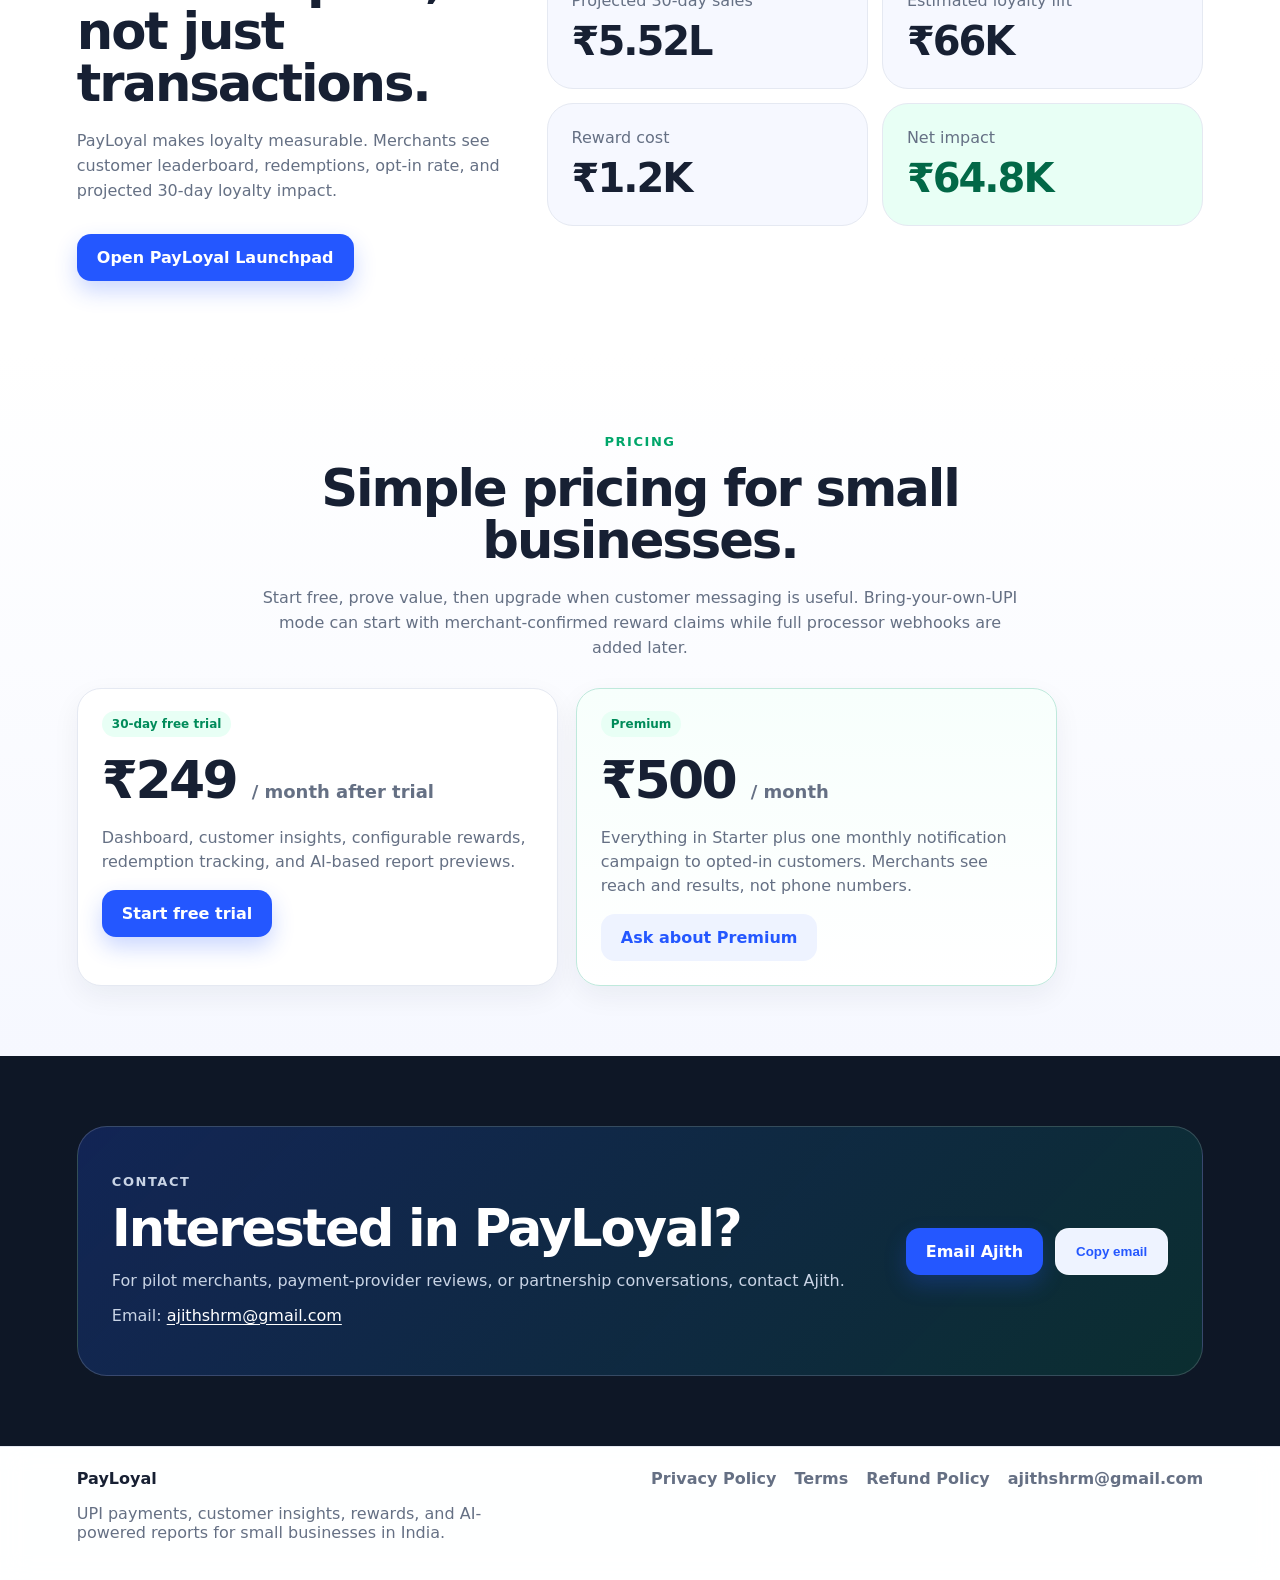
==== commit 4bd8b913: "Update homepage value proposition" ====
--- a/index.html
+++ b/index.html
@@ -30,7 +30,7 @@
       <div class="cf-hero-copy">
         <div class="announcement-pill">Bring your own UPI · 30-day free trial</div>
         <h1>UPI payments, rewards, and insights for local businesses.</h1>
-        <p class="lead">PayLoyal helps small merchants use their existing UPI ID, collect payments through a simple QR, and understand which customers keep coming back.</p>
+        <p class="lead">PayLoyal helps small merchants increase sales and customer satisfaction using their existing UPI ID, loyalty rewards, and customer insights.</p>
         <div class="hero-actions">
           <a class="button primary" href="demo.html">Open PayLoyal demo</a>
           <a class="button secondary" href="#contact">Contact us</a>
